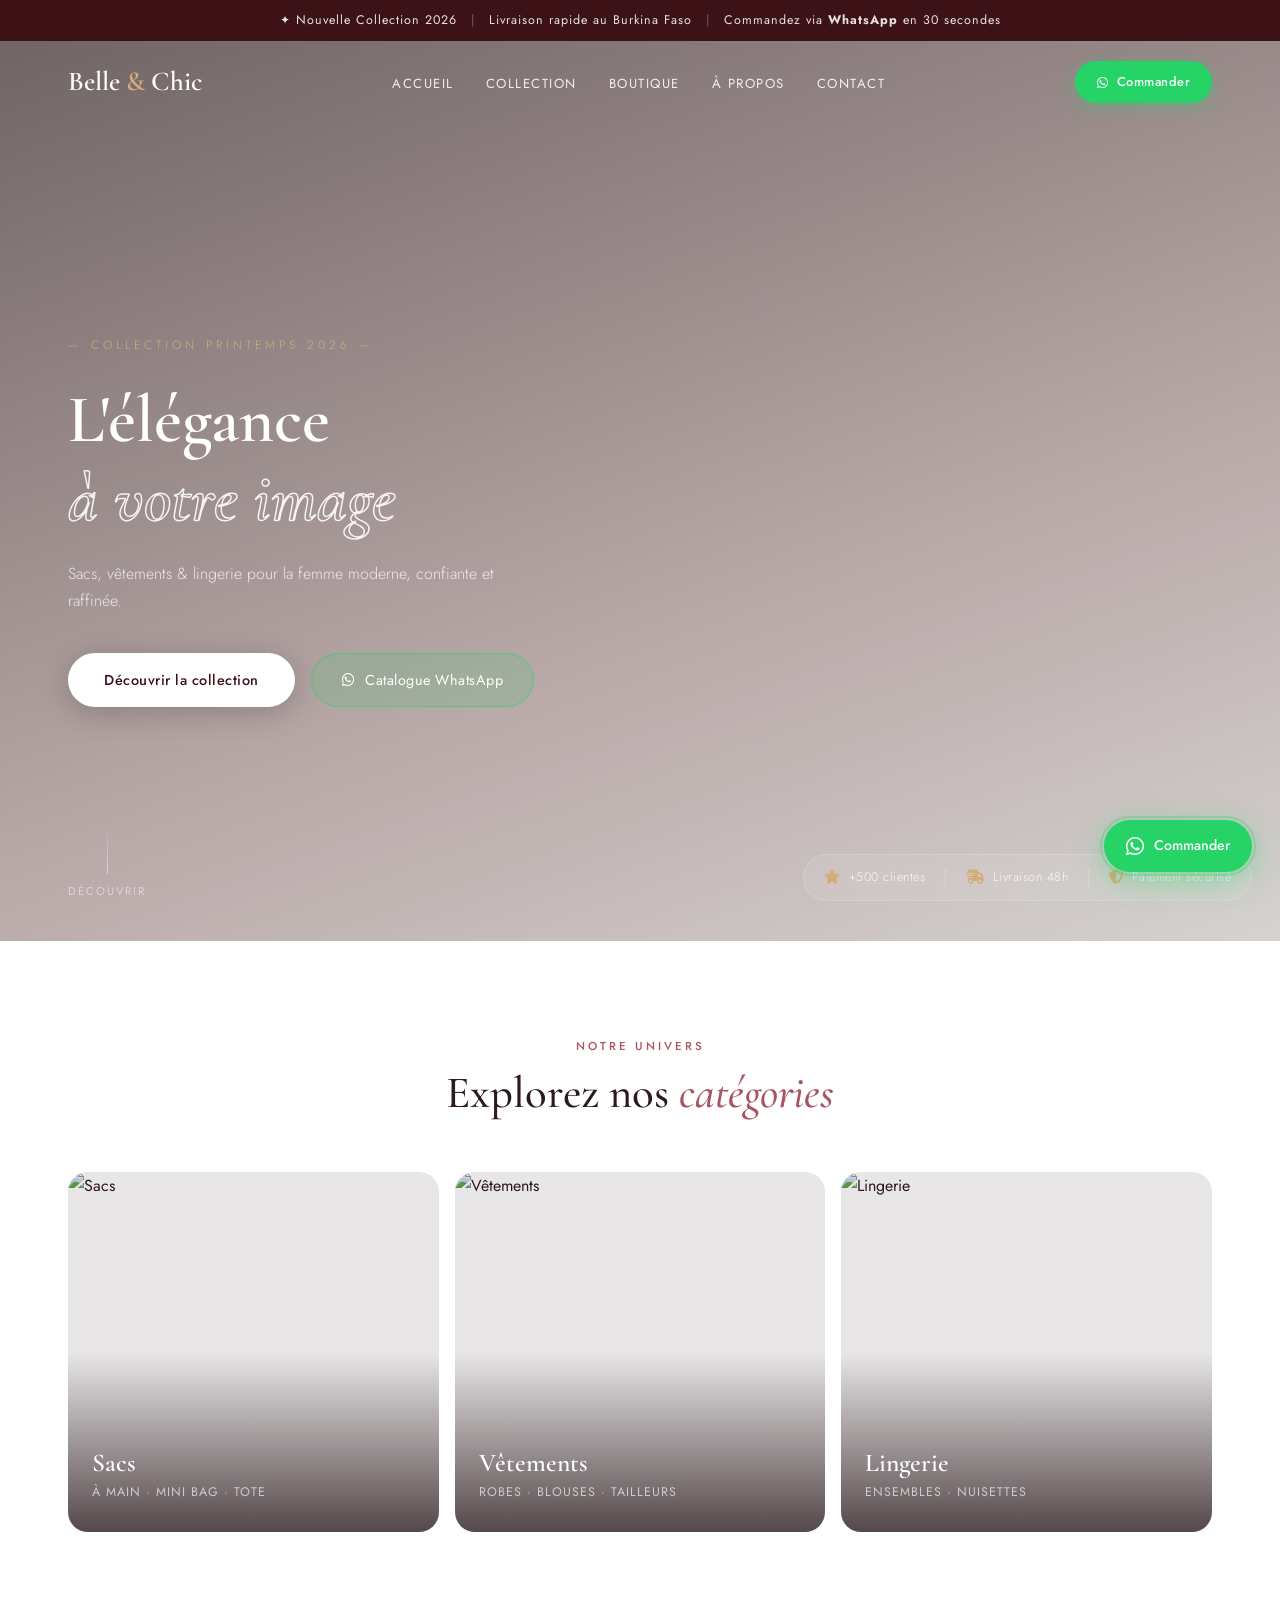
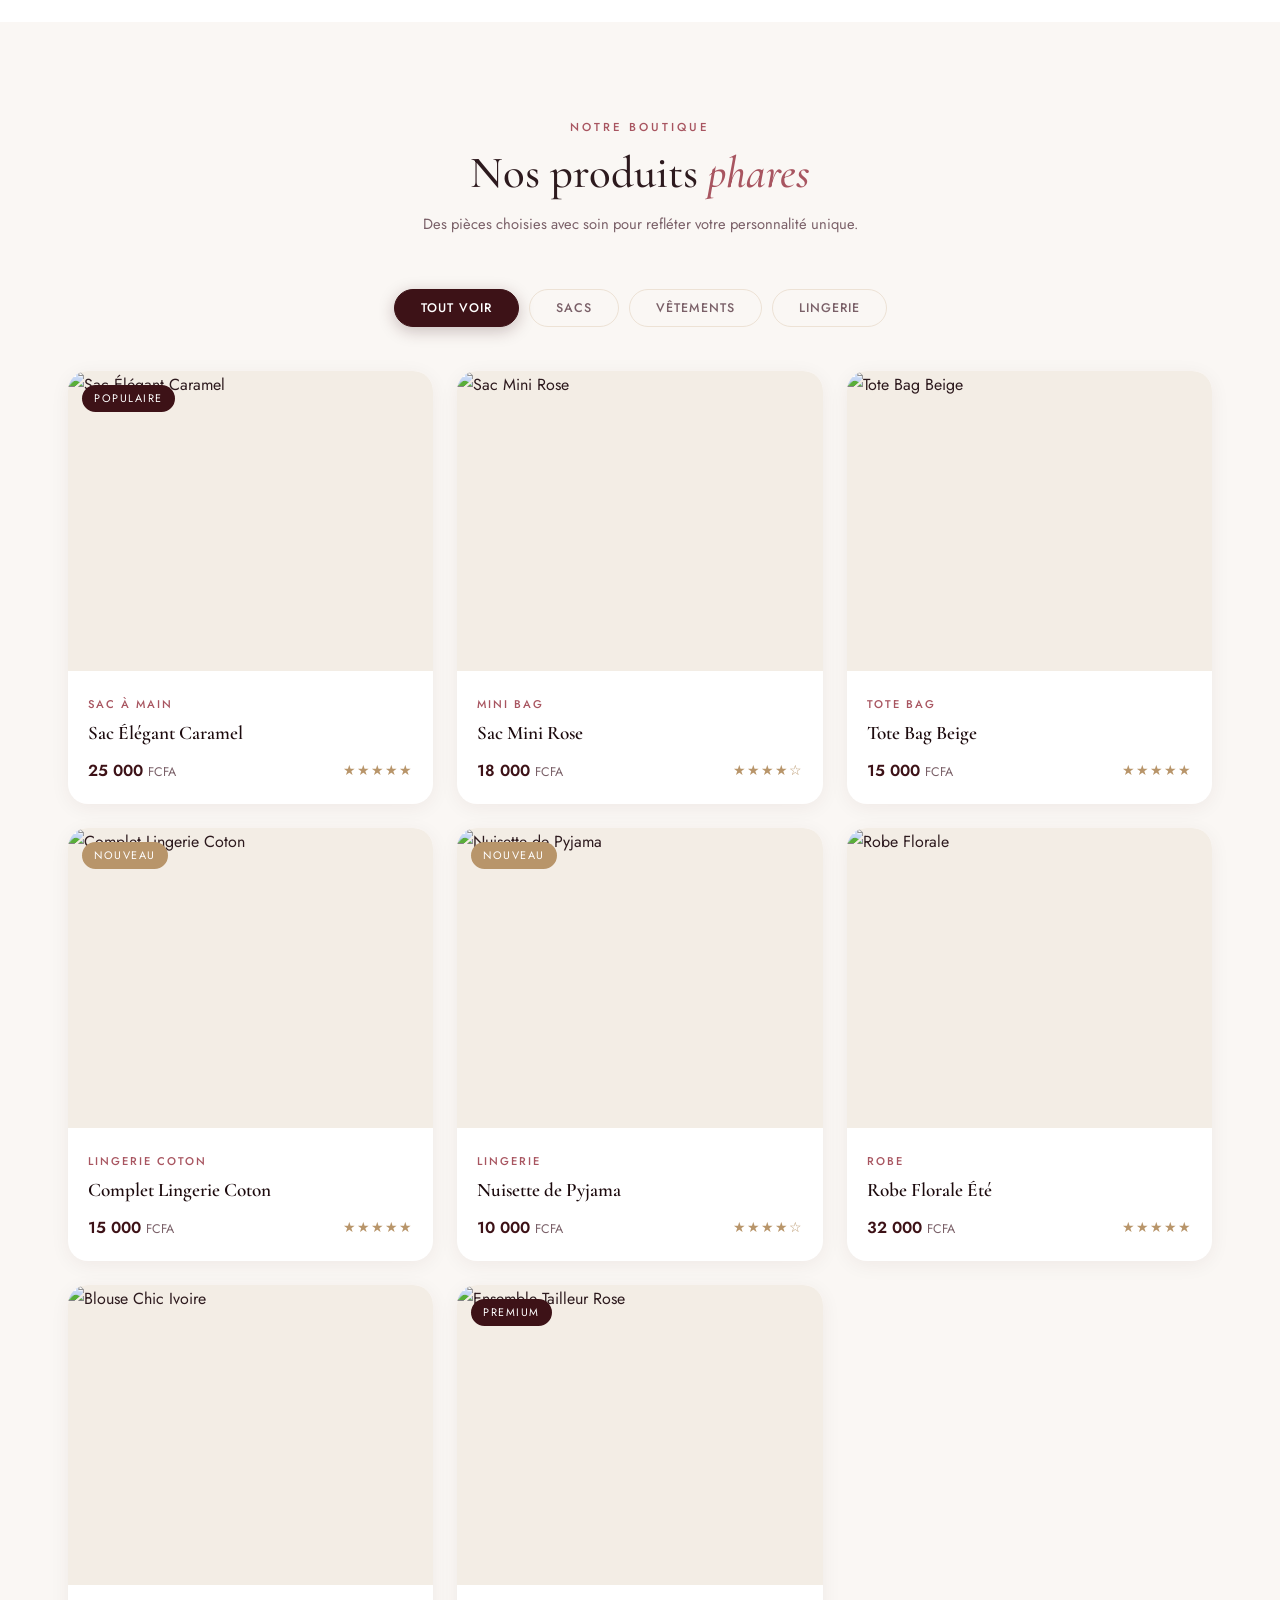
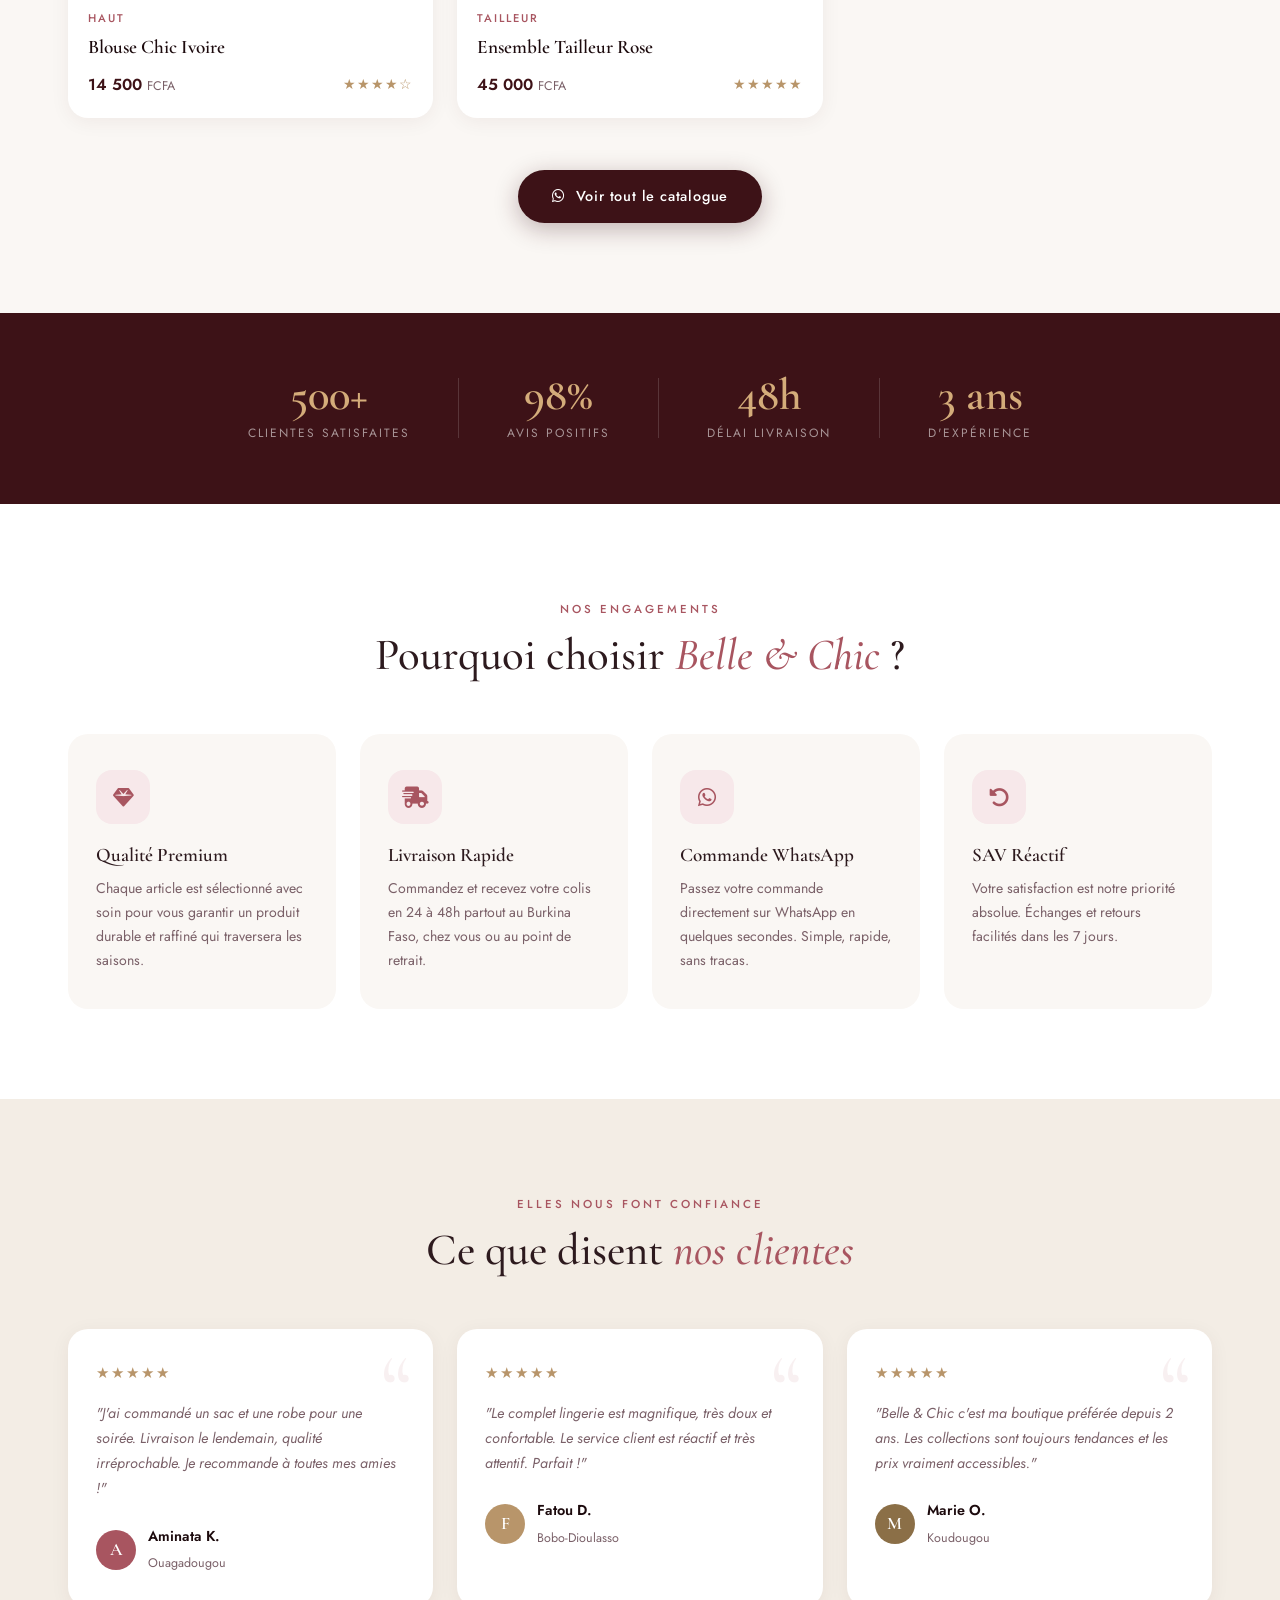
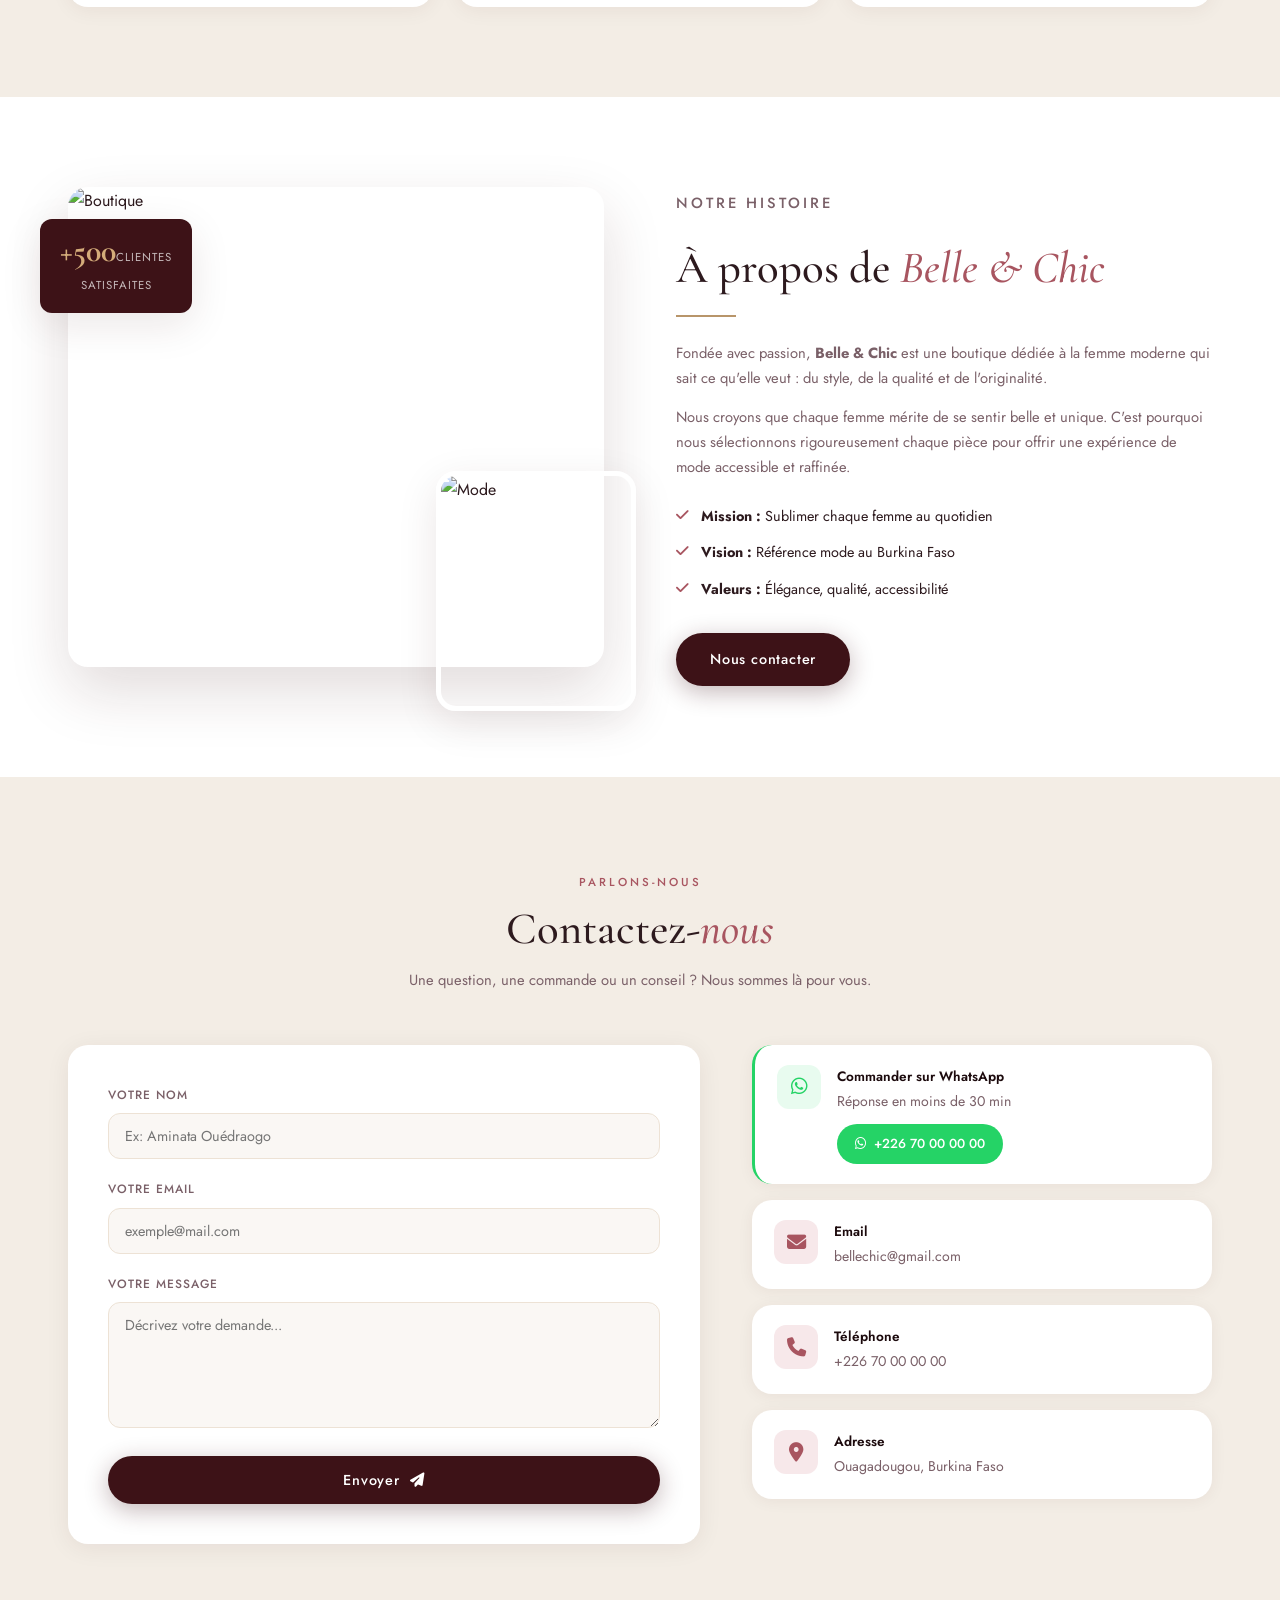
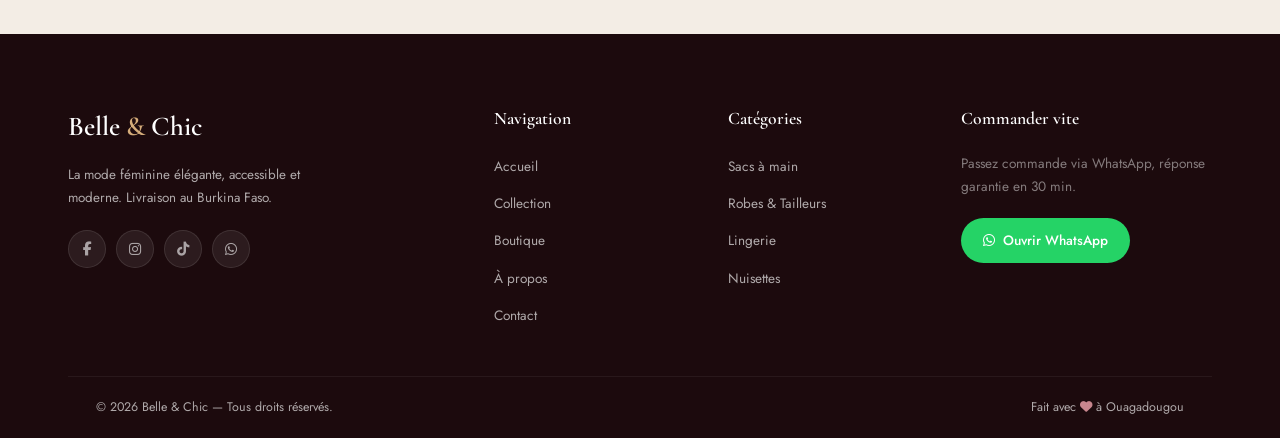
==== index.html @ ffc23706 "Add files via upload" ====
<!DOCTYPE html>
<html lang="fr">
<head>
  <meta charset="UTF-8"/>
  <meta name="viewport" content="width=device-width, initial-scale=1.0"/>
  <title>Belle & Chic – Mode Féminine Élégante</title>
  <meta name="description" content="Sacs, vêtements et lingerie de qualité premium. Livraison rapide au Burkina Faso."/>
  <link rel="preconnect" href="https://fonts.googleapis.com"/>
  <link rel="preconnect" href="https://fonts.gstatic.com" crossorigin/>
  <link href="https://fonts.googleapis.com/css2?family=Cormorant+Garamond:ital,wght@0,300;0,400;0,500;0,600;0,700;1,300;1,400;1,600&family=Jost:wght@200;300;400;500;600&display=swap" rel="stylesheet"/>
  <link rel="stylesheet" href="https://cdnjs.cloudflare.com/ajax/libs/font-awesome/6.5.0/css/all.min.css"/>
  <link rel="stylesheet" href="style.css"/>
</head>
<body>

  <!-- ANNOUNCEMENT BAR -->
  <div class="announce-bar">
    <div class="announce-inner">
      <span>✦ Nouvelle Collection 2026</span>
      <span class="sep">|</span>
      <span>Livraison rapide au Burkina Faso</span>
      <span class="sep">|</span>
      <span>Commandez via <strong>WhatsApp</strong> en 30 secondes</span>
    </div>
  </div>

  <!-- NAVBAR -->
  <nav class="navbar" id="navbar">
    <div class="nav-container">
      <button class="hamburger" id="hamburger" aria-label="Menu"><span></span><span></span><span></span></button>
      <a href="#accueil" class="logo">Belle <em>&amp;</em> Chic</a>
      <ul class="nav-links" id="navLinks">
        <li><a href="#accueil" class="nav-link">Accueil</a></li>
        <li><a href="#collection" class="nav-link">Collection</a></li>
        <li><a href="#produits" class="nav-link">Boutique</a></li>
        <li><a href="#apropos" class="nav-link">À propos</a></li>
        <li><a href="#contact" class="nav-link">Contact</a></li>
      </ul>
      <a href="https://wa.me/22670000000?text=Bonjour%20Belle%20%26%20Chic" target="_blank" class="nav-wa">
        <i class="fa-brands fa-whatsapp"></i><span>Commander</span>
      </a>
    </div>
  </nav>

  <!-- MOBILE OVERLAY + DRAWER -->
  <div class="mob-overlay" id="mobOverlay"></div>
  <aside class="mob-drawer" id="mobDrawer">
    <div class="drawer-top">
      <span class="logo" style="font-size:1.2rem;">Belle <em>&amp;</em> Chic</span>
      <button id="drawerClose"><i class="fa fa-xmark"></i></button>
    </div>
    <nav class="drawer-nav">
      <a href="#accueil"><i class="fa fa-house"></i> Accueil</a>
      <a href="#collection"><i class="fa fa-sparkles"></i> Collection</a>
      <a href="#produits"><i class="fa fa-bag-shopping"></i> Boutique</a>
      <a href="#apropos"><i class="fa fa-heart"></i> À propos</a>
      <a href="#contact"><i class="fa fa-envelope"></i> Contact</a>
    </nav>
    <a href="https://wa.me/22670000000" target="_blank" class="drawer-wa-btn">
      <i class="fa-brands fa-whatsapp"></i> Commander maintenant
    </a>
  </aside>

  <!-- HERO -->
  <section class="hero" id="accueil">
    <div class="hero-media">
      <img src="https://images.unsplash.com/photo-1483985988355-763728e1935b?w=1800&q=90" alt="Hero" class="hero-img"/>
      <div class="hero-veil"></div>
    </div>
    <div class="hero-body">
      <div class="hero-content">
        <p class="hero-eyebrow hero-anim">— Collection Printemps 2026 —</p>
        <h1 class="hero-title hero-anim d1">L'élégance<br><em>à votre image</em></h1>
        <p class="hero-sub hero-anim d2">Sacs, vêtements &amp; lingerie pour la femme moderne, confiante et raffinée.</p>
        <div class="hero-btns hero-anim d3">
          <a href="#produits" class="btn-hero">Découvrir la collection</a>
          <a href="https://wa.me/22670000000?text=Bonjour,%20je%20voudrais%20voir%20votre%20catalogue." target="_blank" class="btn-hero-wa">
            <i class="fa-brands fa-whatsapp"></i> Catalogue WhatsApp
          </a>
        </div>
      </div>
      <div class="hero-scroll"><div class="hs-line"></div><span>Découvrir</span></div>
    </div>
    <div class="hero-trust hero-anim d4">
      <div class="ht-item"><i class="fa-solid fa-star"></i><span>+500 clientes</span></div>
      <div class="ht-sep"></div>
      <div class="ht-item"><i class="fa-solid fa-truck-fast"></i><span>Livraison 48h</span></div>
      <div class="ht-sep"></div>
      <div class="ht-item"><i class="fa-solid fa-shield-halved"></i><span>Paiement sécurisé</span></div>
    </div>
  </section>

  <!-- CATEGORIES -->
  <section class="cat-section" id="collection">
    <div class="container">
      <div class="sec-head reveal">
        <p class="section-tag">Notre univers</p>
        <h2>Explorez nos <em>catégories</em></h2>
      </div>
      <div class="cat-grid">
        <div class="cat-card reveal" data-filter-target="sac">
          <div class="cat-img"><img src="https://images.unsplash.com/photo-1548036328-c9fa89d128fa?w=700&q=85" alt="Sacs"/><div class="cat-veil"></div></div>
          <div class="cat-label"><h3>Sacs</h3><p>À main · Mini bag · Tote</p></div>
        </div>
        <div class="cat-card cat-tall reveal d1" data-filter-target="vetement">
          <div class="cat-img"><img src="https://images.unsplash.com/photo-1585487000160-6ebcfceb0d03?w=700&q=85" alt="Vêtements"/><div class="cat-veil"></div></div>
          <div class="cat-label"><h3>Vêtements</h3><p>Robes · Blouses · Tailleurs</p></div>
        </div>
        <div class="cat-card reveal d2" data-filter-target="lingerie">
          <div class="cat-img"><img src="lingerie1.jpg" alt="Lingerie"/><div class="cat-veil"></div></div>
          <div class="cat-label"><h3>Lingerie</h3><p>Ensembles · Nuisettes</p></div>
        </div>
      </div>
    </div>
  </section>

  <!-- PRODUITS -->
  <section class="products-section" id="produits">
    <div class="container">
      <div class="sec-head reveal">
        <p class="section-tag">Notre boutique</p>
        <h2>Nos produits <em>phares</em></h2>
        <p class="sec-desc">Des pièces choisies avec soin pour refléter votre personnalité unique.</p>
      </div>
      <div class="filters reveal">
        <button class="filter-btn active" data-filter="all">Tout voir</button>
        <button class="filter-btn" data-filter="sac">Sacs</button>
        <button class="filter-btn" data-filter="vetement">Vêtements</button>
        <button class="filter-btn" data-filter="lingerie">Lingerie</button>
      </div>
      <div class="products-grid" id="productsGrid">

        <div class="product-card reveal" data-category="sac">
          <div class="pc-img">
            <img src="https://images.unsplash.com/photo-1548036328-c9fa89d128fa?w=600&q=85" alt="Sac Élégant Caramel" loading="lazy"/>
            <div class="pc-badge">Populaire</div>
            <div class="pc-overlay">
              <a href="https://wa.me/22670000000?text=Je%20commande%20le%20Sac%20Élégant%20Caramel%20-%2025%20000%20FCFA" target="_blank" class="pc-wa-btn">
                <i class="fa-brands fa-whatsapp"></i> Commander
              </a>
            </div>
          </div>
          <div class="pc-body">
            <span class="pc-cat">Sac à main</span>
            <h3>Sac Élégant Caramel</h3>
            <div class="pc-foot"><p class="pc-price">25 000 <span>FCFA</span></p><div class="pc-stars">★★★★★</div></div>
          </div>
        </div>

        <div class="product-card reveal d1" data-category="sac">
          <div class="pc-img">
            <img src="https://images.unsplash.com/photo-1584917865442-de89df76afd3?w=600&q=85" alt="Sac Mini Rose" loading="lazy"/>
            <div class="pc-overlay">
              <a href="https://wa.me/22670000000?text=Je%20commande%20le%20Sac%20Mini%20Rose%20-%2018%20000%20FCFA" target="_blank" class="pc-wa-btn"><i class="fa-brands fa-whatsapp"></i> Commander</a>
            </div>
          </div>
          <div class="pc-body">
            <span class="pc-cat">Mini bag</span>
            <h3>Sac Mini Rose</h3>
            <div class="pc-foot"><p class="pc-price">18 000 <span>FCFA</span></p><div class="pc-stars">★★★★☆</div></div>
          </div>
        </div>

        <div class="product-card reveal d2" data-category="sac">
          <div class="pc-img">
            <img src="https://images.unsplash.com/photo-1566150905458-1bf1fc113f0d?w=600&q=85" alt="Tote Bag Beige" loading="lazy"/>
            <div class="pc-overlay">
              <a href="https://wa.me/22670000000?text=Je%20commande%20le%20Tote%20Bag%20Beige%20-%2015%20000%20FCFA" target="_blank" class="pc-wa-btn"><i class="fa-brands fa-whatsapp"></i> Commander</a>
            </div>
          </div>
          <div class="pc-body">
            <span class="pc-cat">Tote bag</span>
            <h3>Tote Bag Beige</h3>
            <div class="pc-foot"><p class="pc-price">15 000 <span>FCFA</span></p><div class="pc-stars">★★★★★</div></div>
          </div>
        </div>

        <div class="product-card reveal" data-category="lingerie">
          <div class="pc-img">
            <img src="lingerie1.jpg" alt="Complet Lingerie Coton" loading="lazy"/>
            <div class="pc-badge pc-badge-new">Nouveau</div>
            <div class="pc-overlay">
              <a href="https://wa.me/22670000000?text=Je%20commande%20le%20Complet%20Lingerie%20Coton%20-%2015%20000%20FCFA" target="_blank" class="pc-wa-btn"><i class="fa-brands fa-whatsapp"></i> Commander</a>
            </div>
          </div>
          <div class="pc-body">
            <span class="pc-cat">Lingerie Coton</span>
            <h3>Complet Lingerie Coton</h3>
            <div class="pc-foot"><p class="pc-price">15 000 <span>FCFA</span></p><div class="pc-stars">★★★★★</div></div>
          </div>
        </div>

        <div class="product-card reveal d1" data-category="lingerie">
          <div class="pc-img">
            <img src="Nuisette_de_pyjama_avec_imprimé_nœud_et_bordure_en_laitue___Mode_en_ligne.jpg" alt="Nuisette de Pyjama" loading="lazy"/>
            <div class="pc-badge pc-badge-new">Nouveau</div>
            <div class="pc-overlay">
              <a href="https://wa.me/22670000000?text=Je%20commande%20la%20Nuisette%20Pyjama%20-%2010%20000%20FCFA" target="_blank" class="pc-wa-btn"><i class="fa-brands fa-whatsapp"></i> Commander</a>
            </div>
          </div>
          <div class="pc-body">
            <span class="pc-cat">Lingerie</span>
            <h3>Nuisette de Pyjama</h3>
            <div class="pc-foot"><p class="pc-price">10 000 <span>FCFA</span></p><div class="pc-stars">★★★★☆</div></div>
          </div>
        </div>

        <div class="product-card reveal d2" data-category="vetement">
          <div class="pc-img">
            <img src="https://images.unsplash.com/photo-1585487000160-6ebcfceb0d03?w=600&q=85" alt="Robe Florale" loading="lazy"/>
            <div class="pc-overlay">
              <a href="https://wa.me/22670000000?text=Je%20commande%20la%20Robe%20Florale%20Été%20-%2032%20000%20FCFA" target="_blank" class="pc-wa-btn"><i class="fa-brands fa-whatsapp"></i> Commander</a>
            </div>
          </div>
          <div class="pc-body">
            <span class="pc-cat">Robe</span>
            <h3>Robe Florale Été</h3>
            <div class="pc-foot"><p class="pc-price">32 000 <span>FCFA</span></p><div class="pc-stars">★★★★★</div></div>
          </div>
        </div>

        <div class="product-card reveal" data-category="vetement">
          <div class="pc-img">
            <img src="https://images.unsplash.com/photo-1596755094514-f87e34085b2c?w=600&q=85" alt="Blouse Chic Ivoire" loading="lazy"/>
            <div class="pc-overlay">
              <a href="https://wa.me/22670000000?text=Je%20commande%20la%20Blouse%20Chic%20Ivoire%20-%2014%20500%20FCFA" target="_blank" class="pc-wa-btn"><i class="fa-brands fa-whatsapp"></i> Commander</a>
            </div>
          </div>
          <div class="pc-body">
            <span class="pc-cat">Haut</span>
            <h3>Blouse Chic Ivoire</h3>
            <div class="pc-foot"><p class="pc-price">14 500 <span>FCFA</span></p><div class="pc-stars">★★★★☆</div></div>
          </div>
        </div>

        <div class="product-card reveal d1" data-category="vetement">
          <div class="pc-img">
            <img src="https://images.unsplash.com/photo-1609505848912-b7c3b8b4beda?w=600&q=85" alt="Ensemble Tailleur Rose" loading="lazy"/>
            <div class="pc-badge">Premium</div>
            <div class="pc-overlay">
              <a href="https://wa.me/22670000000?text=Je%20commande%20l'Ensemble%20Tailleur%20Rose%20-%2045%20000%20FCFA" target="_blank" class="pc-wa-btn"><i class="fa-brands fa-whatsapp"></i> Commander</a>
            </div>
          </div>
          <div class="pc-body">
            <span class="pc-cat">Tailleur</span>
            <h3>Ensemble Tailleur Rose</h3>
            <div class="pc-foot"><p class="pc-price">45 000 <span>FCFA</span></p><div class="pc-stars">★★★★★</div></div>
          </div>
        </div>

      </div>
      <div class="products-cta reveal">
        <a href="https://wa.me/22670000000?text=Bonjour,%20je%20voudrais%20voir%20tout%20votre%20catalogue." target="_blank" class="btn-primary">
          <i class="fa-brands fa-whatsapp"></i> Voir tout le catalogue
        </a>
      </div>
    </div>
  </section>

  <!-- CHIFFRES -->
  <div class="stats-banner">
    <div class="container stats-grid">
      <div class="stat-item reveal"><span class="stat-n">500+</span><span class="stat-l">Clientes satisfaites</span></div>
      <div class="stat-div"></div>
      <div class="stat-item reveal d1"><span class="stat-n">98%</span><span class="stat-l">Avis positifs</span></div>
      <div class="stat-div"></div>
      <div class="stat-item reveal d2"><span class="stat-n">48h</span><span class="stat-l">Délai livraison</span></div>
      <div class="stat-div"></div>
      <div class="stat-item reveal d3"><span class="stat-n">3 ans</span><span class="stat-l">D'expérience</span></div>
    </div>
  </div>

  <!-- AVANTAGES -->
  <section class="why-section">
    <div class="container">
      <div class="sec-head reveal">
        <p class="section-tag">Nos engagements</p>
        <h2>Pourquoi choisir <em>Belle & Chic</em> ?</h2>
      </div>
      <div class="why-grid">
        <div class="why-card reveal">
          <div class="wc-icon"><i class="fa-solid fa-gem"></i></div>
          <h3>Qualité Premium</h3>
          <p>Chaque article est sélectionné avec soin pour vous garantir un produit durable et raffiné qui traversera les saisons.</p>
        </div>
        <div class="why-card reveal d1">
          <div class="wc-icon"><i class="fa-solid fa-truck-fast"></i></div>
          <h3>Livraison Rapide</h3>
          <p>Commandez et recevez votre colis en 24 à 48h partout au Burkina Faso, chez vous ou au point de retrait.</p>
        </div>
        <div class="why-card reveal d2">
          <div class="wc-icon"><i class="fa-brands fa-whatsapp"></i></div>
          <h3>Commande WhatsApp</h3>
          <p>Passez votre commande directement sur WhatsApp en quelques secondes. Simple, rapide, sans tracas.</p>
        </div>
        <div class="why-card reveal d3">
          <div class="wc-icon"><i class="fa-solid fa-rotate-left"></i></div>
          <h3>SAV Réactif</h3>
          <p>Votre satisfaction est notre priorité absolue. Échanges et retours facilités dans les 7 jours.</p>
        </div>
      </div>
    </div>
  </section>

  <!-- TÉMOIGNAGES -->
  <section class="testi-section">
    <div class="container">
      <div class="sec-head reveal">
        <p class="section-tag">Elles nous font confiance</p>
        <h2>Ce que disent <em>nos clientes</em></h2>
      </div>
      <div class="testi-grid">
        <div class="testi-card reveal">
          <div class="tc-stars">★★★★★</div>
          <p>"J'ai commandé un sac et une robe pour une soirée. Livraison le lendemain, qualité irréprochable. Je recommande à toutes mes amies !"</p>
          <div class="tc-author">
            <div class="tc-av">A</div>
            <div><strong>Aminata K.</strong><span>Ouagadougou</span></div>
          </div>
        </div>
        <div class="testi-card reveal d1">
          <div class="tc-stars">★★★★★</div>
          <p>"Le complet lingerie est magnifique, très doux et confortable. Le service client est réactif et très attentif. Parfait !"</p>
          <div class="tc-author">
            <div class="tc-av" style="background:var(--gold);">F</div>
            <div><strong>Fatou D.</strong><span>Bobo-Dioulasso</span></div>
          </div>
        </div>
        <div class="testi-card reveal d2">
          <div class="tc-stars">★★★★★</div>
          <p>"Belle & Chic c'est ma boutique préférée depuis 2 ans. Les collections sont toujours tendances et les prix vraiment accessibles."</p>
          <div class="tc-author">
            <div class="tc-av" style="background:#8B6F47;">M</div>
            <div><strong>Marie O.</strong><span>Koudougou</span></div>
          </div>
        </div>
      </div>
    </div>
  </section>

  <!-- À PROPOS -->
  <section class="about-section" id="apropos">
    <div class="container about-layout">
      <div class="about-visual reveal">
        <div class="av-main"><img src="https://images.unsplash.com/photo-1441986300917-64674bd600d8?w=700&q=85" alt="Boutique"/></div>
        <div class="av-accent"><img src="https://images.unsplash.com/photo-1490481651871-ab68de25d43d?w=400&q=85" alt="Mode"/></div>
        <div class="av-badge"><span class="av-num">+500</span><span class="av-lbl">Clientes<br>satisfaites</span></div>
      </div>
      <div class="about-content reveal d2">
        <p class="section-tag">Notre histoire</p>
        <h2>À propos de <em>Belle & Chic</em></h2>
        <div class="about-line"></div>
        <p>Fondée avec passion, <strong>Belle & Chic</strong> est une boutique dédiée à la femme moderne qui sait ce qu'elle veut : du style, de la qualité et de l'originalité.</p>
        <p>Nous croyons que chaque femme mérite de se sentir belle et unique. C'est pourquoi nous sélectionnons rigoureusement chaque pièce pour offrir une expérience de mode accessible et raffinée.</p>
        <div class="about-vals">
          <div class="av-row"><i class="fa-solid fa-check"></i><span><strong>Mission :</strong> Sublimer chaque femme au quotidien</span></div>
          <div class="av-row"><i class="fa-solid fa-check"></i><span><strong>Vision :</strong> Référence mode au Burkina Faso</span></div>
          <div class="av-row"><i class="fa-solid fa-check"></i><span><strong>Valeurs :</strong> Élégance, qualité, accessibilité</span></div>
        </div>
        <a href="#contact" class="btn-primary">Nous contacter</a>
      </div>
    </div>
  </section>

  <!-- CONTACT -->
  <section class="contact-section" id="contact">
    <div class="container">
      <div class="sec-head reveal">
        <p class="section-tag">Parlons-nous</p>
        <h2>Contactez-<em>nous</em></h2>
        <p class="sec-desc">Une question, une commande ou un conseil ? Nous sommes là pour vous.</p>
      </div>
      <div class="contact-layout">
        <div class="contact-form reveal">
          <form id="contactForm" novalidate>
            <div class="fg"><label for="name">Votre nom</label><input type="text" id="name" placeholder="Ex: Aminata Ouédraogo" required/></div>
            <div class="fg"><label for="email">Votre email</label><input type="email" id="email" placeholder="exemple@mail.com" required/></div>
            <div class="fg"><label for="message">Votre message</label><textarea id="message" rows="5" placeholder="Décrivez votre demande..." required></textarea></div>
            <button type="submit" class="btn-primary btn-full">Envoyer <i class="fa-solid fa-paper-plane"></i></button>
            <p class="form-success" id="formSuccess">✅ Message envoyé ! Nous vous répondrons très vite.</p>
          </form>
        </div>
        <div class="contact-info reveal d2">
          <div class="ci-card ci-wa">
            <div class="ci-icon"><i class="fa-brands fa-whatsapp"></i></div>
            <div><h4>Commander sur WhatsApp</h4><p>Réponse en moins de 30 min</p>
              <a href="https://wa.me/22670000000" target="_blank" class="ci-wa-link"><i class="fa-brands fa-whatsapp"></i> +226 70 00 00 00</a>
            </div>
          </div>
          <div class="ci-card"><div class="ci-icon"><i class="fa-solid fa-envelope"></i></div><div><h4>Email</h4><p>bellechic@gmail.com</p></div></div>
          <div class="ci-card"><div class="ci-icon"><i class="fa-solid fa-phone"></i></div><div><h4>Téléphone</h4><p>+226 70 00 00 00</p></div></div>
          <div class="ci-card"><div class="ci-icon"><i class="fa-solid fa-location-dot"></i></div><div><h4>Adresse</h4><p>Ouagadougou, Burkina Faso</p></div></div>
        </div>
      </div>
    </div>
  </section>

  <!-- FOOTER -->
  <footer class="footer">
    <div class="container">
      <div class="footer-grid">
        <div class="footer-brand">
          <a href="#accueil" class="logo footer-logo">Belle <em>&amp;</em> Chic</a>
          <p>La mode féminine élégante, accessible et moderne. Livraison au Burkina Faso.</p>
          <div class="socials">
            <a href="#" aria-label="Facebook"><i class="fa-brands fa-facebook-f"></i></a>
            <a href="#"><i class="fa-brands fa-instagram"></i></a>
            <a href="#"><i class="fa-brands fa-tiktok"></i></a>
            <a href="https://wa.me/22670000000" target="_blank"><i class="fa-brands fa-whatsapp"></i></a>
          </div>
        </div>
        <div class="footer-col">
          <h4>Navigation</h4>
          <ul><li><a href="#accueil">Accueil</a></li><li><a href="#collection">Collection</a></li><li><a href="#produits">Boutique</a></li><li><a href="#apropos">À propos</a></li><li><a href="#contact">Contact</a></li></ul>
        </div>
        <div class="footer-col">
          <h4>Catégories</h4>
          <ul><li><a href="#produits">Sacs à main</a></li><li><a href="#produits">Robes & Tailleurs</a></li><li><a href="#produits">Lingerie</a></li><li><a href="#produits">Nuisettes</a></li></ul>
        </div>
        <div class="footer-col">
          <h4>Commander vite</h4>
          <p style="font-size:.85rem;margin-bottom:16px;opacity:.7;">Passez commande via WhatsApp, réponse garantie en 30 min.</p>
          <a href="https://wa.me/22670000000" target="_blank" class="footer-wa-cta"><i class="fa-brands fa-whatsapp"></i> Ouvrir WhatsApp</a>
        </div>
      </div>
      <div class="footer-bottom">
        <p>&copy; 2026 Belle &amp; Chic — Tous droits réservés.</p>
        <p>Fait avec <i class="fa fa-heart" style="color:var(--rose)"></i> à Ouagadougou</p>
      </div>
    </div>
  </footer>

  <!-- FLOATING WA BUTTON -->
  <a href="https://wa.me/22670000000?text=Bonjour%20Belle%20%26%20Chic,%20je%20voudrais%20commander." target="_blank" class="float-wa" id="floatWa">
    <i class="fa-brands fa-whatsapp"></i>
    <span>Commander</span>
  </a>

  <script src="script.js"></script>
</body>
</html>
---- style.css ----
/* ============================================================
   Belle & Chic – style.css  |  Premium Fashion Brand
   Palette : Crème · Rose Poudré · Bordeaux · Or
   Typo    : Cormorant Garamond + Jost
   ============================================================ */

/* ── TOKENS ── */
:root {
  --cream:     #FAF7F4;
  --cream2:    #F3EDE5;
  --cream3:    #EDE2D5;
  --rose:      #C8868E;
  --rose-dark: #A85560;
  --rose-soft: #F7E8EA;
  --bordeaux:  #3D1217;
  --dark:      #1C0A0D;
  --text:      #2D1A1E;
  --muted:     #7A6068;
  --gold:      #B8956A;
  --gold2:     #D4AC7A;
  --white:     #FFFFFF;
  --shadow:    0 12px 40px rgba(61,18,23,.1);
  --shadow-lg: 0 24px 60px rgba(61,18,23,.15);
  --r:         12px;
  --r2:        20px;
  --t:         .35s cubic-bezier(.4,0,.2,1);
}

/* ── RESET ── */
*, *::before, *::after { box-sizing: border-box; margin: 0; padding: 0; }
html { scroll-behavior: smooth; }
body { font-family: 'Jost', sans-serif; color: var(--text); background: var(--cream); line-height: 1.7; overflow-x: hidden; }
a { text-decoration: none; color: inherit; }
ul { list-style: none; }
img { width: 100%; display: block; object-fit: cover; }
.container { max-width: 1200px; margin: 0 auto; padding: 0 28px; }

/* ── TYPOGRAPHY ── */
h1,h2,h3 { font-family: 'Cormorant Garamond', serif; line-height: 1.18; }
h1 { font-size: clamp(2.4rem,5.5vw,4.2rem); font-weight: 600; }
h2 { font-size: clamp(1.8rem,3.5vw,2.8rem); font-weight: 500; }
h3 { font-size: 1.15rem; font-weight: 600; }
em { font-style: italic; color: var(--rose-dark); }

/* ── BUTTONS ── */
.btn-primary {
  display: inline-flex; align-items: center; gap: 10px;
  background: var(--bordeaux); color: var(--white);
  padding: 14px 34px; border-radius: 50px;
  font-family: 'Jost', sans-serif; font-size: .9rem; font-weight: 500;
  letter-spacing: .8px; border: none; cursor: pointer;
  transition: all var(--t);
  box-shadow: 0 6px 24px rgba(61,18,23,.3);
}
.btn-primary:hover { background: var(--rose-dark); transform: translateY(-2px); box-shadow: 0 10px 32px rgba(168,85,96,.4); }
.btn-full { width: 100%; justify-content: center; }

/* ── SECTION COMMONS ── */
.sec-head { text-align: center; margin-bottom: 52px; }
.section-tag {
  display: inline-block; font-size: .72rem; font-weight: 500;
  letter-spacing: 3px; text-transform: uppercase;
  color: var(--rose-dark); margin-bottom: 10px;
}
.sec-head h2 { margin-bottom: 12px; }
.sec-desc { color: var(--muted); max-width: 500px; margin: 0 auto; font-size: .92rem; }

/* ── SCROLL REVEAL ── */
.reveal { opacity: 0; transform: translateY(28px); transition: opacity .7s ease, transform .7s ease; }
.reveal.visible { opacity: 1; transform: translateY(0); }
.d1 { transition-delay: .12s; }
.d2 { transition-delay: .24s; }
.d3 { transition-delay: .36s; }

/* ══════════════════════════════════════════
   ANNOUNCE BAR
══════════════════════════════════════════ */
.announce-bar {
  background: var(--bordeaux); color: rgba(255,255,255,.88);
  text-align: center; padding: 10px 20px;
  font-size: .78rem; letter-spacing: 1px; z-index: 200; position: relative;
}
.announce-inner { display: flex; align-items: center; justify-content: center; gap: 14px; flex-wrap: wrap; }
.sep { opacity: .35; }

/* ══════════════════════════════════════════
   NAVBAR
══════════════════════════════════════════ */
.navbar {
  position: fixed; top: 36px; left: 0; right: 0; z-index: 100;
  padding: 18px 0;
  background: transparent;
  transition: all var(--t);
}
.navbar.scrolled {
  top: 0;
  background: rgba(250,247,244,.97);
  backdrop-filter: blur(16px);
  padding: 12px 0;
  box-shadow: 0 1px 0 var(--cream3), 0 4px 20px rgba(61,18,23,.06);
}
.nav-container {
  max-width: 1200px; margin: 0 auto; padding: 0 28px;
  display: flex; align-items: center; justify-content: space-between; gap: 24px;
}
.logo {
  font-family: 'Cormorant Garamond', serif;
  font-size: 1.7rem; font-weight: 600;
  color: var(--white); transition: color var(--t);
  white-space: nowrap;
}
.logo em { font-style: normal; color: var(--gold2); }
.navbar.scrolled .logo { color: var(--bordeaux); }
.footer-logo { color: var(--white); }
.footer-logo em { color: var(--gold2); }

.nav-links { display: flex; gap: 32px; }
.nav-link {
  font-size: .82rem; font-weight: 400; letter-spacing: 1.5px;
  text-transform: uppercase; color: rgba(255,255,255,.88);
  position: relative; transition: color var(--t);
}
.navbar.scrolled .nav-link { color: var(--muted); }
.nav-link::after {
  content: ''; position: absolute; bottom: -3px; left: 0;
  width: 0; height: 1px; background: var(--rose-dark);
  transition: width var(--t);
}
.nav-link:hover::after { width: 100%; }
.nav-link:hover { color: var(--rose-dark) !important; }

.nav-wa {
  display: inline-flex; align-items: center; gap: 8px;
  background: #25D366; color: white;
  padding: 10px 22px; border-radius: 50px;
  font-size: .8rem; font-weight: 500; letter-spacing: .5px;
  transition: all var(--t);
  box-shadow: 0 4px 16px rgba(37,211,102,.35);
}
.nav-wa:hover { background: #1ebe5d; transform: translateY(-1px); }

/* Hamburger */
.hamburger {
  display: none; flex-direction: column; gap: 5px;
  background: none; border: none; cursor: pointer; padding: 4px; z-index: 102;
}
.hamburger span { display: block; width: 22px; height: 1.5px; background: var(--white); transition: var(--t); }
.navbar.scrolled .hamburger span { background: var(--dark); }
.hamburger.open span:nth-child(1) { transform: translateY(6.5px) rotate(45deg); }
.hamburger.open span:nth-child(2) { opacity: 0; }
.hamburger.open span:nth-child(3) { transform: translateY(-6.5px) rotate(-45deg); }

/* ── MOBILE DRAWER ── */
.mob-overlay {
  position: fixed; inset: 0; background: rgba(28,10,13,.5);
  backdrop-filter: blur(4px); z-index: 149;
  opacity: 0; pointer-events: none; transition: opacity var(--t);
}
.mob-overlay.show { opacity: 1; pointer-events: auto; }
.mob-drawer {
  position: fixed; top: 0; right: -100%; height: 100%;
  width: min(320px, 85vw); background: var(--cream);
  z-index: 150; display: flex; flex-direction: column;
  transition: right var(--t); padding: 0; overflow-y: auto;
}
.mob-drawer.show { right: 0; }
.drawer-top {
  display: flex; align-items: center; justify-content: space-between;
  padding: 20px 24px; border-bottom: 1px solid var(--cream3);
}
.drawer-top button {
  background: none; border: none; font-size: 1.2rem;
  color: var(--muted); cursor: pointer; padding: 4px;
}
.drawer-nav { display: flex; flex-direction: column; padding: 12px 0; flex: 1; }
.drawer-nav a {
  display: flex; align-items: center; gap: 14px; padding: 15px 24px;
  font-size: .9rem; color: var(--text); border-left: 3px solid transparent;
  transition: all var(--t);
}
.drawer-nav a i { width: 18px; text-align: center; color: var(--rose); }
.drawer-nav a:hover { color: var(--rose-dark); border-left-color: var(--rose-dark); background: var(--rose-soft); }
.drawer-wa-btn {
  display: flex; align-items: center; justify-content: center; gap: 10px;
  background: #25D366; color: white; margin: 20px 24px 32px;
  padding: 14px; border-radius: 50px; font-weight: 500; font-size: .9rem;
  transition: all var(--t);
}
.drawer-wa-btn:hover { background: #1ebe5d; }

/* ══════════════════════════════════════════
   HERO
══════════════════════════════════════════ */
.hero {
  position: relative; min-height: 100vh;
  display: flex; flex-direction: column;
  align-items: center; justify-content: center;
  overflow: hidden;
}
.hero-media { position: absolute; inset: 0; }
.hero-img { width: 100%; height: 100%; object-fit: cover; transform: scale(1.05); animation: heroZoom 12s ease infinite alternate; }
@keyframes heroZoom { from { transform: scale(1.05); } to { transform: scale(1.12); } }
.hero-veil {
  position: absolute; inset: 0;
  background: linear-gradient(160deg, rgba(28,10,13,.62) 0%, rgba(61,18,23,.35) 60%, rgba(0,0,0,.15) 100%);
}
.hero-body {
  position: relative; z-index: 2; width: 100%;
  max-width: 1200px; padding: 160px 28px 100px;
  display: flex; flex-direction: column; min-height: 100vh;
  justify-content: center;
}
.hero-content { max-width: 660px; }
.hero-eyebrow {
  display: block; font-size: .75rem; letter-spacing: 4px;
  text-transform: uppercase; color: var(--gold2);
  margin-bottom: 24px; font-weight: 300;
}
.hero-title { color: white; margin-bottom: 22px; }
.hero-title em { -webkit-text-fill-color: transparent; -webkit-text-stroke: 1.5px rgba(255,255,255,.9); font-style: italic; color: transparent; }
.hero-sub { color: rgba(255,255,255,.8); font-size: 1rem; font-weight: 300; max-width: 480px; margin-bottom: 38px; }
.hero-btns { display: flex; gap: 16px; flex-wrap: wrap; }
.btn-hero {
  display: inline-flex; align-items: center; gap: 10px;
  background: var(--white); color: var(--bordeaux);
  padding: 15px 36px; border-radius: 50px;
  font-family: 'Jost', sans-serif; font-size: .9rem; font-weight: 500;
  letter-spacing: .5px; transition: all var(--t);
  box-shadow: 0 6px 30px rgba(0,0,0,.2);
}
.btn-hero:hover { background: var(--cream2); transform: translateY(-2px); box-shadow: 0 12px 40px rgba(0,0,0,.25); }
.btn-hero-wa {
  display: inline-flex; align-items: center; gap: 10px;
  background: rgba(37,211,102,.15); color: white;
  border: 1.5px solid rgba(37,211,102,.6);
  padding: 14px 30px; border-radius: 50px;
  font-family: 'Jost', sans-serif; font-size: .9rem; font-weight: 400;
  letter-spacing: .5px; transition: all var(--t);
}
.btn-hero-wa:hover { background: rgba(37,211,102,.28); border-color: #25D366; transform: translateY(-2px); }
.hero-scroll {
  position: absolute; bottom: 40px; left: 28px;
  display: flex; flex-direction: column; align-items: center; gap: 8px;
  color: rgba(255,255,255,.5); font-size: .7rem; letter-spacing: 2px; text-transform: uppercase;
}
.hs-line { width: 1px; height: 50px; background: linear-gradient(to bottom, transparent, rgba(255,255,255,.5)); animation: lineDown 1.8s ease infinite; }
@keyframes lineDown { 0%,100%{transform:scaleY(0);transform-origin:top} 50%{transform:scaleY(1);transform-origin:top} }
.hero-trust {
  position: absolute; bottom: 40px; right: 28px;
  display: flex; align-items: center; gap: 20px;
  background: rgba(255,255,255,.08); backdrop-filter: blur(10px);
  border: 1px solid rgba(255,255,255,.15);
  padding: 12px 20px; border-radius: 50px;
}
.ht-item { display: flex; align-items: center; gap: 8px; color: rgba(255,255,255,.9); font-size: .78rem; font-weight: 300; letter-spacing: .5px; }
.ht-item i { color: var(--gold2); font-size: .9rem; }
.ht-sep { width: 1px; height: 20px; background: rgba(255,255,255,.2); }

/* HERO ANIMATIONS */
.hero-anim { opacity: 0; transform: translateY(30px); animation: heroIn .9s ease forwards; }
.d1 { animation-delay: .15s; }
.d2 { animation-delay: .3s; }
.d3 { animation-delay: .45s; }
.d4 { animation-delay: .65s; }
@keyframes heroIn { to { opacity:1; transform:translateY(0); } }

/* ══════════════════════════════════════════
   CATEGORIES
══════════════════════════════════════════ */
.cat-section { padding: 90px 0; background: var(--white); }
.cat-grid {
  display: grid;
  grid-template-columns: repeat(3, 1fr);
  grid-template-rows: 360px;
  gap: 16px;
}
.cat-card { position: relative; border-radius: var(--r2); overflow: hidden; cursor: pointer; }
.cat-card:hover .cat-img img { transform: scale(1.06); }
.cat-card:hover .cat-veil { background: rgba(28,10,13,.5); }
.cat-img { width: 100%; height: 100%; position: relative; }
.cat-img img { width: 100%; height: 100%; transition: transform .7s ease; }
.cat-veil {
  position: absolute; inset: 0;
  background: linear-gradient(to top, rgba(28,10,13,.75) 0%, rgba(28,10,13,.1) 50%);
  transition: background var(--t);
}
.cat-label {
  position: absolute; bottom: 0; left: 0; right: 0;
  padding: 28px 24px;
}
.cat-label h3 { font-family: 'Cormorant Garamond', serif; font-size: 1.6rem; font-weight: 600; color: white; margin-bottom: 4px; }
.cat-label p { font-size: .78rem; color: rgba(255,255,255,.65); letter-spacing: 1px; text-transform: uppercase; }
.cat-tall { grid-row: span 1; }

/* ══════════════════════════════════════════
   PRODUCTS
══════════════════════════════════════════ */
.products-section { padding: 90px 0; background: var(--cream); }

.filters { display: flex; justify-content: center; gap: 10px; margin-bottom: 44px; flex-wrap: wrap; }
.filter-btn {
  padding: 9px 26px; border-radius: 50px;
  border: 1.5px solid var(--cream3); background: transparent;
  font-family: 'Jost', sans-serif; font-size: .78rem; font-weight: 500;
  letter-spacing: 1px; text-transform: uppercase; cursor: pointer;
  color: var(--muted); transition: all var(--t);
}
.filter-btn:hover, .filter-btn.active {
  background: var(--bordeaux); color: white; border-color: var(--bordeaux);
  box-shadow: 0 4px 16px rgba(61,18,23,.25);
}

.products-grid {
  display: grid;
  grid-template-columns: repeat(auto-fill, minmax(270px, 1fr));
  gap: 24px;
}
.product-card {
  background: var(--white); border-radius: var(--r2);
  overflow: hidden; transition: transform var(--t), box-shadow var(--t);
  box-shadow: 0 4px 20px rgba(61,18,23,.06);
}
.product-card:hover { transform: translateY(-6px); box-shadow: var(--shadow-lg); }
.product-card.hidden { display: none; }

.pc-img { position: relative; height: 300px; overflow: hidden; background: var(--cream2); }
.pc-img img { height: 100%; transition: transform .6s ease; }
.product-card:hover .pc-img img { transform: scale(1.06); }

.pc-badge {
  position: absolute; top: 14px; left: 14px; z-index: 2;
  background: var(--bordeaux); color: white;
  font-size: .68rem; letter-spacing: 1.5px; text-transform: uppercase;
  padding: 4px 12px; border-radius: 50px;
}
.pc-badge-new { background: var(--gold); }

.pc-overlay {
  position: absolute; inset: 0; background: rgba(28,10,13,.62);
  display: flex; align-items: flex-end; justify-content: center;
  padding-bottom: 28px; opacity: 0; transition: opacity var(--t);
}
.product-card:hover .pc-overlay { opacity: 1; }
.pc-wa-btn {
  display: inline-flex; align-items: center; gap: 8px;
  background: #25D366; color: white;
  padding: 12px 26px; border-radius: 50px;
  font-size: .85rem; font-weight: 500;
  transform: translateY(10px); transition: all var(--t);
  box-shadow: 0 6px 20px rgba(37,211,102,.4);
}
.product-card:hover .pc-wa-btn { transform: translateY(0); }
.pc-wa-btn:hover { background: #1ebe5d; }

.pc-body { padding: 18px 20px 20px; }
.pc-cat { font-size: .7rem; letter-spacing: 2px; text-transform: uppercase; color: var(--rose-dark); font-weight: 500; }
.pc-body h3 { font-family: 'Cormorant Garamond', serif; font-size: 1.2rem; font-weight: 600; margin: 6px 0 12px; color: var(--dark); }
.pc-foot { display: flex; align-items: center; justify-content: space-between; }
.pc-price { font-size: 1rem; font-weight: 600; color: var(--bordeaux); }
.pc-price span { font-size: .78rem; font-weight: 400; color: var(--muted); }
.pc-stars { color: var(--gold); font-size: .85rem; letter-spacing: 1px; }

.products-cta { text-align: center; margin-top: 52px; }

/* ══════════════════════════════════════════
   STATS BANNER
══════════════════════════════════════════ */
.stats-banner { background: var(--bordeaux); padding: 48px 0; }
.stats-grid { display: flex; align-items: center; justify-content: center; gap: 0; flex-wrap: wrap; }
.stat-item { display: flex; flex-direction: column; align-items: center; padding: 12px 48px; }
.stat-n { font-family: 'Cormorant Garamond', serif; font-size: 2.8rem; font-weight: 600; color: var(--gold2); line-height: 1; }
.stat-l { font-size: .75rem; letter-spacing: 2px; text-transform: uppercase; color: rgba(255,255,255,.55); margin-top: 6px; }
.stat-div { width: 1px; height: 60px; background: rgba(255,255,255,.15); }

/* ══════════════════════════════════════════
   WHY US
══════════════════════════════════════════ */
.why-section { padding: 90px 0; background: var(--white); }
.why-grid { display: grid; grid-template-columns: repeat(auto-fit, minmax(240px, 1fr)); gap: 24px; }
.why-card {
  background: var(--cream); border-radius: var(--r2);
  padding: 36px 28px; transition: transform var(--t), box-shadow var(--t);
}
.why-card:hover { transform: translateY(-4px); box-shadow: var(--shadow); }
.wc-icon {
  width: 54px; height: 54px; border-radius: 16px;
  background: var(--rose-soft); display: grid; place-items: center;
  margin-bottom: 20px;
}
.wc-icon i { font-size: 1.3rem; color: var(--rose-dark); }
.why-card h3 { font-family: 'Cormorant Garamond', serif; font-size: 1.2rem; margin-bottom: 10px; }
.why-card p { font-size: .88rem; color: var(--muted); line-height: 1.7; }

/* ══════════════════════════════════════════
   TESTIMONIALS
══════════════════════════════════════════ */
.testi-section { padding: 90px 0; background: var(--cream2); }
.testi-grid { display: grid; grid-template-columns: repeat(auto-fit, minmax(280px, 1fr)); gap: 24px; }
.testi-card {
  background: var(--white); border-radius: var(--r2);
  padding: 32px 28px; position: relative; overflow: hidden;
  box-shadow: 0 4px 20px rgba(61,18,23,.06);
  transition: transform var(--t);
}
.testi-card::before {
  content: '\201C'; position: absolute; top: 12px; right: 20px;
  font-family: 'Cormorant Garamond', serif; font-size: 6rem;
  color: rgba(200,134,142,.12); line-height: 1;
}
.testi-card:hover { transform: translateY(-4px); }
.tc-stars { color: var(--gold); font-size: .95rem; letter-spacing: 2px; margin-bottom: 14px; }
.testi-card p { font-size: .9rem; color: var(--muted); line-height: 1.75; margin-bottom: 22px; font-style: italic; }
.tc-author { display: flex; align-items: center; gap: 12px; }
.tc-av {
  width: 40px; height: 40px; border-radius: 50%;
  background: var(--rose-dark); display: grid; place-items: center;
  font-family: 'Cormorant Garamond', serif; font-size: 1.1rem; font-weight: 600; color: white; flex-shrink: 0;
}
.tc-author strong { display: block; font-size: .9rem; color: var(--dark); font-weight: 600; }
.tc-author span { font-size: .78rem; color: var(--muted); }

/* ══════════════════════════════════════════
   ABOUT
══════════════════════════════════════════ */
.about-section { padding: 90px 0; background: var(--white); }
.about-layout { display: flex; gap: 72px; align-items: center; }
.about-visual { flex: 1; position: relative; min-height: 500px; }
.av-main {
  border-radius: var(--r2); overflow: hidden;
  height: 480px; box-shadow: var(--shadow-lg);
}
.av-main img { height: 100%; }
.av-accent {
  position: absolute; bottom: -24px; right: -32px;
  width: 200px; height: 240px;
  border-radius: var(--r2); overflow: hidden;
  border: 5px solid var(--white);
  box-shadow: var(--shadow);
}
.av-badge {
  position: absolute; top: 32px; left: -28px;
  background: var(--bordeaux); color: white;
  padding: 16px 20px; border-radius: var(--r);
  text-align: center; box-shadow: var(--shadow);
}
.av-num { font-family: 'Cormorant Garamond', serif; font-size: 2rem; font-weight: 700; color: var(--gold2); line-height: 1; }
.av-lbl { font-size: .72rem; letter-spacing: 1px; text-transform: uppercase; opacity: .7; }
.about-content { flex: 1; }
.about-content h2 { margin: 12px 0 0; }
.about-line { width: 60px; height: 2px; background: var(--gold); margin: 20px 0 24px; }
.about-content p { color: var(--muted); font-size: .92rem; margin-bottom: 14px; }
.about-vals { margin: 24px 0 32px; display: flex; flex-direction: column; gap: 12px; }
.av-row { display: flex; align-items: flex-start; gap: 12px; font-size: .9rem; }
.av-row i { color: var(--rose-dark); margin-top: 4px; flex-shrink: 0; }

/* ══════════════════════════════════════════
   CONTACT
══════════════════════════════════════════ */
.contact-section { padding: 90px 0; background: var(--cream2); }
.contact-layout { display: flex; gap: 52px; align-items: flex-start; }
.contact-form { flex: 1.2; background: var(--white); border-radius: var(--r2); padding: 40px; box-shadow: 0 4px 24px rgba(61,18,23,.07); }
.fg { margin-bottom: 20px; }
.fg label { display: block; font-size: .75rem; font-weight: 500; letter-spacing: 1px; text-transform: uppercase; color: var(--muted); margin-bottom: 8px; }
.fg input, .fg textarea {
  width: 100%; padding: 12px 16px;
  border: 1.5px solid var(--cream3); border-radius: var(--r);
  font-family: 'Jost', sans-serif; font-size: .9rem;
  background: var(--cream); color: var(--text);
  outline: none; resize: vertical; transition: border-color var(--t), box-shadow var(--t);
}
.fg input:focus, .fg textarea:focus {
  border-color: var(--rose-dark);
  box-shadow: 0 0 0 4px rgba(168,85,96,.1);
  background: var(--white);
}
.form-success { display: none; margin-top: 14px; color: #2E7D32; font-size: .88rem; font-weight: 500; }

.contact-info { flex: 1; display: flex; flex-direction: column; gap: 16px; }
.ci-card {
  background: var(--white); border-radius: var(--r2);
  padding: 20px 22px; display: flex; align-items: flex-start; gap: 16px;
  box-shadow: 0 2px 16px rgba(61,18,23,.06); transition: transform var(--t);
}
.ci-card:hover { transform: translateX(6px); }
.ci-wa { border-left: 3px solid #25D366; }
.ci-icon {
  width: 44px; height: 44px; border-radius: 12px; flex-shrink: 0;
  background: var(--rose-soft); display: grid; place-items: center;
}
.ci-icon i { font-size: 1.2rem; color: var(--rose-dark); }
.ci-wa .ci-icon { background: rgba(37,211,102,.1); }
.ci-wa .ci-icon i { color: #25D366; }
.ci-card h4 { font-size: .85rem; font-weight: 600; margin-bottom: 2px; color: var(--dark); }
.ci-card p { font-size: .88rem; color: var(--muted); }
.ci-wa-link {
  display: inline-flex; align-items: center; gap: 8px;
  background: #25D366; color: white; margin-top: 10px;
  padding: 9px 18px; border-radius: 50px; font-size: .82rem; font-weight: 500;
  transition: all var(--t);
}
.ci-wa-link:hover { background: #1ebe5d; transform: scale(1.03); }

/* ══════════════════════════════════════════
   FOOTER
══════════════════════════════════════════ */
.footer { background: var(--dark); color: rgba(255,255,255,.65); padding: 70px 0 0; }
.footer-grid { display: grid; grid-template-columns: 2fr 1fr 1fr 1.3fr; gap: 40px; padding-bottom: 48px; }
.footer-brand p { font-size: .84rem; max-width: 240px; line-height: 1.7; margin-top: 14px; }
.socials { display: flex; gap: 10px; margin-top: 20px; }
.socials a {
  width: 38px; height: 38px; border-radius: 50%;
  background: rgba(255,255,255,.07); border: 1px solid rgba(255,255,255,.1);
  display: grid; place-items: center; font-size: .88rem;
  color: rgba(255,255,255,.6); transition: all var(--t);
}
.socials a:hover { background: var(--rose-dark); border-color: var(--rose-dark); color: white; transform: translateY(-2px); }
.footer-col h4 { font-family: 'Cormorant Garamond', serif; font-size: 1.1rem; font-weight: 600; color: white; margin-bottom: 18px; }
.footer-col ul { display: flex; flex-direction: column; gap: 10px; }
.footer-col a { font-size: .85rem; transition: color var(--t); }
.footer-col a:hover { color: var(--rose); }
.footer-wa-cta {
  display: inline-flex; align-items: center; gap: 8px;
  background: #25D366; color: white;
  padding: 11px 22px; border-radius: 50px; font-size: .82rem; font-weight: 500;
  transition: all var(--t); margin-top: 4px;
}
.footer-wa-cta:hover { background: #1ebe5d; transform: translateY(-2px); }
.footer-bottom {
  border-top: 1px solid rgba(255,255,255,.06);
  padding: 20px 28px; display: flex; justify-content: space-between; align-items: center;
  flex-wrap: wrap; gap: 10px; font-size: .78rem;
}

/* ══════════════════════════════════════════
   FLOATING WA
══════════════════════════════════════════ */
.float-wa {
  position: fixed; bottom: 28px; right: 28px; z-index: 300;
  display: inline-flex; align-items: center; gap: 10px;
  background: #25D366; color: white;
  padding: 14px 22px; border-radius: 50px;
  font-size: .88rem; font-weight: 500;
  box-shadow: 0 8px 32px rgba(37,211,102,.45);
  transition: all var(--t);
  animation: floatIn .8s .8s ease both;
}
.float-wa i { font-size: 1.3rem; }
.float-wa:hover { background: #1ebe5d; transform: scale(1.05); box-shadow: 0 12px 40px rgba(37,211,102,.55); }
.float-wa::before {
  content: ''; position: absolute; inset: -4px; border-radius: 50px;
  border: 2px solid rgba(37,211,102,.3);
  animation: waRipple 2s ease infinite;
}
@keyframes waRipple { 0%{transform:scale(1);opacity:1} 100%{transform:scale(1.1);opacity:0} }
@keyframes floatIn { from{opacity:0;transform:translateY(20px)} to{opacity:1;transform:translateY(0)} }

/* ══════════════════════════════════════════
   RESPONSIVE
══════════════════════════════════════════ */
@media (max-width: 1100px) {
  .about-layout { gap: 48px; }
  .av-accent { right: -16px; }
  .footer-grid { grid-template-columns: 1fr 1fr; }
}

@media (max-width: 900px) {
  .cat-grid { grid-template-columns: 1fr 1fr; grid-template-rows: 260px 260px; }
  .cat-tall { grid-row: span 1; }
  .about-layout { flex-direction: column; }
  .about-visual { width: 100%; min-height: 340px; }
  .av-main { height: 340px; }
  .av-accent { width: 140px; height: 170px; right: 0; }
  .contact-layout { flex-direction: column; }
  .hero-trust { display: none; }
  .stats-grid { gap: 0; }
  .stat-item { padding: 12px 24px; }
}

@media (max-width: 768px) {
  .nav-links { display: none; }
  .nav-wa span { display: none; }
  .hamburger { display: flex; }
  .navbar { top: 36px; }
  .navbar.scrolled { top: 0; }
  .hero-body { padding: 140px 24px 80px; }
  .hero-btns { flex-direction: column; }
  .btn-hero, .btn-hero-wa { justify-content: center; }
  .footer-grid { grid-template-columns: 1fr; gap: 28px; }
  .footer-bottom { flex-direction: column; text-align: center; }
  .cat-grid { grid-template-columns: 1fr; height: auto; }
  .cat-card { height: 220px; }
}

@media (max-width: 480px) {
  .products-grid { grid-template-columns: 1fr; }
  .hero-title { font-size: 2.2rem; }
  .announce-inner { flex-direction: column; gap: 4px; }
  .stat-div { display: none; }
  .stats-grid { flex-direction: column; }
  .float-wa span { display: none; }
  .float-wa { padding: 14px; border-radius: 50%; }
}
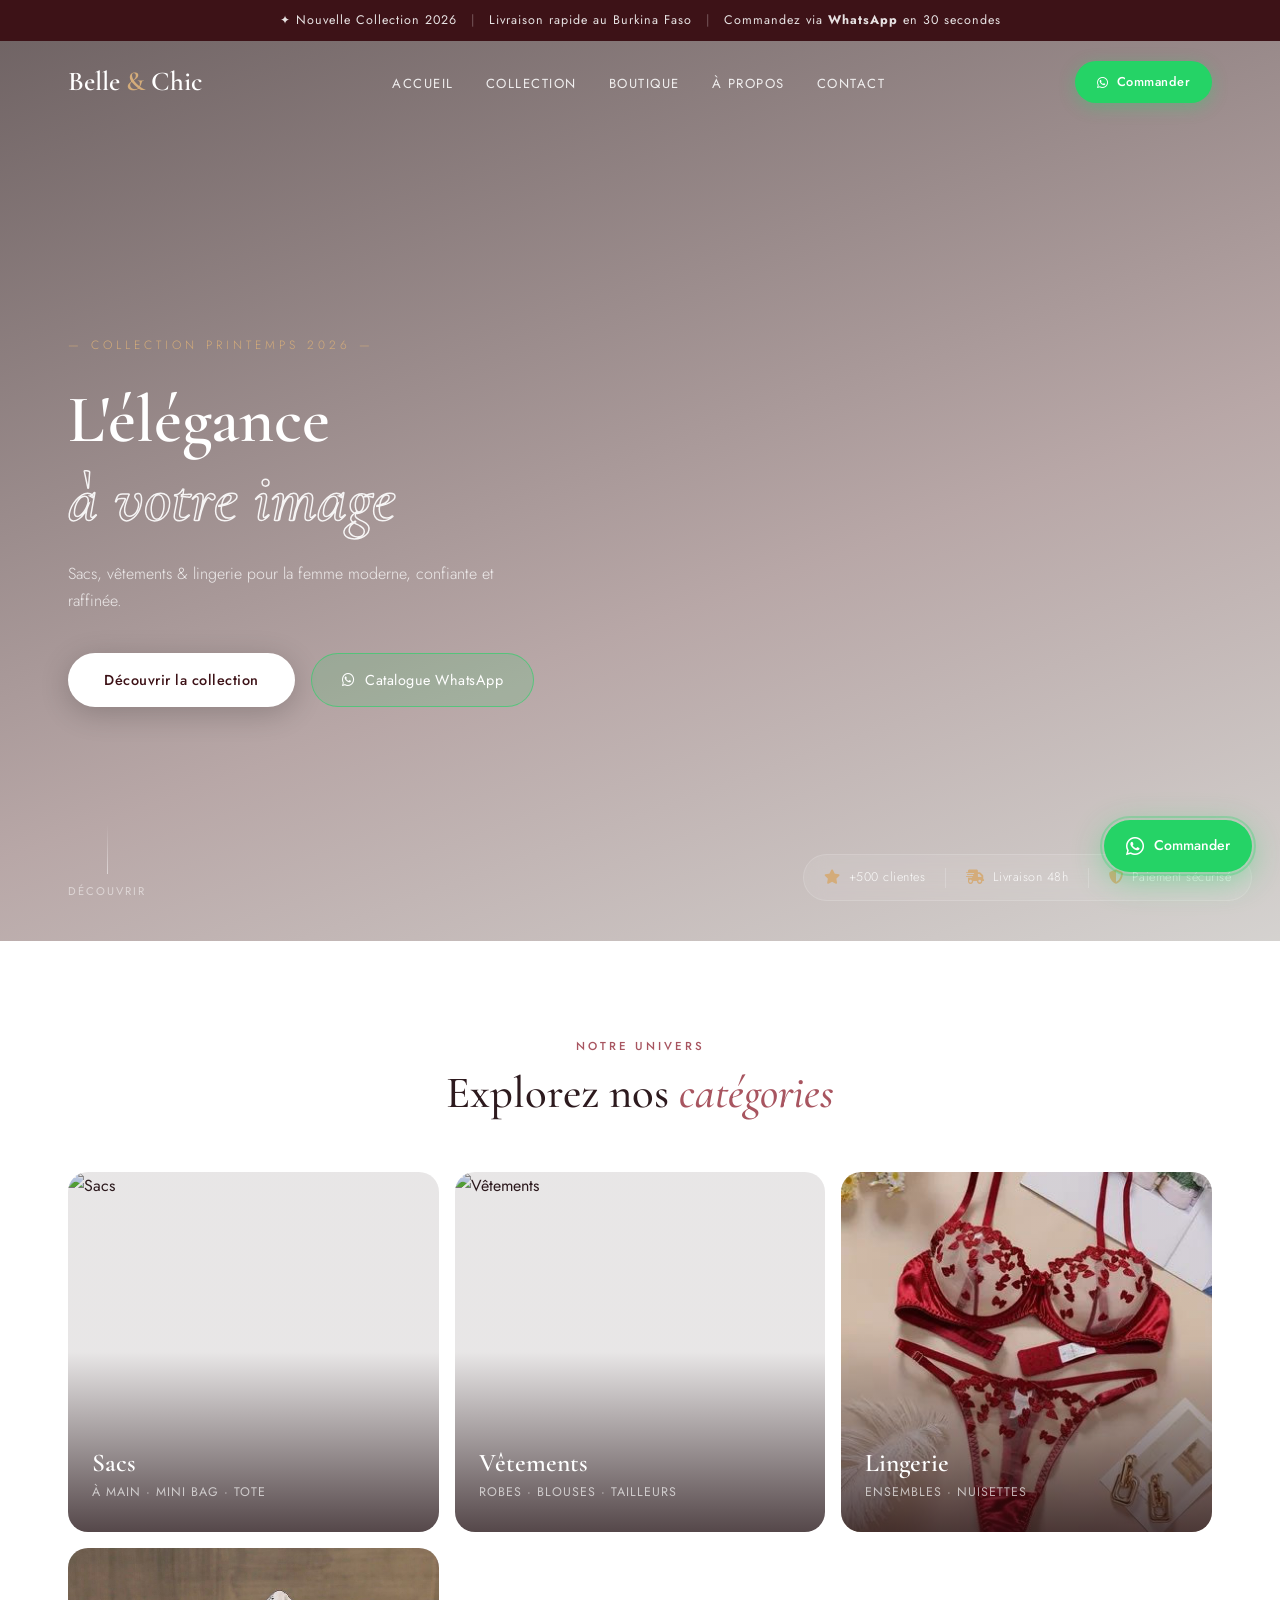
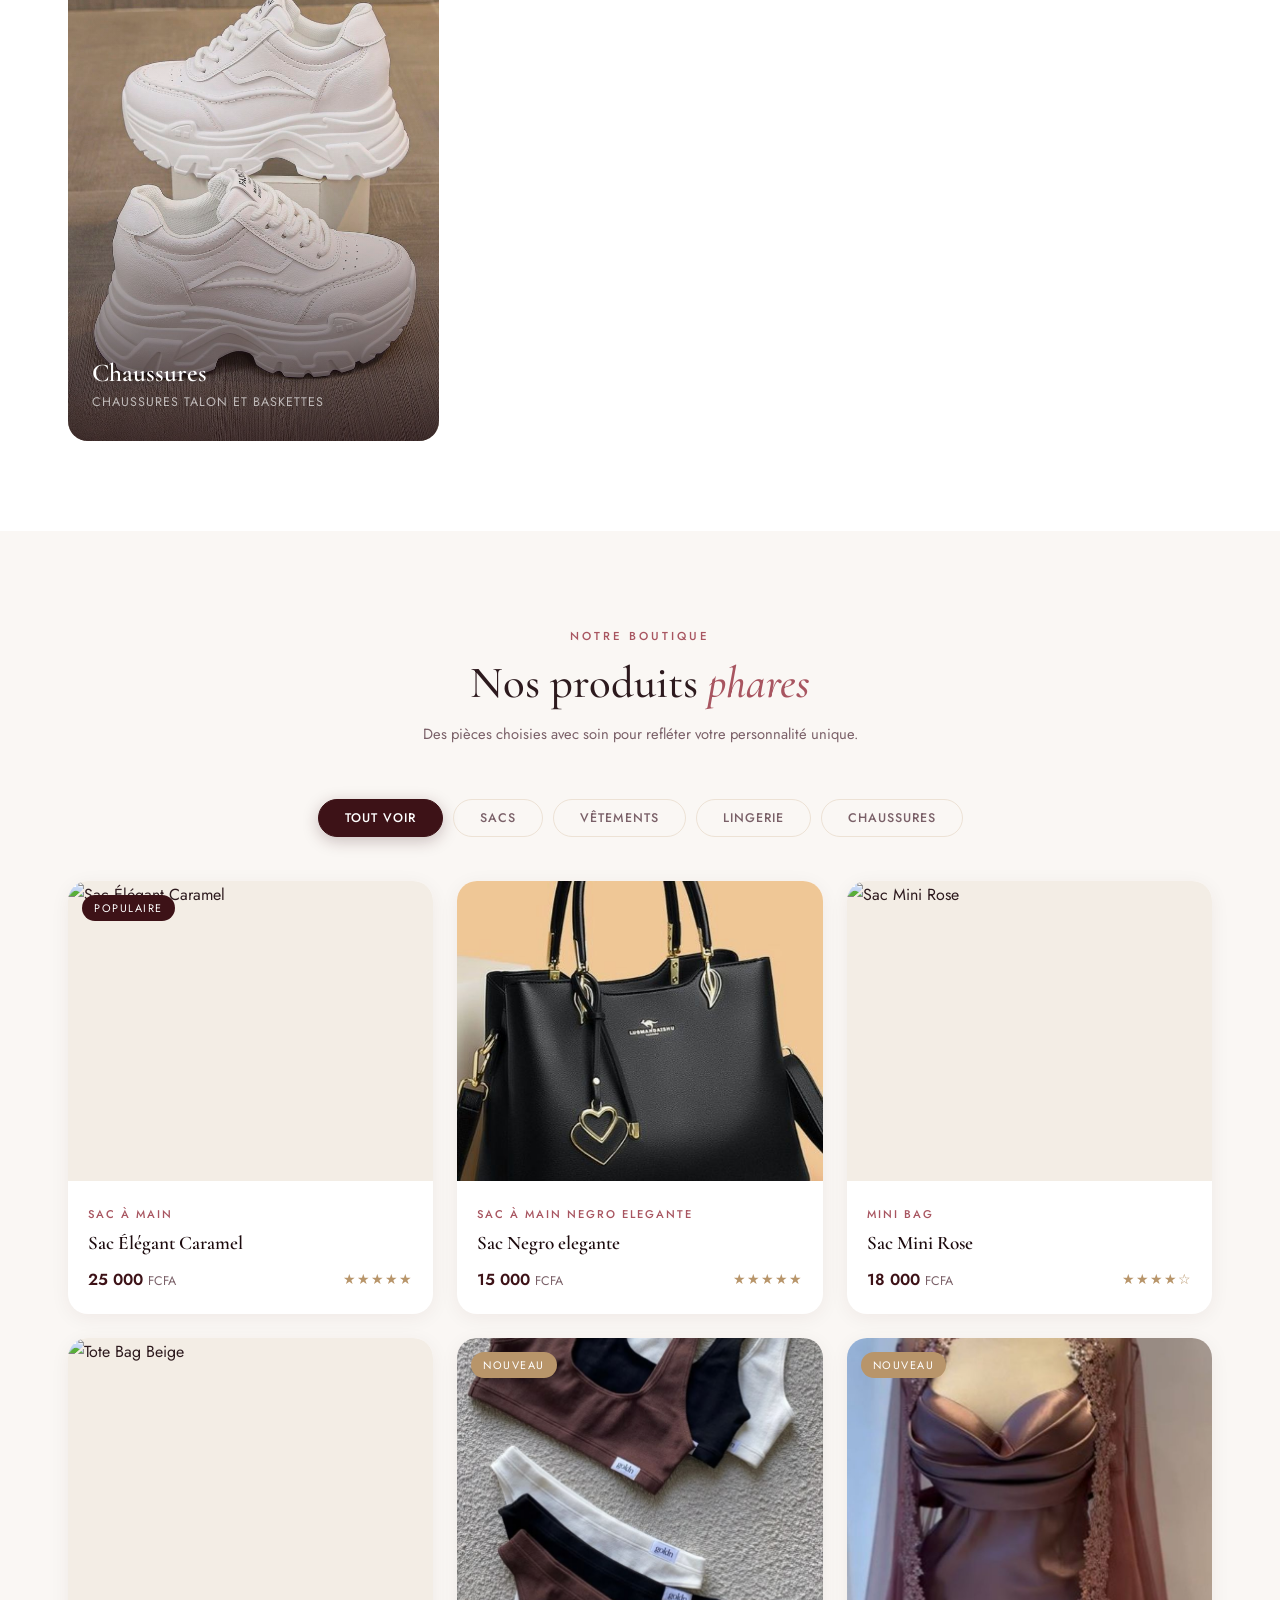
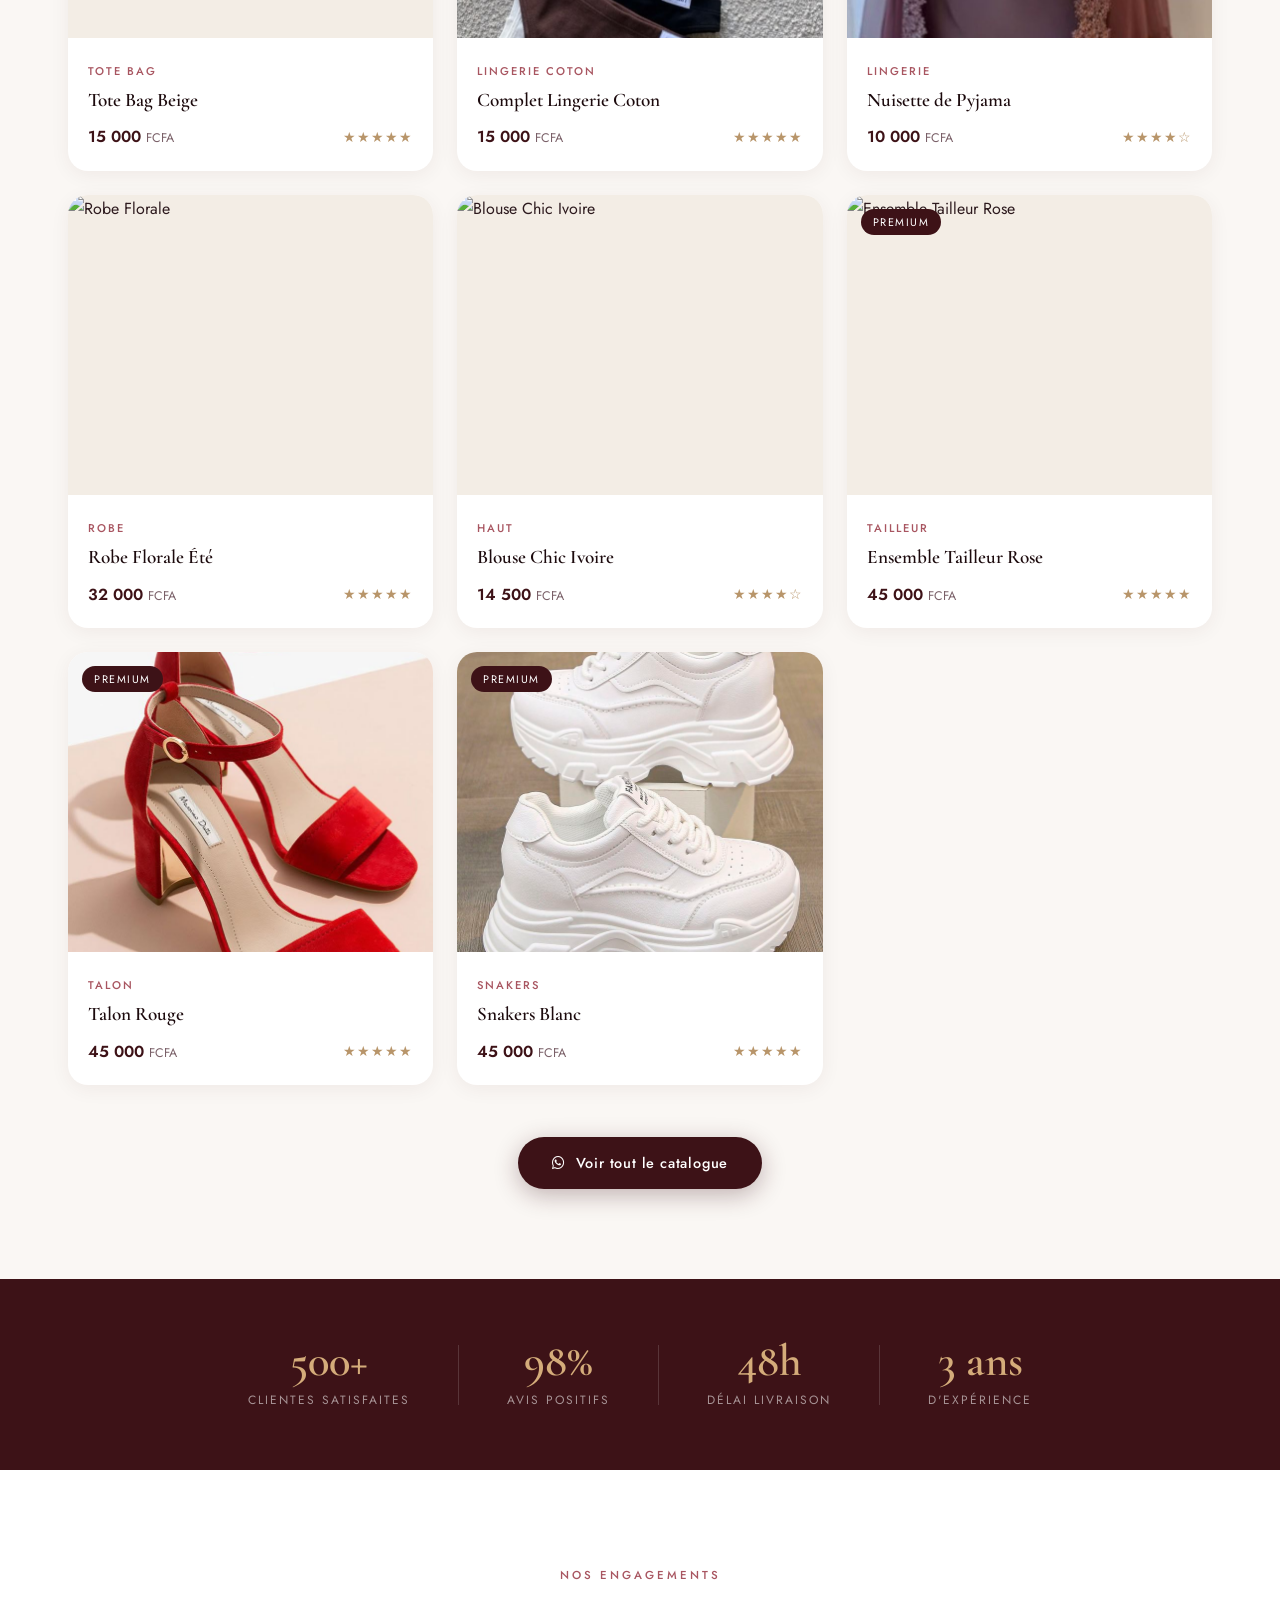
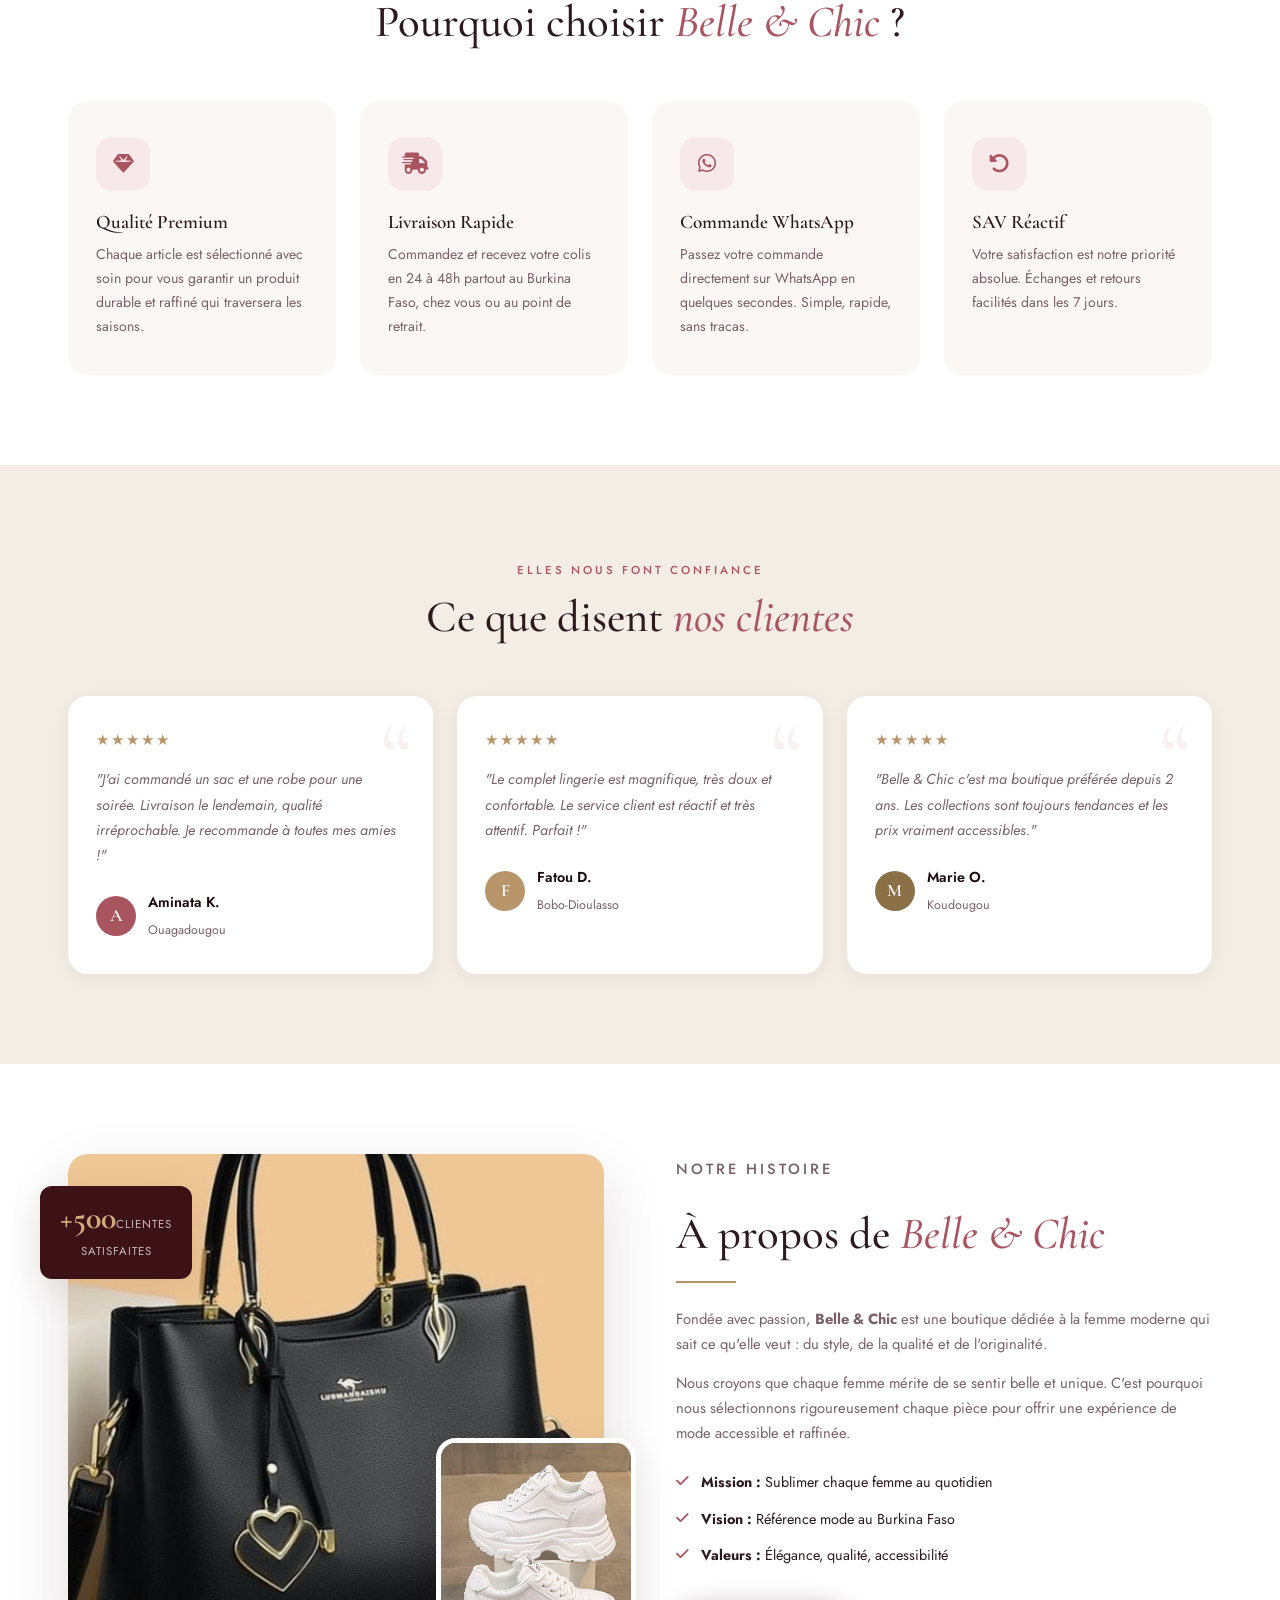
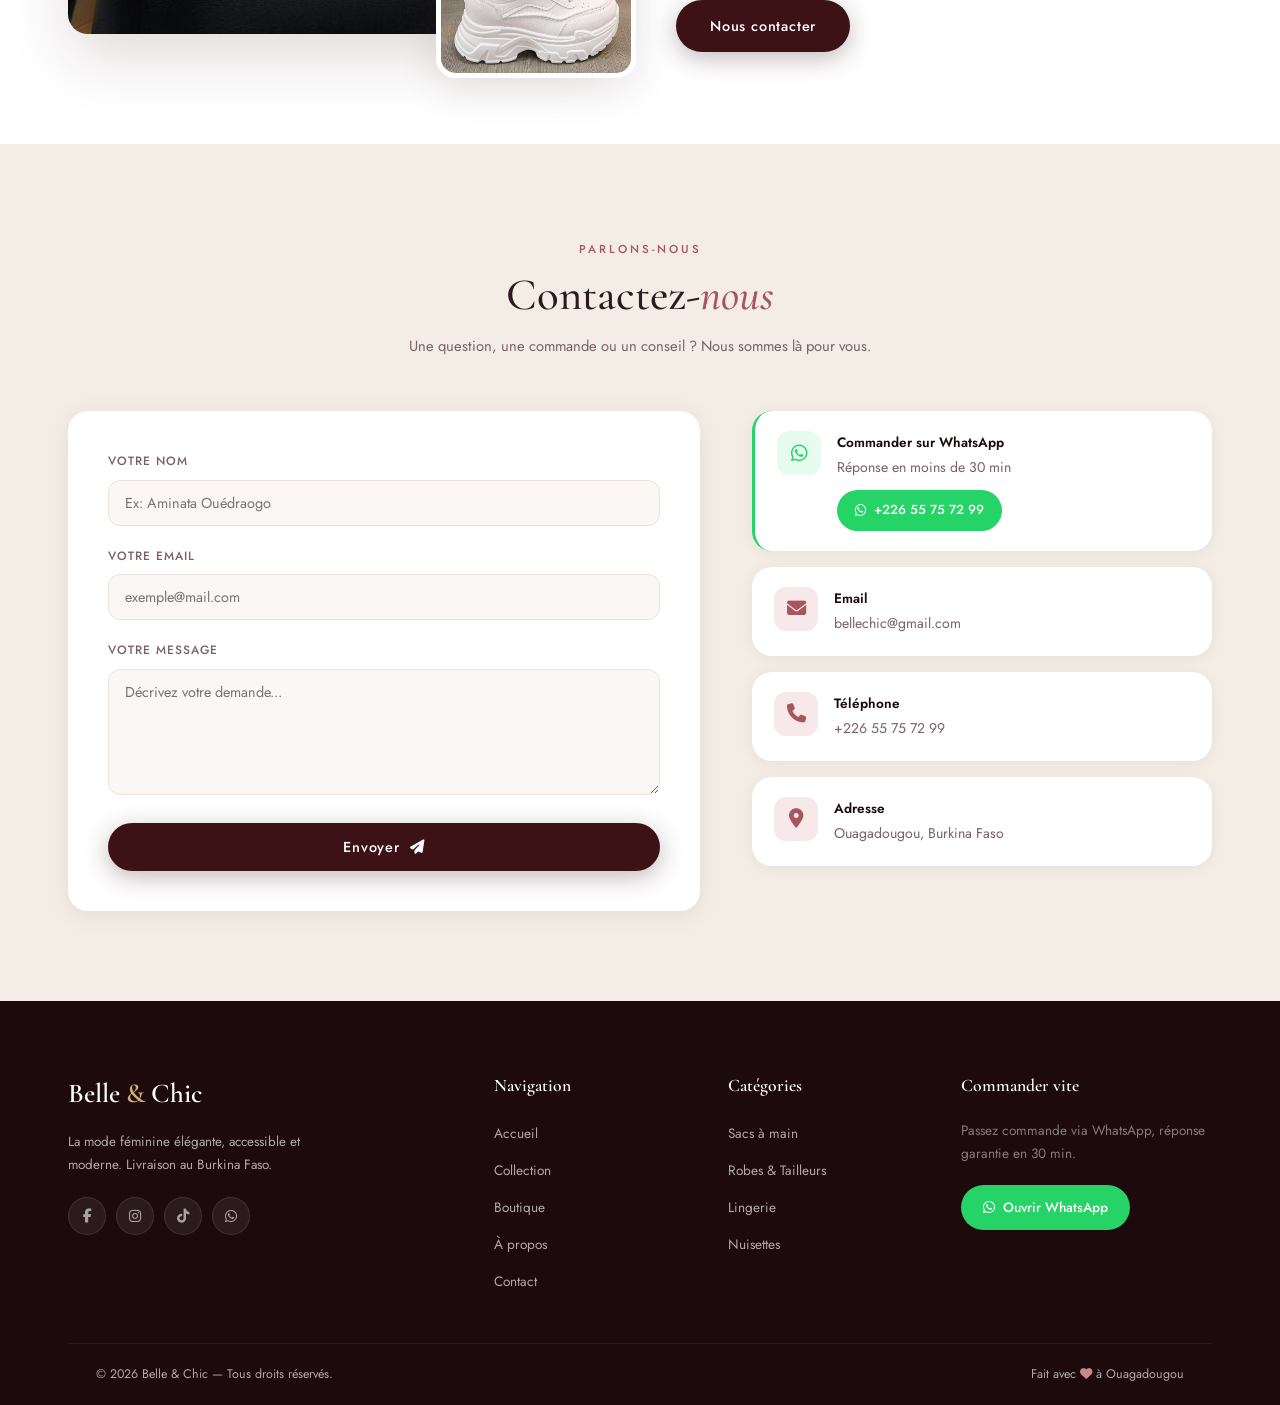
==== commit dcb11223: "Add files via upload" ====
--- a/index.html
+++ b/index.html
@@ -36,7 +36,7 @@
         <li><a href="#apropos" class="nav-link">À propos</a></li>
         <li><a href="#contact" class="nav-link">Contact</a></li>
       </ul>
-      <a href="https://wa.me/22670000000?text=Bonjour%20Belle%20%26%20Chic" target="_blank" class="nav-wa">
+      <a href="https://wa.me/22655757299?text=Bonjour%20Belle%20%26%20Chic" target="_blank" class="nav-wa">
         <i class="fa-brands fa-whatsapp"></i><span>Commander</span>
       </a>
     </div>
@@ -56,7 +56,7 @@
       <a href="#apropos"><i class="fa fa-heart"></i> À propos</a>
       <a href="#contact"><i class="fa fa-envelope"></i> Contact</a>
     </nav>
-    <a href="https://wa.me/22670000000" target="_blank" class="drawer-wa-btn">
+    <a href="https://wa.me/22655757299" target="_blank" class="drawer-wa-btn">
       <i class="fa-brands fa-whatsapp"></i> Commander maintenant
     </a>
   </aside>
@@ -74,7 +74,7 @@
         <p class="hero-sub hero-anim d2">Sacs, vêtements &amp; lingerie pour la femme moderne, confiante et raffinée.</p>
         <div class="hero-btns hero-anim d3">
           <a href="#produits" class="btn-hero">Découvrir la collection</a>
-          <a href="https://wa.me/22670000000?text=Bonjour,%20je%20voudrais%20voir%20votre%20catalogue." target="_blank" class="btn-hero-wa">
+          <a href="https://wa.me/22655757299?text=Bonjour,%20je%20voudrais%20voir%20votre%20catalogue." target="_blank" class="btn-hero-wa">
             <i class="fa-brands fa-whatsapp"></i> Catalogue WhatsApp
           </a>
         </div>
@@ -107,8 +107,12 @@
           <div class="cat-label"><h3>Vêtements</h3><p>Robes · Blouses · Tailleurs</p></div>
         </div>
         <div class="cat-card reveal d2" data-filter-target="lingerie">
-          <div class="cat-img"><img src="lingerie1.jpg" alt="Lingerie"/><div class="cat-veil"></div></div>
+          <div class="cat-img"><img src="./images/lingerie.jpg" alt="Lingerie"/><div class="cat-veil"></div></div>
           <div class="cat-label"><h3>Lingerie</h3><p>Ensembles · Nuisettes</p></div>
+        </div>
+        <div class="cat-card reveal d3" data-filter-target="Chaussures">
+          <div class="cat-img"><img src="./images/Snakers.jpg" alt="Chaussures"/><div class="cat-veil"></div></div>
+          <div class="cat-label"><h3>Chaussures</h3><p>Chaussures talon et baskettes</p></div>
         </div>
       </div>
     </div>
@@ -127,6 +131,7 @@
         <button class="filter-btn" data-filter="sac">Sacs</button>
         <button class="filter-btn" data-filter="vetement">Vêtements</button>
         <button class="filter-btn" data-filter="lingerie">Lingerie</button>
+        <button class="filter-btn" data-filter="Chaussures">Chaussures</button>
       </div>
       <div class="products-grid" id="productsGrid">
 
@@ -135,7 +140,7 @@
             <img src="https://images.unsplash.com/photo-1548036328-c9fa89d128fa?w=600&q=85" alt="Sac Élégant Caramel" loading="lazy"/>
             <div class="pc-badge">Populaire</div>
             <div class="pc-overlay">
-              <a href="https://wa.me/22670000000?text=Je%20commande%20le%20Sac%20Élégant%20Caramel%20-%2025%20000%20FCFA" target="_blank" class="pc-wa-btn">
+              <a href="https://wa.me/22655757299?text=Je%20commande%20le%20Sac%20Élégant%20Caramel%20-%2025%20000%20FCFA" target="_blank" class="pc-wa-btn">
                 <i class="fa-brands fa-whatsapp"></i> Commander
               </a>
             </div>
@@ -147,11 +152,25 @@
           </div>
         </div>
 
+        <div class="product-card reveal d3" data-category="sac">
+          <div class="pc-img">
+            <img src="./images/Negro elegante.jpg" alt="Sac Mini Rose" loading="lazy"/>
+            <div class="pc-overlay">
+              <a href="https://wa.me/22655757299?text=Je%20commande%20le%20Sac%20Negro%20elegante%20-%2018%20000%20FCFA" target="_blank" class="pc-wa-btn"><i class="fa-brands fa-whatsapp"></i> Commander</a>
+            </div>
+          </div>
+                    <div class="pc-body">
+            <span class="pc-cat">Sac à main Negro elegante</span>
+            <h3>Sac Negro elegante</h3>
+            <div class="pc-foot"><p class="pc-price">15 000 <span>FCFA</span></p><div class="pc-stars">★★★★★</div></div>
+          </div>
+        </div>
+
         <div class="product-card reveal d1" data-category="sac">
           <div class="pc-img">
             <img src="https://images.unsplash.com/photo-1584917865442-de89df76afd3?w=600&q=85" alt="Sac Mini Rose" loading="lazy"/>
             <div class="pc-overlay">
-              <a href="https://wa.me/22670000000?text=Je%20commande%20le%20Sac%20Mini%20Rose%20-%2018%20000%20FCFA" target="_blank" class="pc-wa-btn"><i class="fa-brands fa-whatsapp"></i> Commander</a>
+              <a href="https://wa.me/22655757299?text=Je%20commande%20le%20Sac%20Mini%20Rose%20-%2018%20000%20FCFA" target="_blank" class="pc-wa-btn"><i class="fa-brands fa-whatsapp"></i> Commander</a>
             </div>
           </div>
           <div class="pc-body">
@@ -165,7 +184,7 @@
           <div class="pc-img">
             <img src="https://images.unsplash.com/photo-1566150905458-1bf1fc113f0d?w=600&q=85" alt="Tote Bag Beige" loading="lazy"/>
             <div class="pc-overlay">
-              <a href="https://wa.me/22670000000?text=Je%20commande%20le%20Tote%20Bag%20Beige%20-%2015%20000%20FCFA" target="_blank" class="pc-wa-btn"><i class="fa-brands fa-whatsapp"></i> Commander</a>
+              <a href="https://wa.me/22655757299?text=Je%20commande%20le%20Tote%20Bag%20Beige%20-%2015%20000%20FCFA" target="_blank" class="pc-wa-btn"><i class="fa-brands fa-whatsapp"></i> Commander</a>
             </div>
           </div>
           <div class="pc-body">
@@ -177,10 +196,10 @@
 
         <div class="product-card reveal" data-category="lingerie">
           <div class="pc-img">
-            <img src="lingerie1.jpg" alt="Complet Lingerie Coton" loading="lazy"/>
+            <img src="./images/lingerie-coton.jpg" alt="Complet Lingerie Coton" loading="lazy"/>
             <div class="pc-badge pc-badge-new">Nouveau</div>
             <div class="pc-overlay">
-              <a href="https://wa.me/22670000000?text=Je%20commande%20le%20Complet%20Lingerie%20Coton%20-%2015%20000%20FCFA" target="_blank" class="pc-wa-btn"><i class="fa-brands fa-whatsapp"></i> Commander</a>
+              <a href="https://wa.me/22655757299?text=Je%20commande%20le%20Complet%20Lingerie%20Coton%20-%2015%20000%20FCFA" target="_blank" class="pc-wa-btn"><i class="fa-brands fa-whatsapp"></i> Commander</a>
             </div>
           </div>
           <div class="pc-body">
@@ -192,10 +211,10 @@
 
         <div class="product-card reveal d1" data-category="lingerie">
           <div class="pc-img">
-            <img src="Nuisette_de_pyjama_avec_imprimé_nœud_et_bordure_en_laitue___Mode_en_ligne.jpg" alt="Nuisette de Pyjama" loading="lazy"/>
+            <img src="./images/nuisette.jpg" alt="Nuisette de Pyjama" loading="lazy"/>
             <div class="pc-badge pc-badge-new">Nouveau</div>
             <div class="pc-overlay">
-              <a href="https://wa.me/22670000000?text=Je%20commande%20la%20Nuisette%20Pyjama%20-%2010%20000%20FCFA" target="_blank" class="pc-wa-btn"><i class="fa-brands fa-whatsapp"></i> Commander</a>
+              <a href="https://wa.me/22655757299?text=Je%20commande%20la%20Nuisette%20Pyjama%20-%2010%20000%20FCFA" target="_blank" class="pc-wa-btn"><i class="fa-brands fa-whatsapp"></i> Commander</a>
             </div>
           </div>
           <div class="pc-body">
@@ -209,7 +228,7 @@
           <div class="pc-img">
             <img src="https://images.unsplash.com/photo-1585487000160-6ebcfceb0d03?w=600&q=85" alt="Robe Florale" loading="lazy"/>
             <div class="pc-overlay">
-              <a href="https://wa.me/22670000000?text=Je%20commande%20la%20Robe%20Florale%20Été%20-%2032%20000%20FCFA" target="_blank" class="pc-wa-btn"><i class="fa-brands fa-whatsapp"></i> Commander</a>
+              <a href="https://wa.me/22655757299?text=Je%20commande%20la%20Robe%20Florale%20Été%20-%2032%20000%20FCFA" target="_blank" class="pc-wa-btn"><i class="fa-brands fa-whatsapp"></i> Commander</a>
             </div>
           </div>
           <div class="pc-body">
@@ -223,7 +242,7 @@
           <div class="pc-img">
             <img src="https://images.unsplash.com/photo-1596755094514-f87e34085b2c?w=600&q=85" alt="Blouse Chic Ivoire" loading="lazy"/>
             <div class="pc-overlay">
-              <a href="https://wa.me/22670000000?text=Je%20commande%20la%20Blouse%20Chic%20Ivoire%20-%2014%20500%20FCFA" target="_blank" class="pc-wa-btn"><i class="fa-brands fa-whatsapp"></i> Commander</a>
+              <a href="https://wa.me/22655757299?text=Je%20commande%20la%20Blouse%20Chic%20Ivoire%20-%2014%20500%20FCFA" target="_blank" class="pc-wa-btn"><i class="fa-brands fa-whatsapp"></i> Commander</a>
             </div>
           </div>
           <div class="pc-body">
@@ -238,7 +257,7 @@
             <img src="https://images.unsplash.com/photo-1609505848912-b7c3b8b4beda?w=600&q=85" alt="Ensemble Tailleur Rose" loading="lazy"/>
             <div class="pc-badge">Premium</div>
             <div class="pc-overlay">
-              <a href="https://wa.me/22670000000?text=Je%20commande%20l'Ensemble%20Tailleur%20Rose%20-%2045%20000%20FCFA" target="_blank" class="pc-wa-btn"><i class="fa-brands fa-whatsapp"></i> Commander</a>
+              <a href="https://wa.me/22655757299?text=Je%20commande%20l'Ensemble%20Tailleur%20Rose%20-%2045%20000%20FCFA" target="_blank" class="pc-wa-btn"><i class="fa-brands fa-whatsapp"></i> Commander</a>
             </div>
           </div>
           <div class="pc-body">
@@ -247,10 +266,38 @@
             <div class="pc-foot"><p class="pc-price">45 000 <span>FCFA</span></p><div class="pc-stars">★★★★★</div></div>
           </div>
         </div>
+        <div class="product-card reveal d1" data-category="Chaussures">
+          <div class="pc-img">
+            <img src="./images/talon01.jpg" alt="Talon rouge" loading="lazy"/>
+            <div class="pc-badge">Premium</div>
+            <div class="pc-overlay">
+              <a href="https://wa.me/22655757299?text=Je%20commande%20Les%20Talon%20Rouge%20-%2045%20000%20FCFA" target="_blank" class="pc-wa-btn"><i class="fa-brands fa-whatsapp"></i> Commander</a>
+            </div>
+          </div>
+          <div class="pc-body">
+            <span class="pc-cat">Talon</span>
+            <h3>Talon Rouge</h3>
+            <div class="pc-foot"><p class="pc-price">45 000 <span>FCFA</span></p><div class="pc-stars">★★★★★</div></div>
+          </div>
+        </div>
+         <div class="product-card reveal d1" data-category="Chaussures">
+          <div class="pc-img">
+            <img src="./images/Snakers.jpg" alt="Snakers" loading="lazy"/>
+            <div class="pc-badge">Premium</div>
+            <div class="pc-overlay">
+              <a href="https://wa.me/22655757299?text=Je%20commande%20Les%20Snakers%20Blanc%20-%2045%20000%20FCFA" target="_blank" class="pc-wa-btn"><i class="fa-brands fa-whatsapp"></i> Commander</a>
+            </div>
+          </div>
+          <div class="pc-body">
+            <span class="pc-cat">Snakers</span>
+            <h3>Snakers Blanc</h3>
+            <div class="pc-foot"><p class="pc-price">45 000 <span>FCFA</span></p><div class="pc-stars">★★★★★</div></div>
+          </div>
+        </div>
 
       </div>
       <div class="products-cta reveal">
-        <a href="https://wa.me/22670000000?text=Bonjour,%20je%20voudrais%20voir%20tout%20votre%20catalogue." target="_blank" class="btn-primary">
+        <a href="https://wa.me/22655757299?text=Bonjour,%20je%20voudrais%20voir%20tout%20votre%20catalogue." target="_blank" class="btn-primary">
           <i class="fa-brands fa-whatsapp"></i> Voir tout le catalogue
         </a>
       </div>
@@ -342,8 +389,8 @@
   <section class="about-section" id="apropos">
     <div class="container about-layout">
       <div class="about-visual reveal">
-        <div class="av-main"><img src="https://images.unsplash.com/photo-1441986300917-64674bd600d8?w=700&q=85" alt="Boutique"/></div>
-        <div class="av-accent"><img src="https://images.unsplash.com/photo-1490481651871-ab68de25d43d?w=400&q=85" alt="Mode"/></div>
+        <div class="av-main"><img src="./images/Negro elegante.jpg" alt="Boutique"/></div>
+        <div class="av-accent"><img src="./images/Snakers.jpg" alt="Mode"/></div>
         <div class="av-badge"><span class="av-num">+500</span><span class="av-lbl">Clientes<br>satisfaites</span></div>
       </div>
       <div class="about-content reveal d2">
@@ -384,11 +431,11 @@
           <div class="ci-card ci-wa">
             <div class="ci-icon"><i class="fa-brands fa-whatsapp"></i></div>
             <div><h4>Commander sur WhatsApp</h4><p>Réponse en moins de 30 min</p>
-              <a href="https://wa.me/22670000000" target="_blank" class="ci-wa-link"><i class="fa-brands fa-whatsapp"></i> +226 70 00 00 00</a>
+              <a href="https://wa.me/22670000000" target="_blank" class="ci-wa-link"><i class="fa-brands fa-whatsapp"></i> +226 55 75 72 99</a>
             </div>
           </div>
           <div class="ci-card"><div class="ci-icon"><i class="fa-solid fa-envelope"></i></div><div><h4>Email</h4><p>bellechic@gmail.com</p></div></div>
-          <div class="ci-card"><div class="ci-icon"><i class="fa-solid fa-phone"></i></div><div><h4>Téléphone</h4><p>+226 70 00 00 00</p></div></div>
+          <div class="ci-card"><div class="ci-icon"><i class="fa-solid fa-phone"></i></div><div><h4>Téléphone</h4><p>+226 55 75 72 99</p></div></div>
           <div class="ci-card"><div class="ci-icon"><i class="fa-solid fa-location-dot"></i></div><div><h4>Adresse</h4><p>Ouagadougou, Burkina Faso</p></div></div>
         </div>
       </div>
@@ -420,7 +467,7 @@
         <div class="footer-col">
           <h4>Commander vite</h4>
           <p style="font-size:.85rem;margin-bottom:16px;opacity:.7;">Passez commande via WhatsApp, réponse garantie en 30 min.</p>
-          <a href="https://wa.me/22670000000" target="_blank" class="footer-wa-cta"><i class="fa-brands fa-whatsapp"></i> Ouvrir WhatsApp</a>
+          <a href="https://wa.me/22655757299" target="_blank" class="footer-wa-cta"><i class="fa-brands fa-whatsapp"></i> Ouvrir WhatsApp</a>
         </div>
       </div>
       <div class="footer-bottom">
@@ -431,7 +478,7 @@
   </footer>
 
   <!-- FLOATING WA BUTTON -->
-  <a href="https://wa.me/22670000000?text=Bonjour%20Belle%20%26%20Chic,%20je%20voudrais%20commander." target="_blank" class="float-wa" id="floatWa">
+  <a href="https://wa.me/22655757299?text=Bonjour%20Belle%20%26%20Chic,%20je%20voudrais%20commander." target="_blank" class="float-wa" id="floatWa">
     <i class="fa-brands fa-whatsapp"></i>
     <span>Commander</span>
   </a>
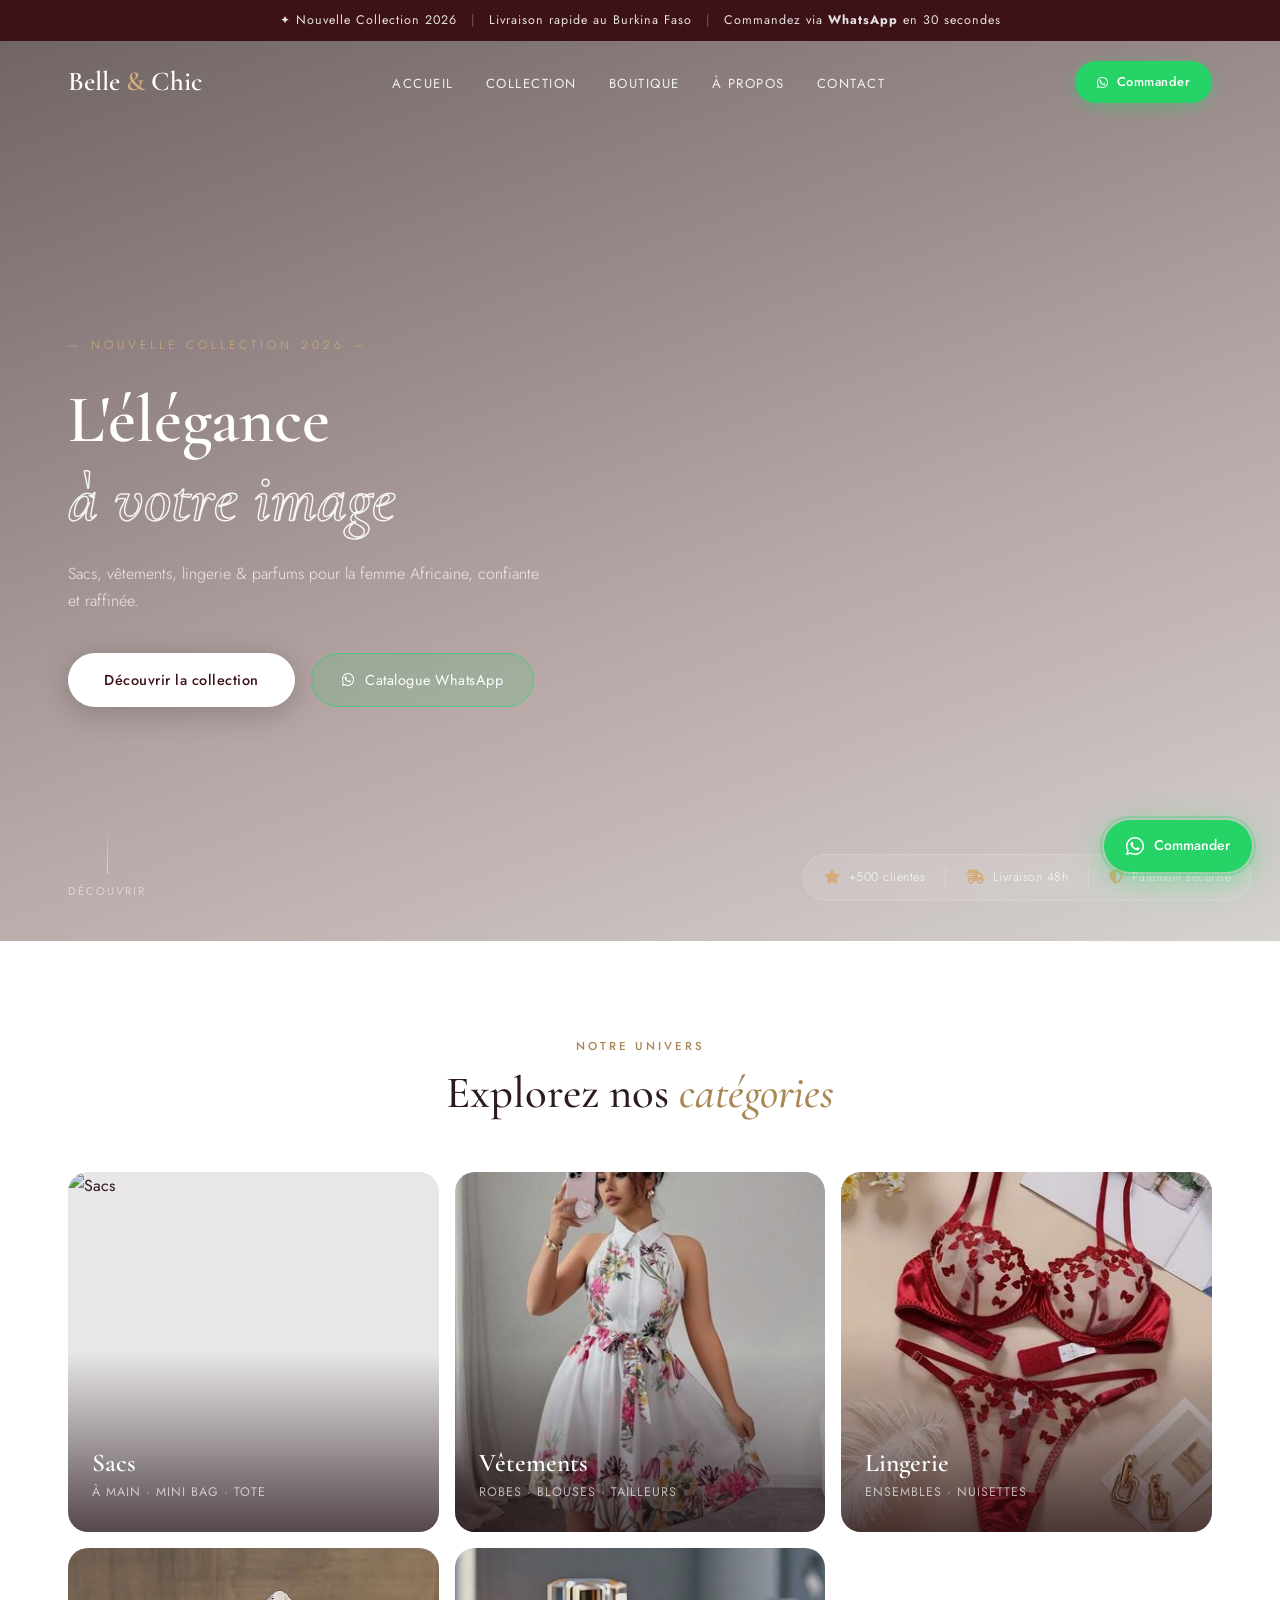
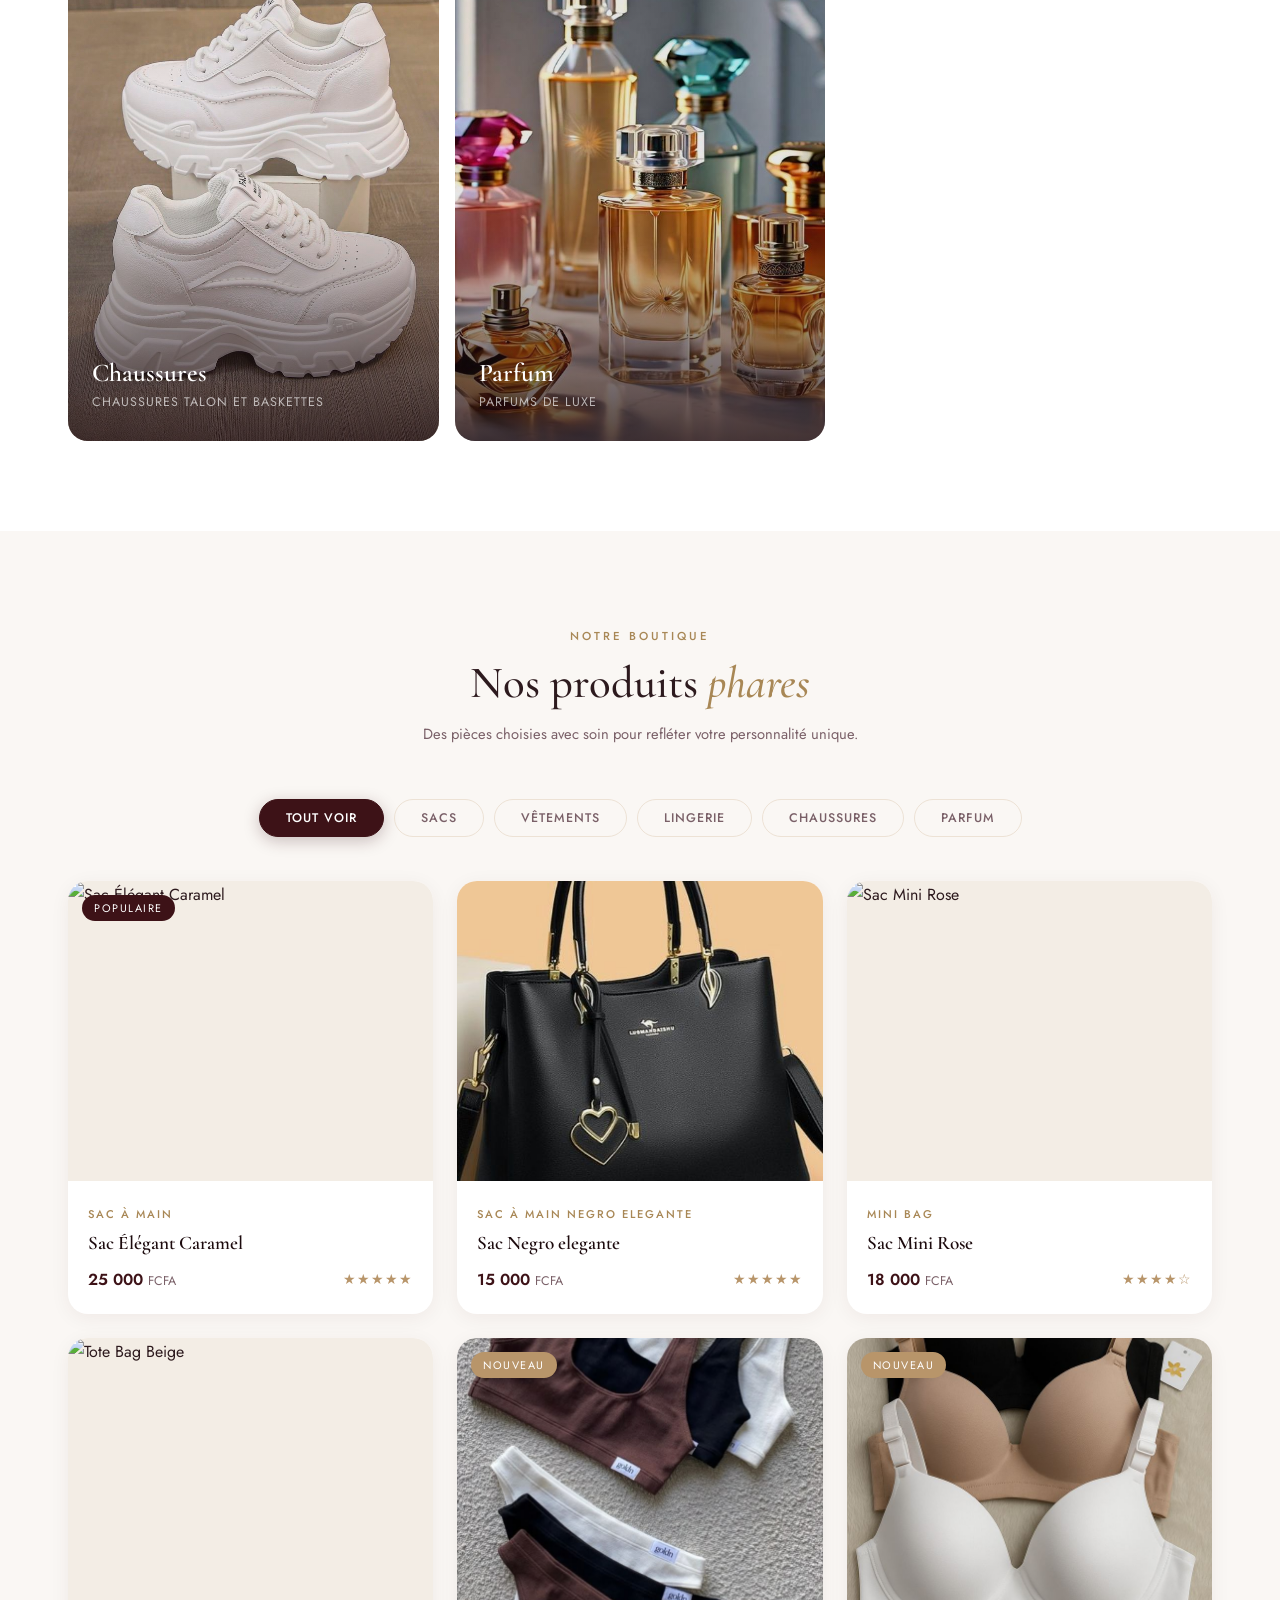
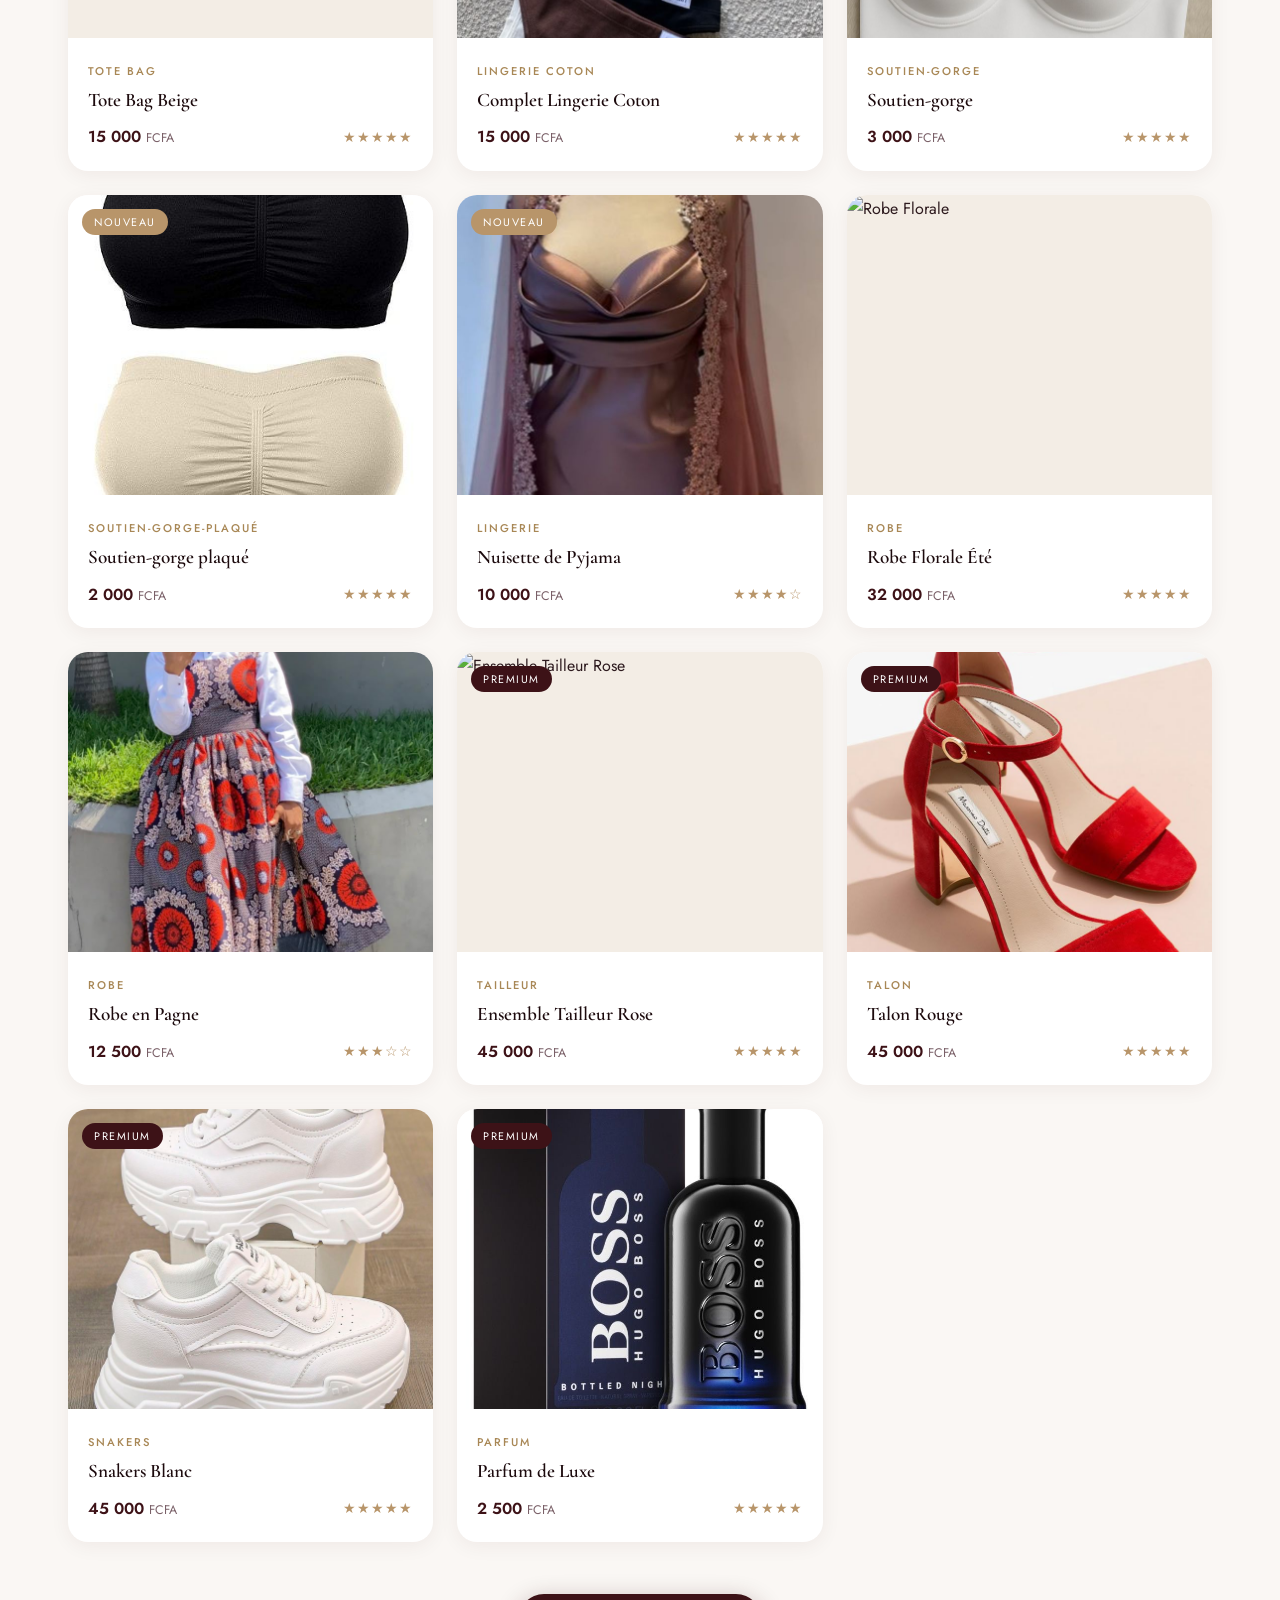
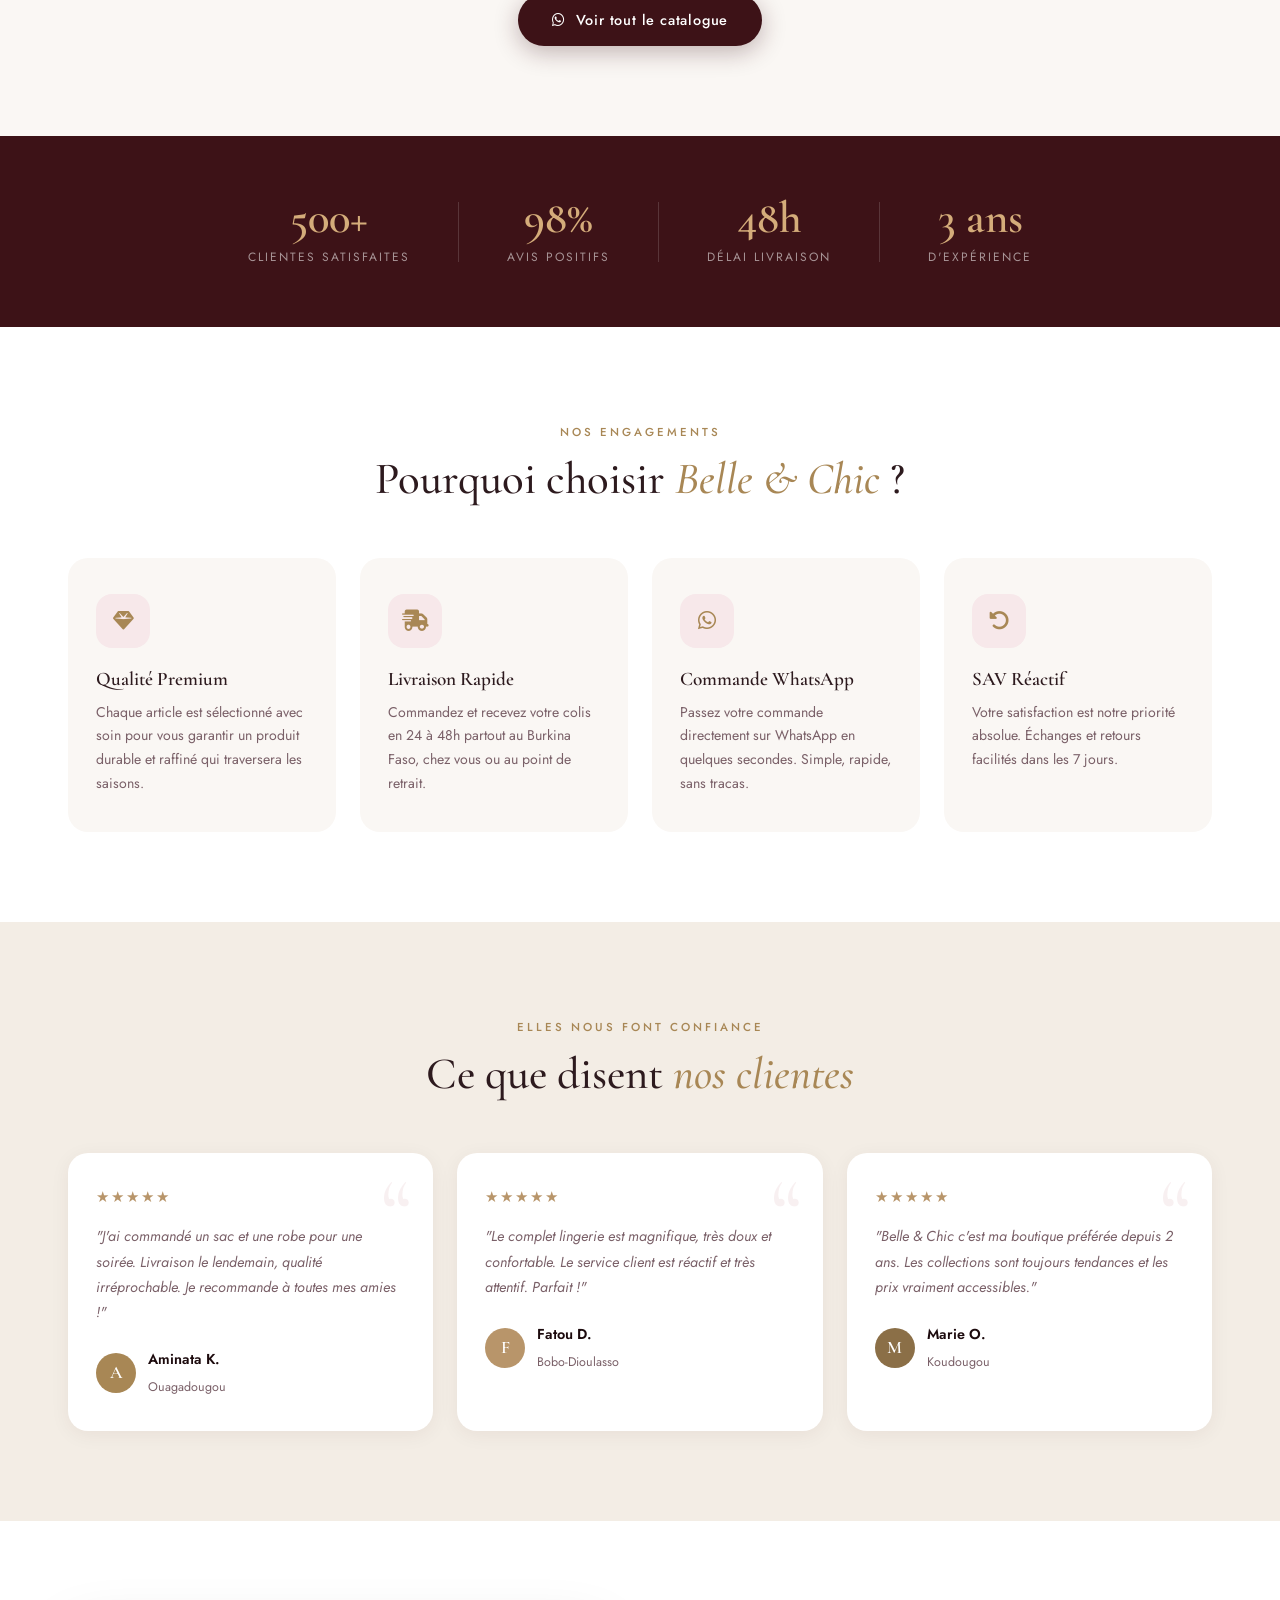
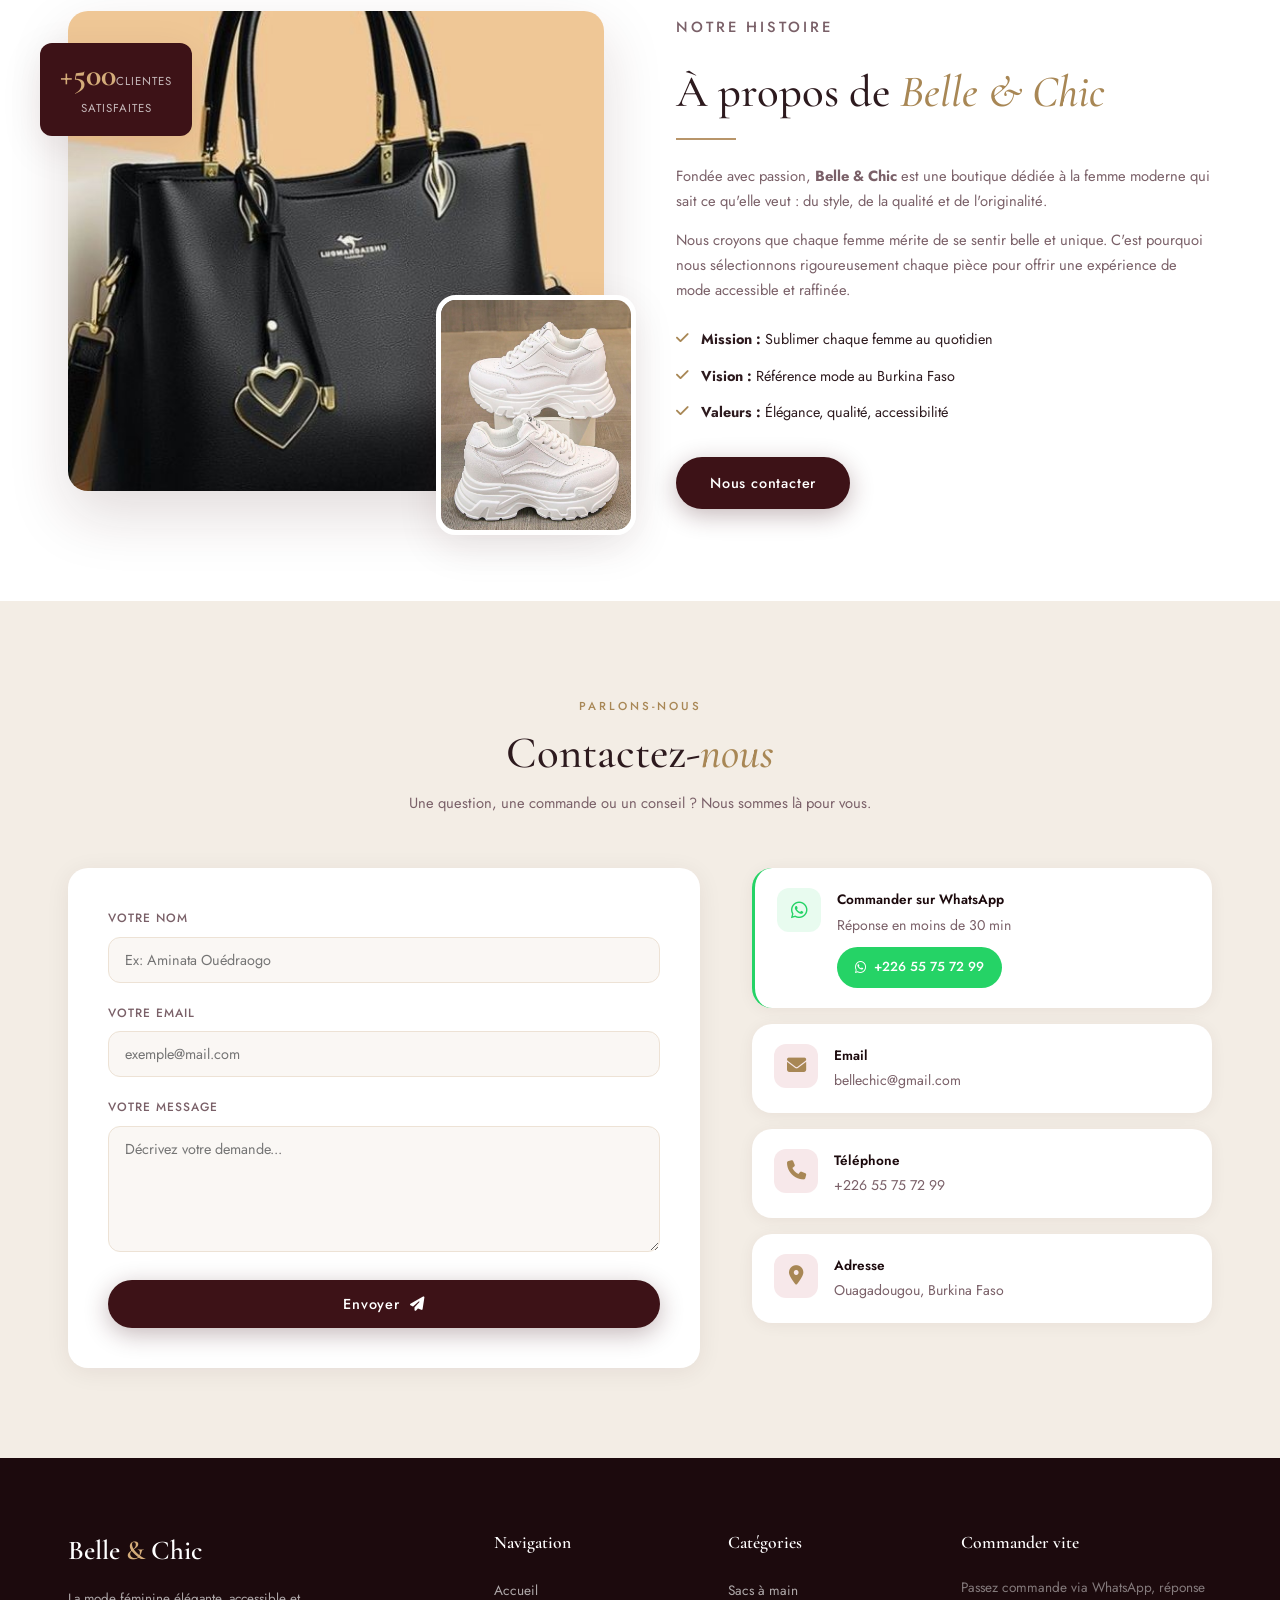
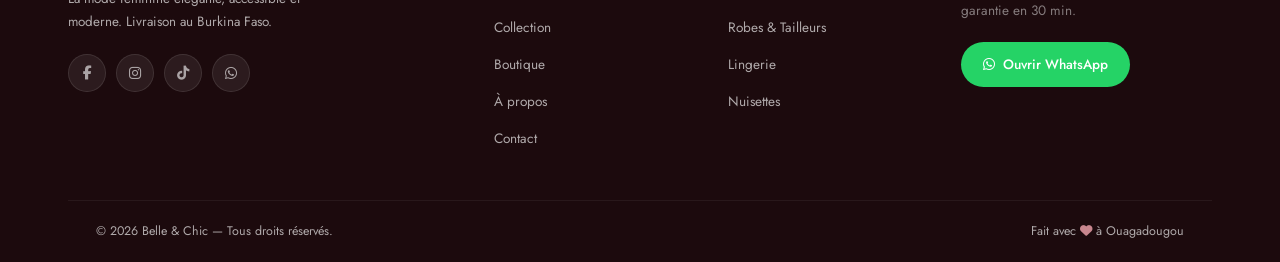
==== commit fa775dc4: "Add files via upload" ====
--- a/index.html
+++ b/index.html
@@ -69,9 +69,9 @@
     </div>
     <div class="hero-body">
       <div class="hero-content">
-        <p class="hero-eyebrow hero-anim">— Collection Printemps 2026 —</p>
+        <p class="hero-eyebrow hero-anim">— Nouvelle Collection 2026 —</p>
         <h1 class="hero-title hero-anim d1">L'élégance<br><em>à votre image</em></h1>
-        <p class="hero-sub hero-anim d2">Sacs, vêtements &amp; lingerie pour la femme moderne, confiante et raffinée.</p>
+        <p class="hero-sub hero-anim d2">Sacs, vêtements, lingerie &amp; parfums pour la femme Africaine, confiante et raffinée.</p>
         <div class="hero-btns hero-anim d3">
           <a href="#produits" class="btn-hero">Découvrir la collection</a>
           <a href="https://wa.me/22655757299?text=Bonjour,%20je%20voudrais%20voir%20votre%20catalogue." target="_blank" class="btn-hero-wa">
@@ -103,7 +103,7 @@
           <div class="cat-label"><h3>Sacs</h3><p>À main · Mini bag · Tote</p></div>
         </div>
         <div class="cat-card cat-tall reveal d1" data-filter-target="vetement">
-          <div class="cat-img"><img src="https://images.unsplash.com/photo-1585487000160-6ebcfceb0d03?w=700&q=85" alt="Vêtements"/><div class="cat-veil"></div></div>
+          <div class="cat-img"><img src="./images/vetements.jpg" alt="Vêtements"/><div class="cat-veil"></div></div>
           <div class="cat-label"><h3>Vêtements</h3><p>Robes · Blouses · Tailleurs</p></div>
         </div>
         <div class="cat-card reveal d2" data-filter-target="lingerie">
@@ -113,6 +113,10 @@
         <div class="cat-card reveal d3" data-filter-target="Chaussures">
           <div class="cat-img"><img src="./images/Snakers.jpg" alt="Chaussures"/><div class="cat-veil"></div></div>
           <div class="cat-label"><h3>Chaussures</h3><p>Chaussures talon et baskettes</p></div>
+        </div>
+        <div class="cat-card reveal d3" data-filter-target="Parfun">
+          <div class="cat-img"><img src="./images/parfun.jpg" alt="Parfum"/><div class="cat-veil"></div></div>
+          <div class="cat-label"><h3>Parfum</h3><p>Parfums de luxe</p></div>
         </div>
       </div>
     </div>
@@ -132,6 +136,7 @@
         <button class="filter-btn" data-filter="vetement">Vêtements</button>
         <button class="filter-btn" data-filter="lingerie">Lingerie</button>
         <button class="filter-btn" data-filter="Chaussures">Chaussures</button>
+        <button class="filter-btn" data-filter="Parfun">Parfum</button>
       </div>
       <div class="products-grid" id="productsGrid">
 
@@ -209,6 +214,36 @@
           </div>
         </div>
 
+        <div class="product-card reveal" data-category="lingerie">
+          <div class="pc-img">
+            <img src="./images/soutient-gorge.jpg" alt="Soutien-gorge" loading="lazy"/>
+            <div class="pc-badge pc-badge-new">Nouveau</div>
+            <div class="pc-overlay">
+              <a href="https://wa.me/22655757299?text=Je%20commande%20le%20Soutien-gorge%20-%2010%20000%20FCFA" target="_blank" class="pc-wa-btn"><i class="fa-brands fa-whatsapp"></i> Commander</a>
+            </div>
+          </div>
+          <div class="pc-body">
+            <span class="pc-cat">Soutien-gorge</span>
+            <h3>Soutien-gorge</h3>
+            <div class="pc-foot"><p class="pc-price">3 000 <span>FCFA</span></p><div class="pc-stars">★★★★★</div></div>
+          </div>
+        </div>
+
+        <div class="product-card reveal" data-category="lingerie">
+          <div class="pc-img">
+            <img src="./images/Soutient_plaqué.jpg" alt="Soutien-gorge plaqué" loading="lazy"/>
+            <div class="pc-badge pc-badge-new">Nouveau</div>
+            <div class="pc-overlay">
+              <a href="https://wa.me/22655757299?text=Je%20commande%20le%20Soutien-gorge%20-%2010%20000%20FCFA" target="_blank" class="pc-wa-btn"><i class="fa-brands fa-whatsapp"></i> Commander</a>
+            </div>
+          </div>
+          <div class="pc-body">
+            <span class="pc-cat">Soutien-gorge-plaqué</span>
+            <h3>Soutien-gorge plaqué</h3>
+            <div class="pc-foot"><p class="pc-price">2 000 <span>FCFA</span></p><div class="pc-stars">★★★★★</div></div>
+          </div>
+        </div>
+
         <div class="product-card reveal d1" data-category="lingerie">
           <div class="pc-img">
             <img src="./images/nuisette.jpg" alt="Nuisette de Pyjama" loading="lazy"/>
@@ -240,15 +275,15 @@
 
         <div class="product-card reveal" data-category="vetement">
           <div class="pc-img">
-            <img src="https://images.unsplash.com/photo-1596755094514-f87e34085b2c?w=600&q=85" alt="Blouse Chic Ivoire" loading="lazy"/>
+            <img src="./images/robe-sotie.jpg" alt="Blouse Chic Ivoire" loading="lazy"/>
             <div class="pc-overlay">
               <a href="https://wa.me/22655757299?text=Je%20commande%20la%20Blouse%20Chic%20Ivoire%20-%2014%20500%20FCFA" target="_blank" class="pc-wa-btn"><i class="fa-brands fa-whatsapp"></i> Commander</a>
             </div>
           </div>
           <div class="pc-body">
-            <span class="pc-cat">Haut</span>
-            <h3>Blouse Chic Ivoire</h3>
-            <div class="pc-foot"><p class="pc-price">14 500 <span>FCFA</span></p><div class="pc-stars">★★★★☆</div></div>
+            <span class="pc-cat">Robe</span>
+            <h3>Robe en Pagne</h3>
+            <div class="pc-foot"><p class="pc-price">12 500 <span>FCFA</span></p><div class="pc-stars">★★★☆☆</div></div>
           </div>
         </div>
 
@@ -292,6 +327,20 @@
             <span class="pc-cat">Snakers</span>
             <h3>Snakers Blanc</h3>
             <div class="pc-foot"><p class="pc-price">45 000 <span>FCFA</span></p><div class="pc-stars">★★★★★</div></div>
+          </div>
+        </div>
+        <div class="product-card reveal d1" data-category="Parfun">
+          <div class="pc-img">
+            <img src="./images/parfun-boss.jpg" alt="Parfum" loading="lazy"/>
+            <div class="pc-badge">Premium</div>
+            <div class="pc-overlay">
+              <a href="https://wa.me/22655757299?text=Je%20commande%20Le%20Parfum%20boss20%-%2045%20000%20FCFA" target="_blank" class="pc-wa-btn"><i class="fa-brands fa-whatsapp"></i> Commander</a>
+            </div>
+          </div>
+          <div class="pc-body">
+            <span class="pc-cat">Parfum</span>
+            <h3>Parfum de Luxe</h3>
+            <div class="pc-foot"><p class="pc-price">2 500 <span>FCFA</span></p><div class="pc-stars">★★★★★</div></div>
           </div>
         </div>
 
@@ -483,6 +532,37 @@
     <span>Commander</span>
   </a>
 
+  <div class="product-modal" id="productModal" aria-hidden="true">
+    <div class="modal-backdrop" id="modalBackdrop"></div>
+    <div class="modal-content" role="dialog" aria-modal="true" aria-labelledby="modalProductTitle">
+      <button type="button" class="modal-close" id="modalClose" aria-label="Fermer l'aperçu"><i class="fa-solid fa-xmark"></i></button>
+      <div class="modal-grid">
+        <div class="modal-image">
+          <img src="" alt="Aperçu produit" id="modalProductImage" />
+        </div>
+        <div class="modal-details">
+          <p class="modal-cat" id="modalProductCategory"></p>
+          <h3 id="modalProductTitle"></h3>
+          <p class="modal-price" id="modalProductPrice"></p>
+          <p class="modal-desc" id="modalProductDesc"></p>
+          <div class="product-options">
+            <div class="option-group">
+              <label>Taille</label>
+              <div class="option-list" id="sizeOptions"></div>
+            </div>
+            <div class="option-group">
+              <label>Couleur</label>
+              <div class="option-list" id="colorOptions"></div>
+            </div>
+          </div>
+          <a href="#" target="_blank" class="btn-primary modal-order-btn" id="modalOrderBtn">
+            <i class="fa-brands fa-whatsapp"></i> Commander via WhatsApp
+          </a>
+        </div>
+      </div>
+    </div>
+  </div>
+
   <script src="script.js"></script>
 </body>
 </html>
--- a/style.css
+++ b/style.css
@@ -10,7 +10,7 @@
   --cream2:    #F3EDE5;
   --cream3:    #EDE2D5;
   --rose:      #C8868E;
-  --rose-dark: #A85560;
+  --rose-dark: #a88755;
   --rose-soft: #F7E8EA;
   --bordeaux:  #3D1217;
   --dark:      #1C0A0D;
@@ -117,7 +117,7 @@
 .nav-links { display: flex; gap: 32px; }
 .nav-link {
   font-size: .82rem; font-weight: 400; letter-spacing: 1.5px;
-  text-transform: uppercase; color: rgba(255,255,255,.88);
+  text-transform: uppercase; color: rgba(255, 255, 255, 0.88);
   position: relative; transition: color var(--t);
 }
 .navbar.scrolled .nav-link { color: var(--muted); }
@@ -350,7 +350,69 @@
   box-shadow: 0 6px 20px rgba(37,211,102,.4);
 }
 .product-card:hover .pc-wa-btn { transform: translateY(0); }
-.pc-wa-btn:hover { background: #1ebe5d; }
+.pc-wa-btn:hover, .pc-preview-btn:hover { background: #1ebe5d; }
+
+.product-modal {
+  position: fixed; inset: 0; display: none; align-items: center; justify-content: center;
+  z-index: 300; padding: 14px; overflow-y: auto;
+}
+.product-modal.active { display: flex; }
+.modal-backdrop {
+  position: fixed; inset: 0; background: rgba(12, 8, 10, .72);
+  backdrop-filter: blur(4px);
+}
+.modal-content {
+  position:sticky; width: min(1000px, 90%); max-width: 980px; 
+  background: white; border-radius: 28px; box-shadow: 0 40px 120px rgba(28,10,13,.28);
+  overflow: hidden; z-index: 1; display: grid; grid-template-columns: 4fr 1fr;
+}
+.modal-close {
+  position: absolute; top: 18px; right: 18px; border: none; background: rgba(255,255,255,.98);
+  width: 44px; height: 44px; border-radius: 50%; cursor: pointer;
+  color: var(--bordeaux); font-size: 1.1rem;
+  display: grid; place-items: center; box-shadow: 0 16px 34px rgba(61,18,23,.16);
+  z-index: 2;
+  transition: transform .2s ease, background .2s ease, filter .2s ease;
+}
+.modal-close:hover {
+  transform: scale(1.05);
+  background: white;
+  filter: drop-shadow(0 1px 5px rgba(0,0,0,.14));
+}
+.modal-close i { font-size: 1.05rem; }
+.modal-grid { display: grid; grid-template-columns: 1.45fr 1fr; max-height: 620px; }
+.modal-image { position: relative; max-height: 420px; overflow: hidden; background: var(--cream2); }
+.modal-image img { width: 100%; height: 90%; object-fit: contain; display: block; }
+.modal-details { padding: 42px 36px; display: flex; flex-direction: column; gap: 5px; }
+.modal-cat { font-size: .78rem; letter-spacing: 2px; text-transform: uppercase; color: var(--rose-dark); font-weight: 600; }
+.modal-price { font-size: 1.4rem; font-weight: 700; color: var(--bordeaux); }
+.modal-desc { color: var(--muted); line-height: 1.8; margin-bottom: 12px; }
+.product-options { display: grid; gap: 22px; margin-top: 16px; }
+.option-group label { display: block; font-size: .82rem; font-weight: 600; text-transform: uppercase; letter-spacing: 1px; margin-bottom: 12px; color: var(--dark); }
+.option-list { display: flex; flex-wrap: wrap; gap: 10px; }
+.option-btn,
+.pc-preview-btn {
+  appearance: none; border: none; cursor: pointer;
+  background: var(--cream2); color: var(--dark); border-radius: 999px;
+  padding: 10px 18px; font-size: .9rem; font-weight: 600; transition: all var(--t);
+}
+.option-btn.active { background: var(--bordeaux); color: white; }
+.modal-order-btn { margin-top: 20px; width: fit-content; }
+
+.pc-overlay {
+  position: absolute; inset: 0; background: rgba(28,10,13,.62);
+  display: flex; align-items: flex-end; justify-content: center;
+  padding-bottom: 28px; opacity: 0; transition: opacity var(--t);
+}
+.pc-preview-btn {
+  display: inline-flex; align-items: center; gap: 8px;
+  background: #25D366; color: white;
+  padding: 12px 26px; border-radius: 50px;
+  font-size: .85rem; font-weight: 500;
+  transform: translateY(10px); transition: all var(--t);
+  box-shadow: 0 6px 20px rgba(37,211,102,.4);
+}
+.product-card:hover .pc-preview-btn { transform: translateY(0); }
 
 .pc-body { padding: 18px 20px 20px; }
 .pc-cat { font-size: .7rem; letter-spacing: 2px; text-transform: uppercase; color: var(--rose-dark); font-weight: 500; }
@@ -475,6 +537,11 @@
 }
 .form-success { display: none; margin-top: 14px; color: #2E7D32; font-size: .88rem; font-weight: 500; }
 
+.review-section { padding: 90px 0; background: #fff; }
+.review-grid { display: flex; justify-content: center; }
+.review-card { width: 100%; max-width: 720px; background: var(--white); border-radius: var(--r2); padding: 40px; box-shadow: 0 6px 30px rgba(61,18,23,.08); }
+.review-card .btn-primary { width: 100%; }
+
 .contact-info { flex: 1; display: flex; flex-direction: column; gap: 16px; }
 .ci-card {
   background: var(--white); border-radius: var(--r2);
@@ -574,6 +641,13 @@
   .hero-trust { display: none; }
   .stats-grid { gap: 0; }
   .stat-item { padding: 12px 24px; }
+}
+
+@media (max-width: 900px) {
+  .product-modal { padding: 16px; }
+  .modal-content { width: 100%; max-width: 900px; grid-template-columns: 1.2fr .6fr; }
+  .modal-grid { grid-template-columns: 1.2fr .8fr; min-height: 480px; }
+  .modal-details { padding: 22px 18px; }
 }
 
 @media (max-width: 768px) {
@@ -589,6 +663,12 @@
   .footer-bottom { flex-direction: column; text-align: center; }
   .cat-grid { grid-template-columns: 1fr; height: auto; }
   .cat-card { height: 220px; }
+
+  .product-modal { align-items: flex-start; padding: 2px; }
+  .modal-content { border-radius: 24px; grid-template-columns: 1fr; min-height: auto;font-size: .70rem; }
+  .modal-grid { grid-template-columns: 1fr; min-height: auto; }
+  .modal-image { max-height: 320px; }
+  .modal-details { padding: 18px 14px 22px;font-size: .70rem; }
 }
 
 @media (max-width: 480px) {
@@ -599,4 +679,19 @@
   .stats-grid { flex-direction: column; }
   .float-wa span { display: none; }
   .float-wa { padding: 14px; border-radius: 50%; }
-}
+
+  .modal-image { min-height: 260px; }
+  .modal-details { padding: 22px 18px 24px; }
+  .modal-price { font-size: 1.2rem; }
+  .option-btn { padding: 9px 14px; font-size: .85rem; }
+}
+
+@media (max-width: 480px) {
+  .products-grid { grid-template-columns: 1fr; }
+  .hero-title { font-size: 2.2rem; }
+  .announce-inner { flex-direction: column; gap: 4px; }
+  .stat-div { display: none; }
+  .stats-grid { flex-direction: column; }
+  .float-wa span { display: none; }
+  .float-wa { padding: 14px; border-radius: 50%; }
+}
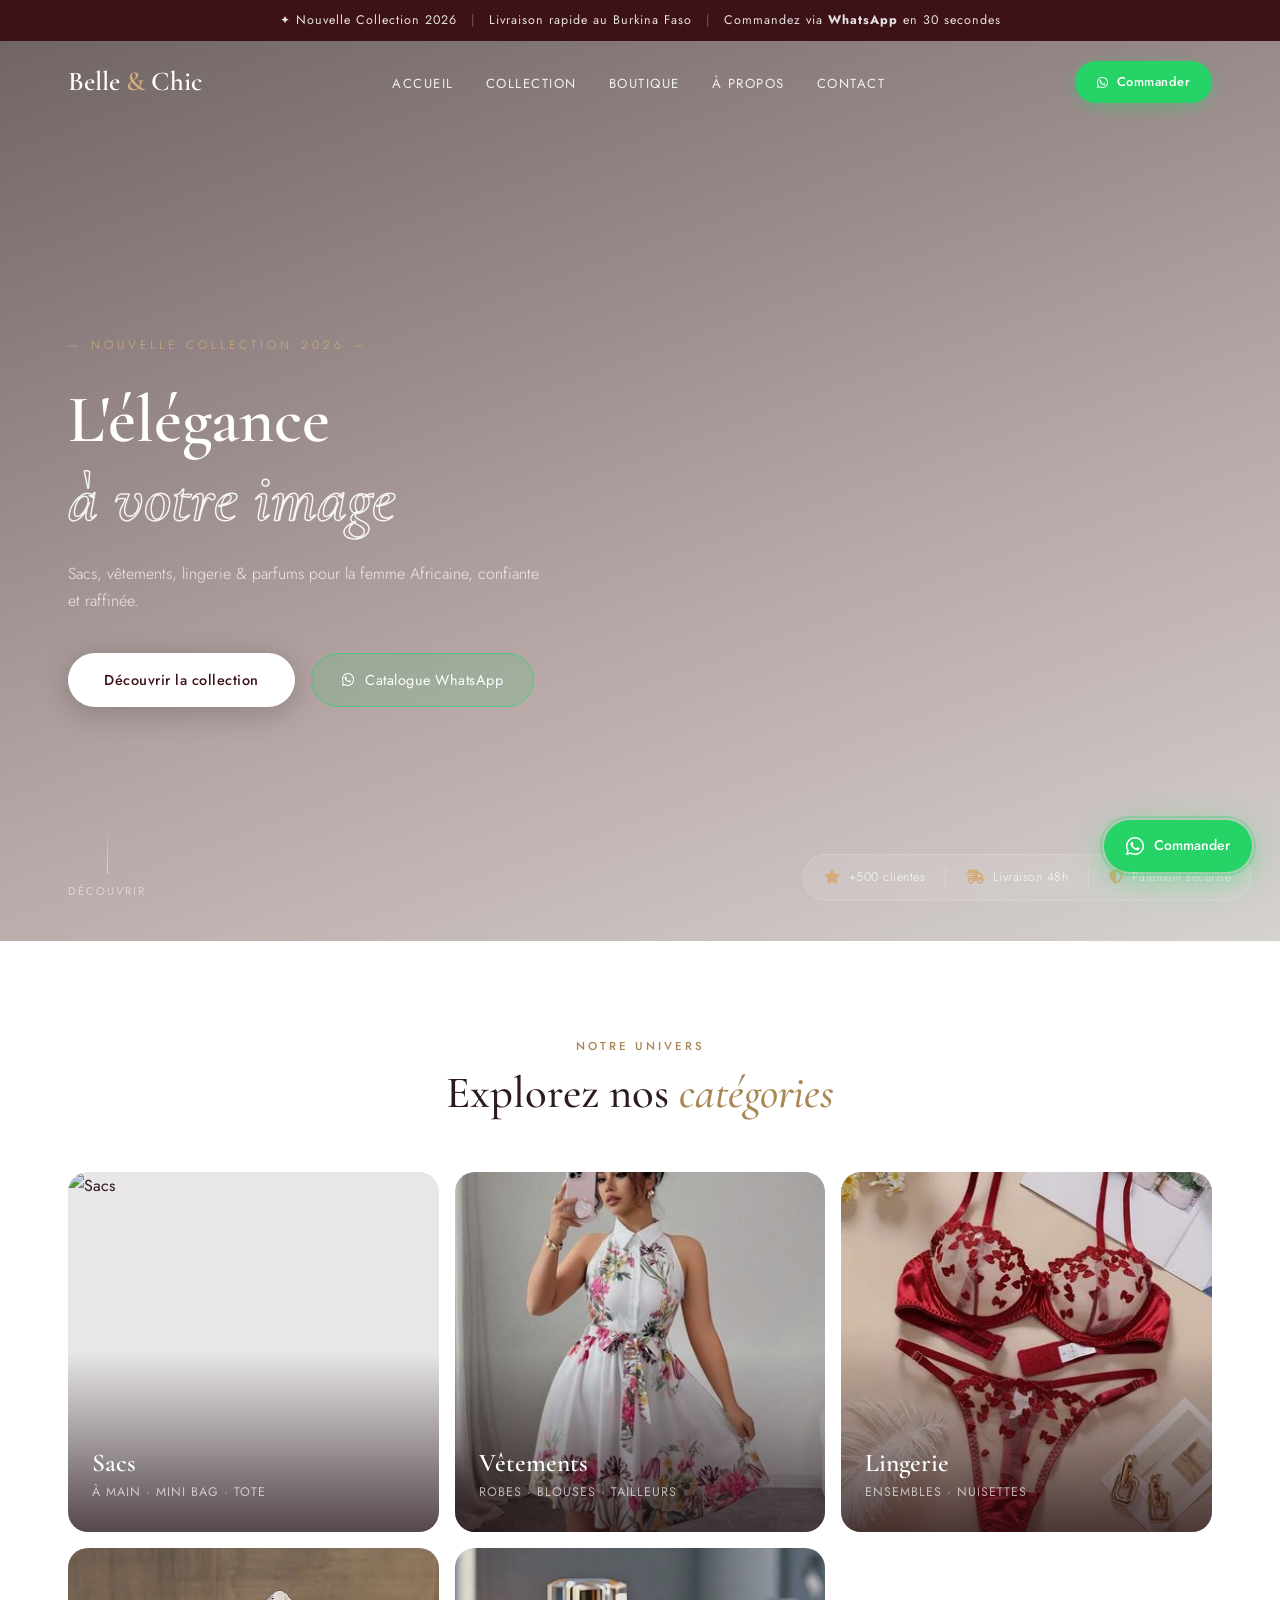
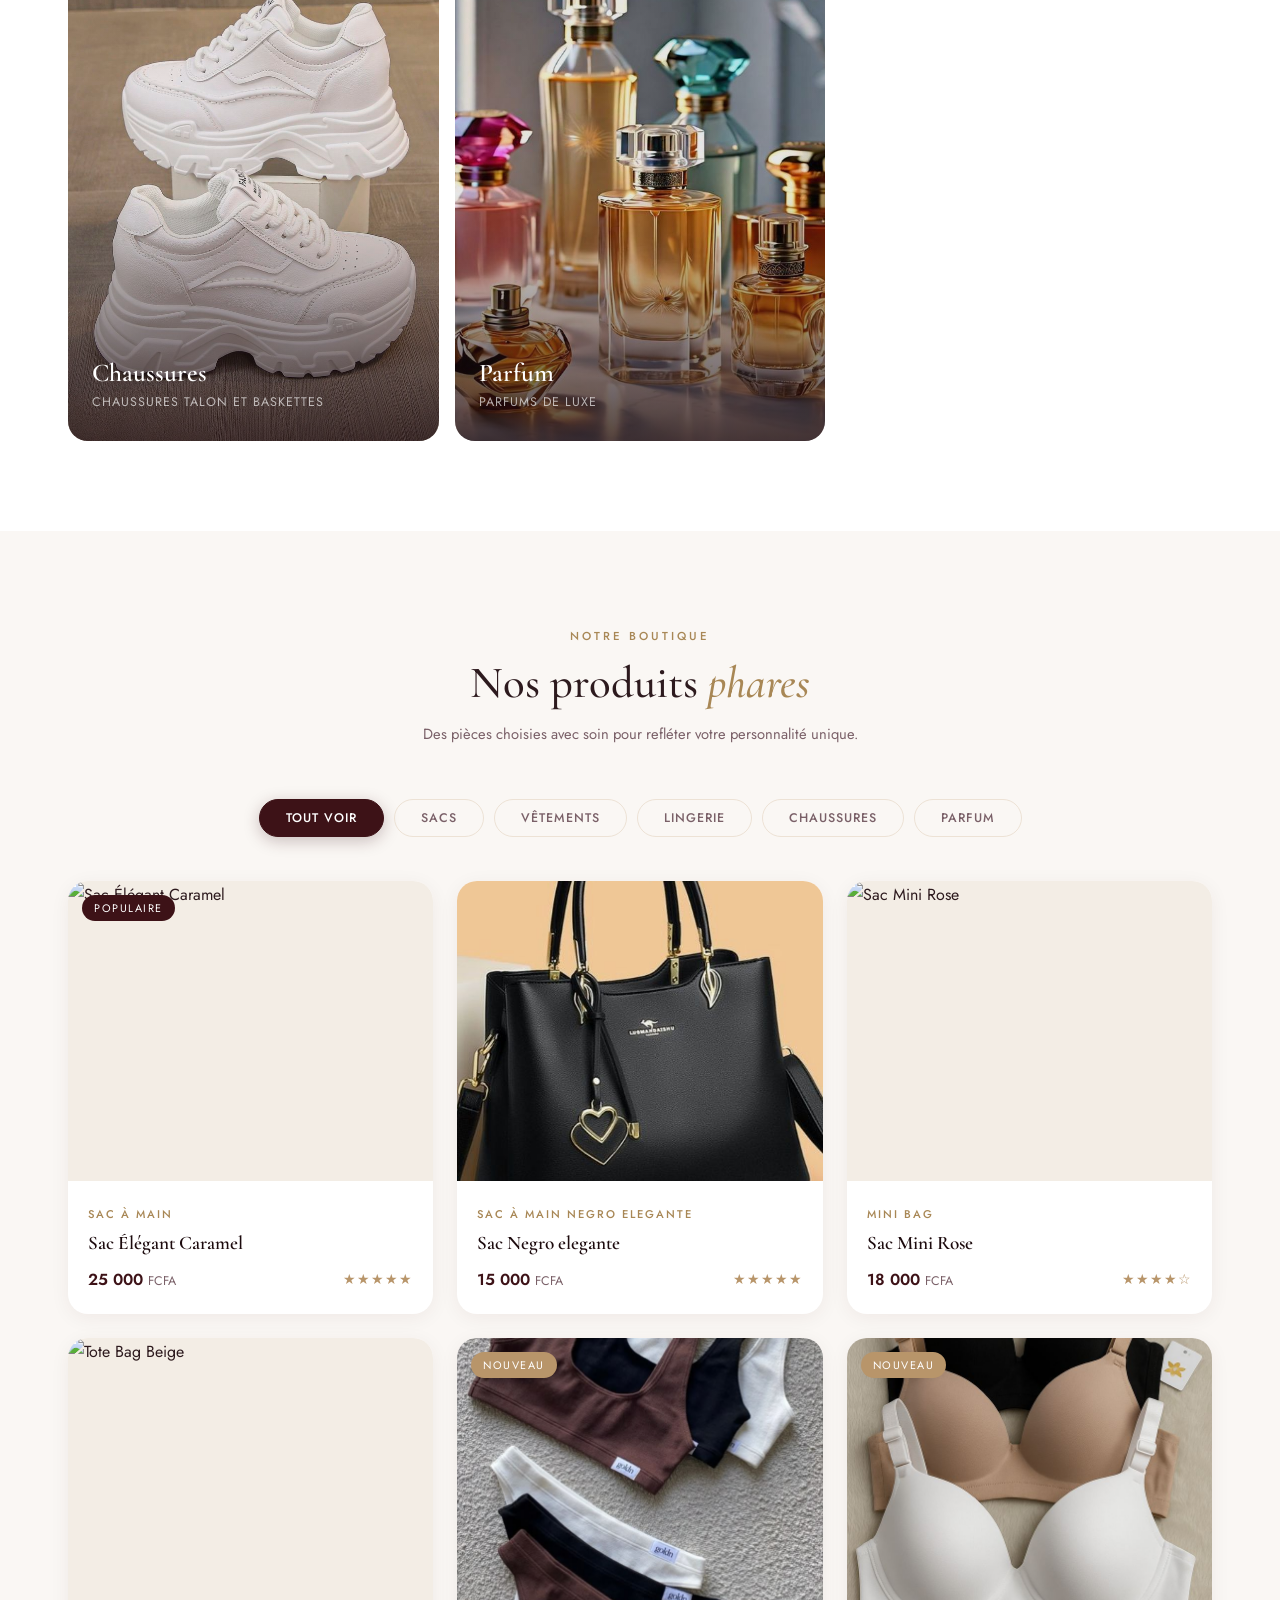
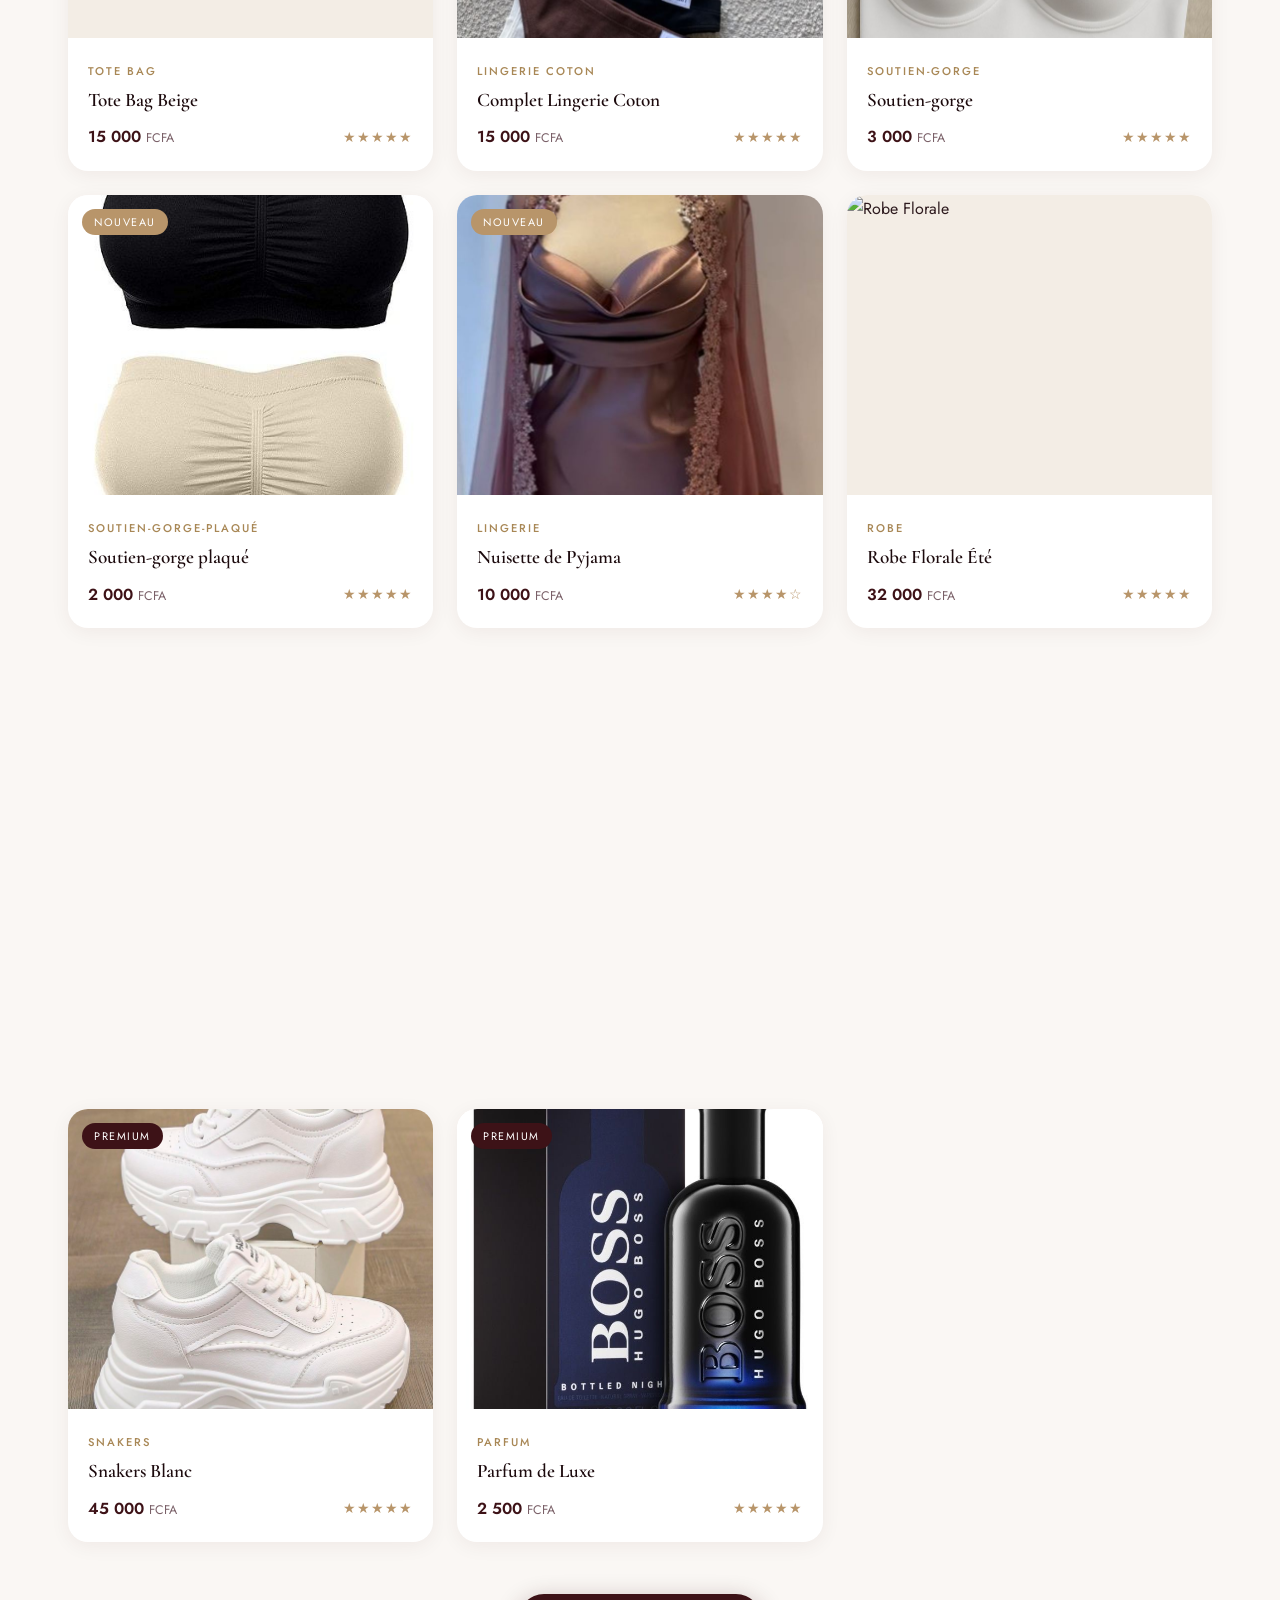
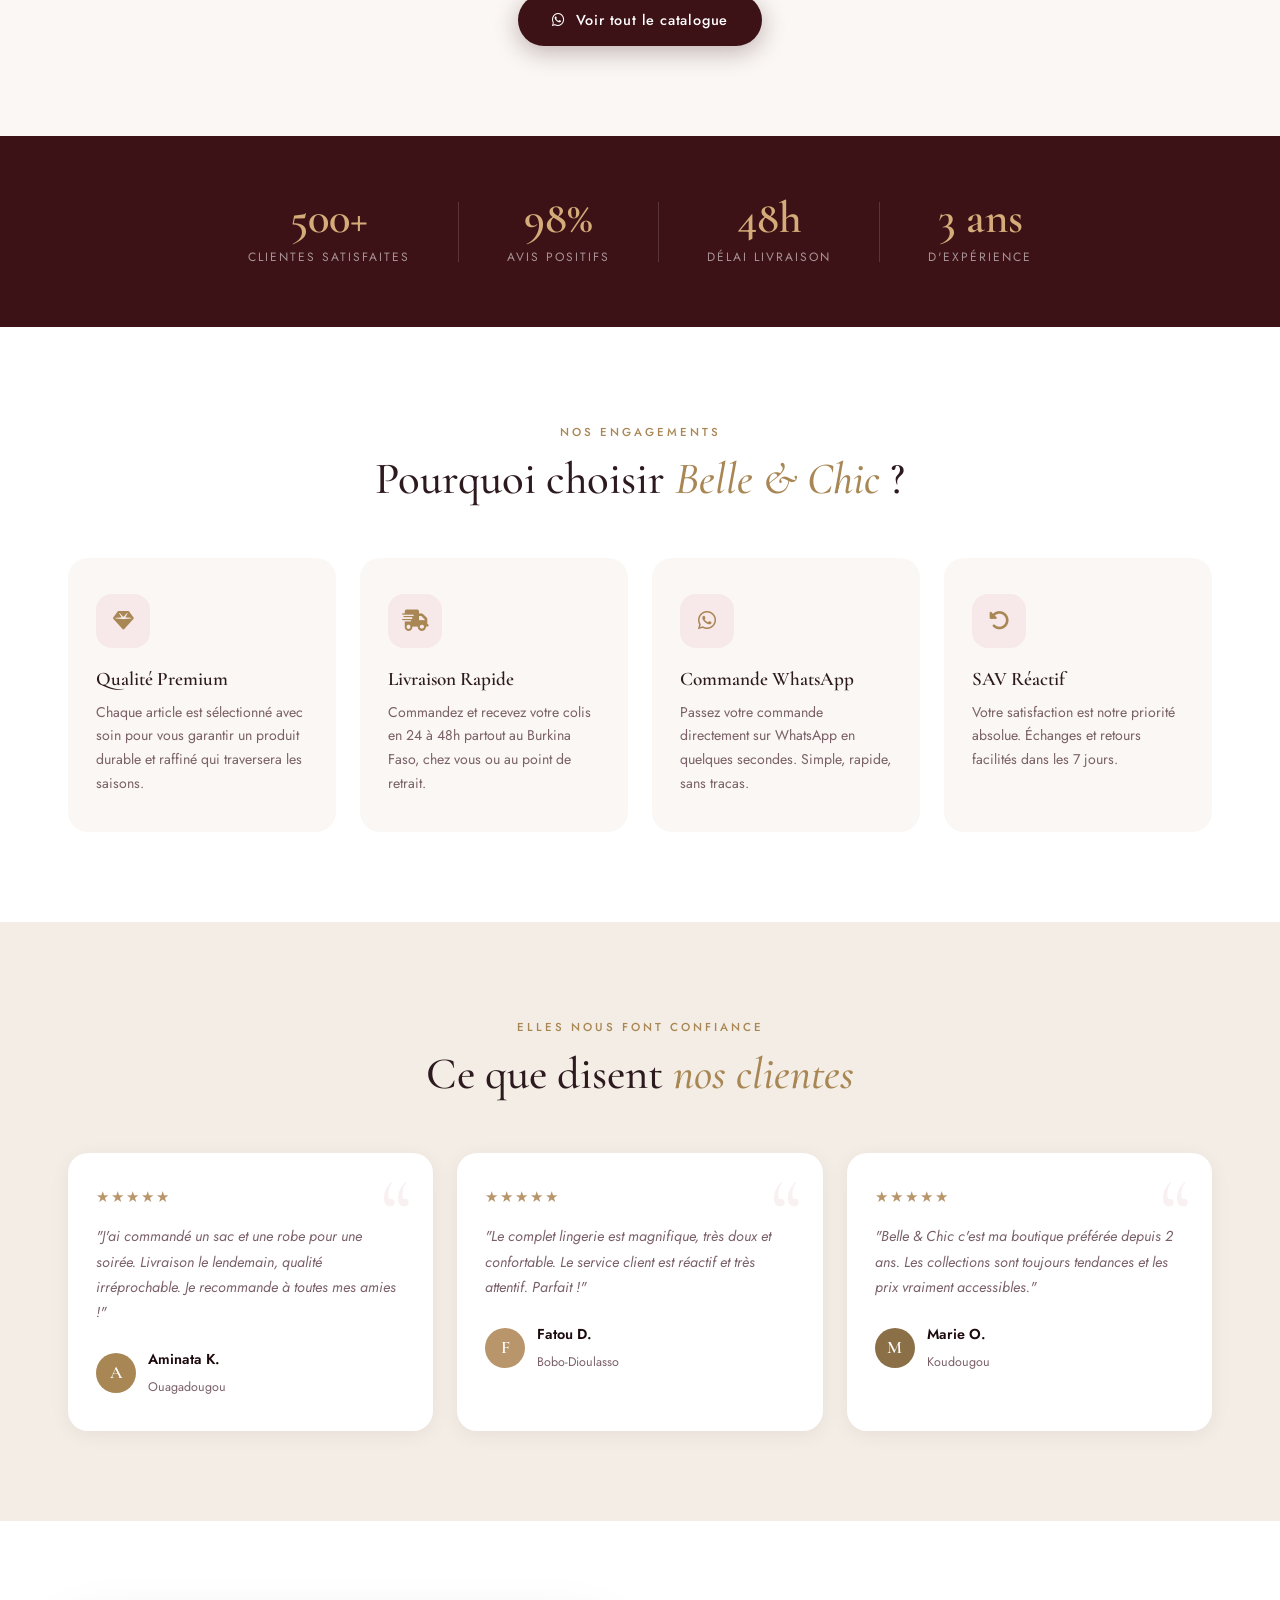
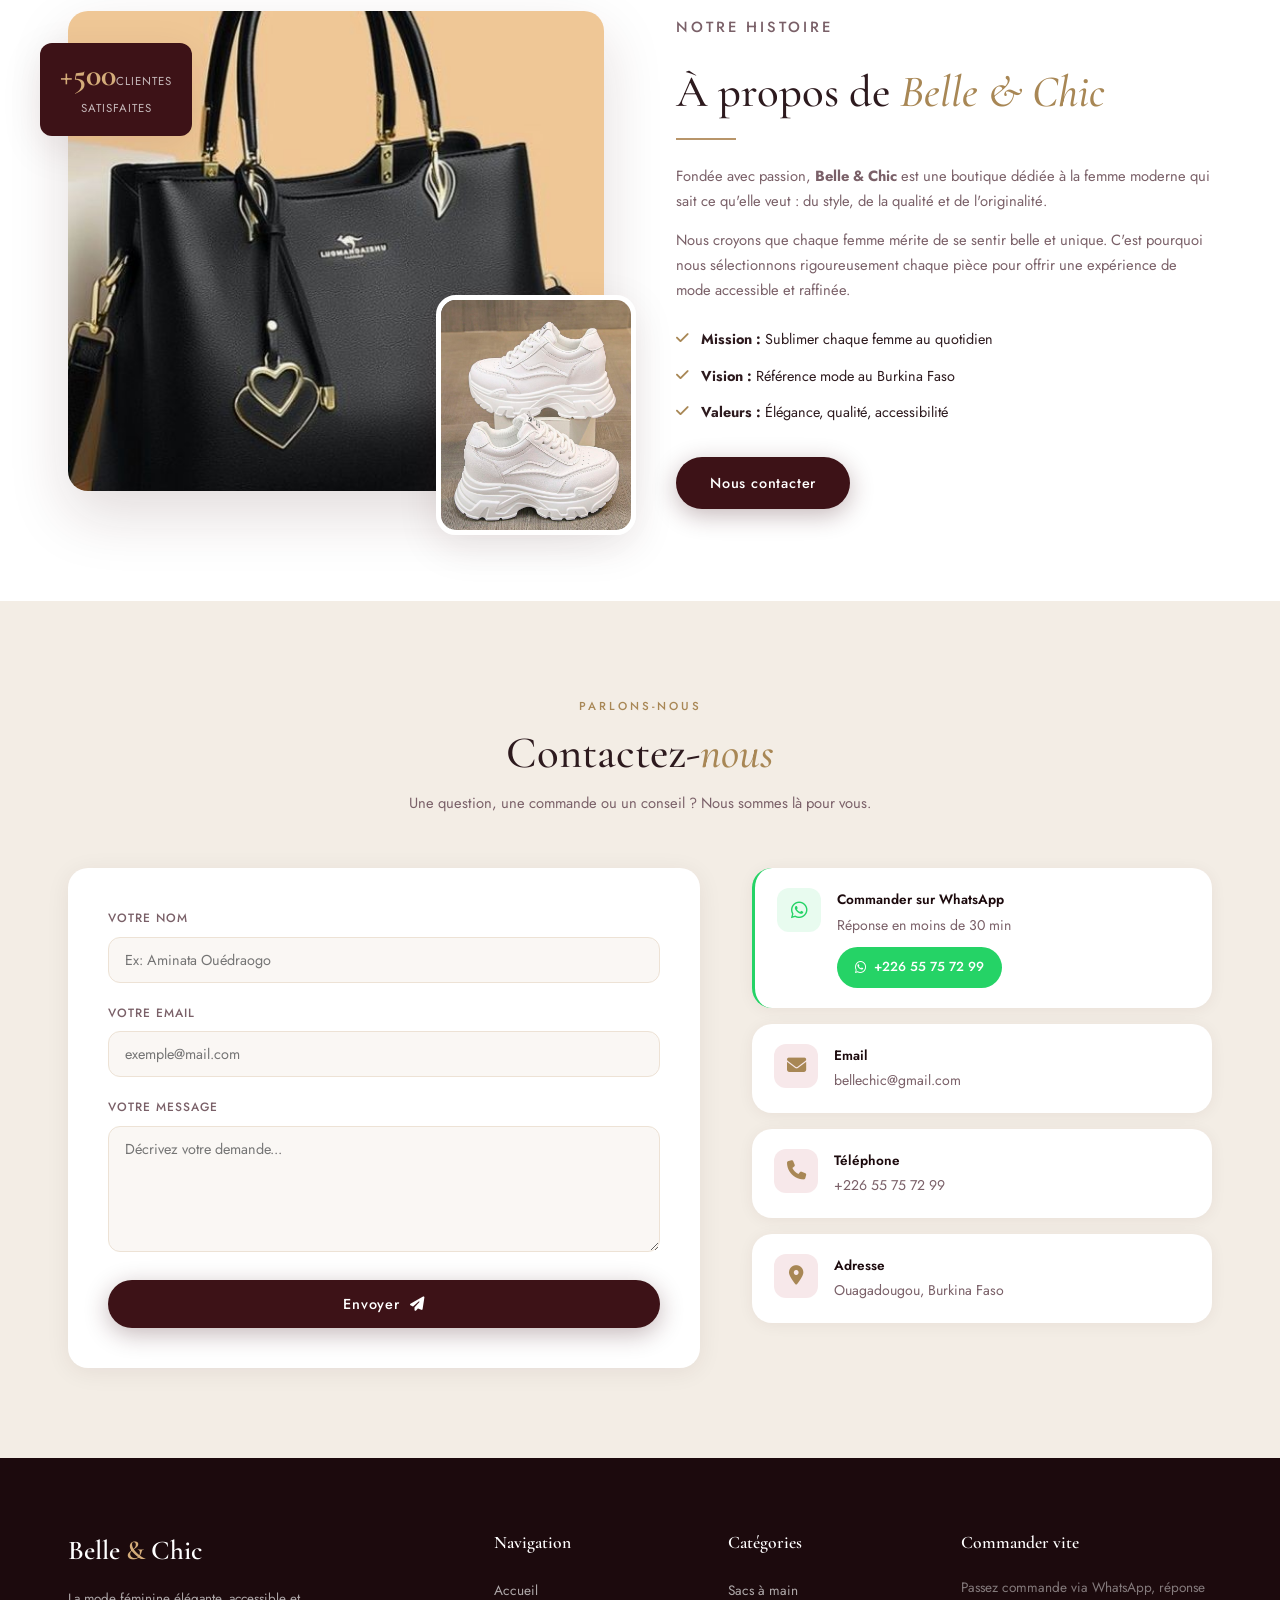
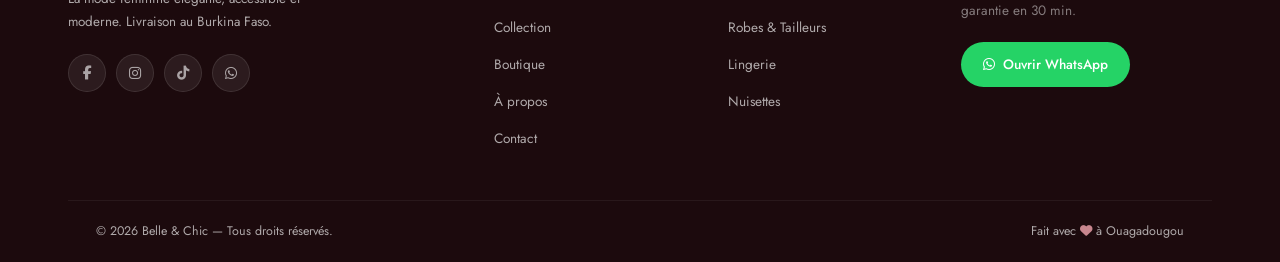
==== commit fb2893fc: "Add Open Graph meta tags to index.html Added Open Graph meta tags for improved sharing on social med" ====
--- a/index.html
+++ b/index.html
@@ -5,6 +5,11 @@
   <meta name="viewport" content="width=device-width, initial-scale=1.0"/>
   <title>Belle & Chic – Mode Féminine Élégante</title>
   <meta name="description" content="Sacs, vêtements et lingerie de qualité premium. Livraison rapide au Burkina Faso."/>
+  <meta property="og:title" content="Belle & Chic – Mode Féminine Élégante" />
+  <meta property="og:description" content="Sacs, vêtements et lingerie de qualité premium. Profitez d'une livraison rapide partout au Burkina Faso !" />
+  <meta property="og:type" content="website" />
+  <meta property="og:url" content="https://donald179.github.io/Belle-Chic/" />
+  <meta property="og:image" content="https://donald179.github.io/Belle-Chic/images/aprfun.jpg" />
   <link rel="preconnect" href="https://fonts.googleapis.com"/>
   <link rel="preconnect" href="https://fonts.gstatic.com" crossorigin/>
   <link href="https://fonts.googleapis.com/css2?family=Cormorant+Garamond:ital,wght@0,300;0,400;0,500;0,600;0,700;1,300;1,400;1,600&family=Jost:wght@200;300;400;500;600&display=swap" rel="stylesheet"/>
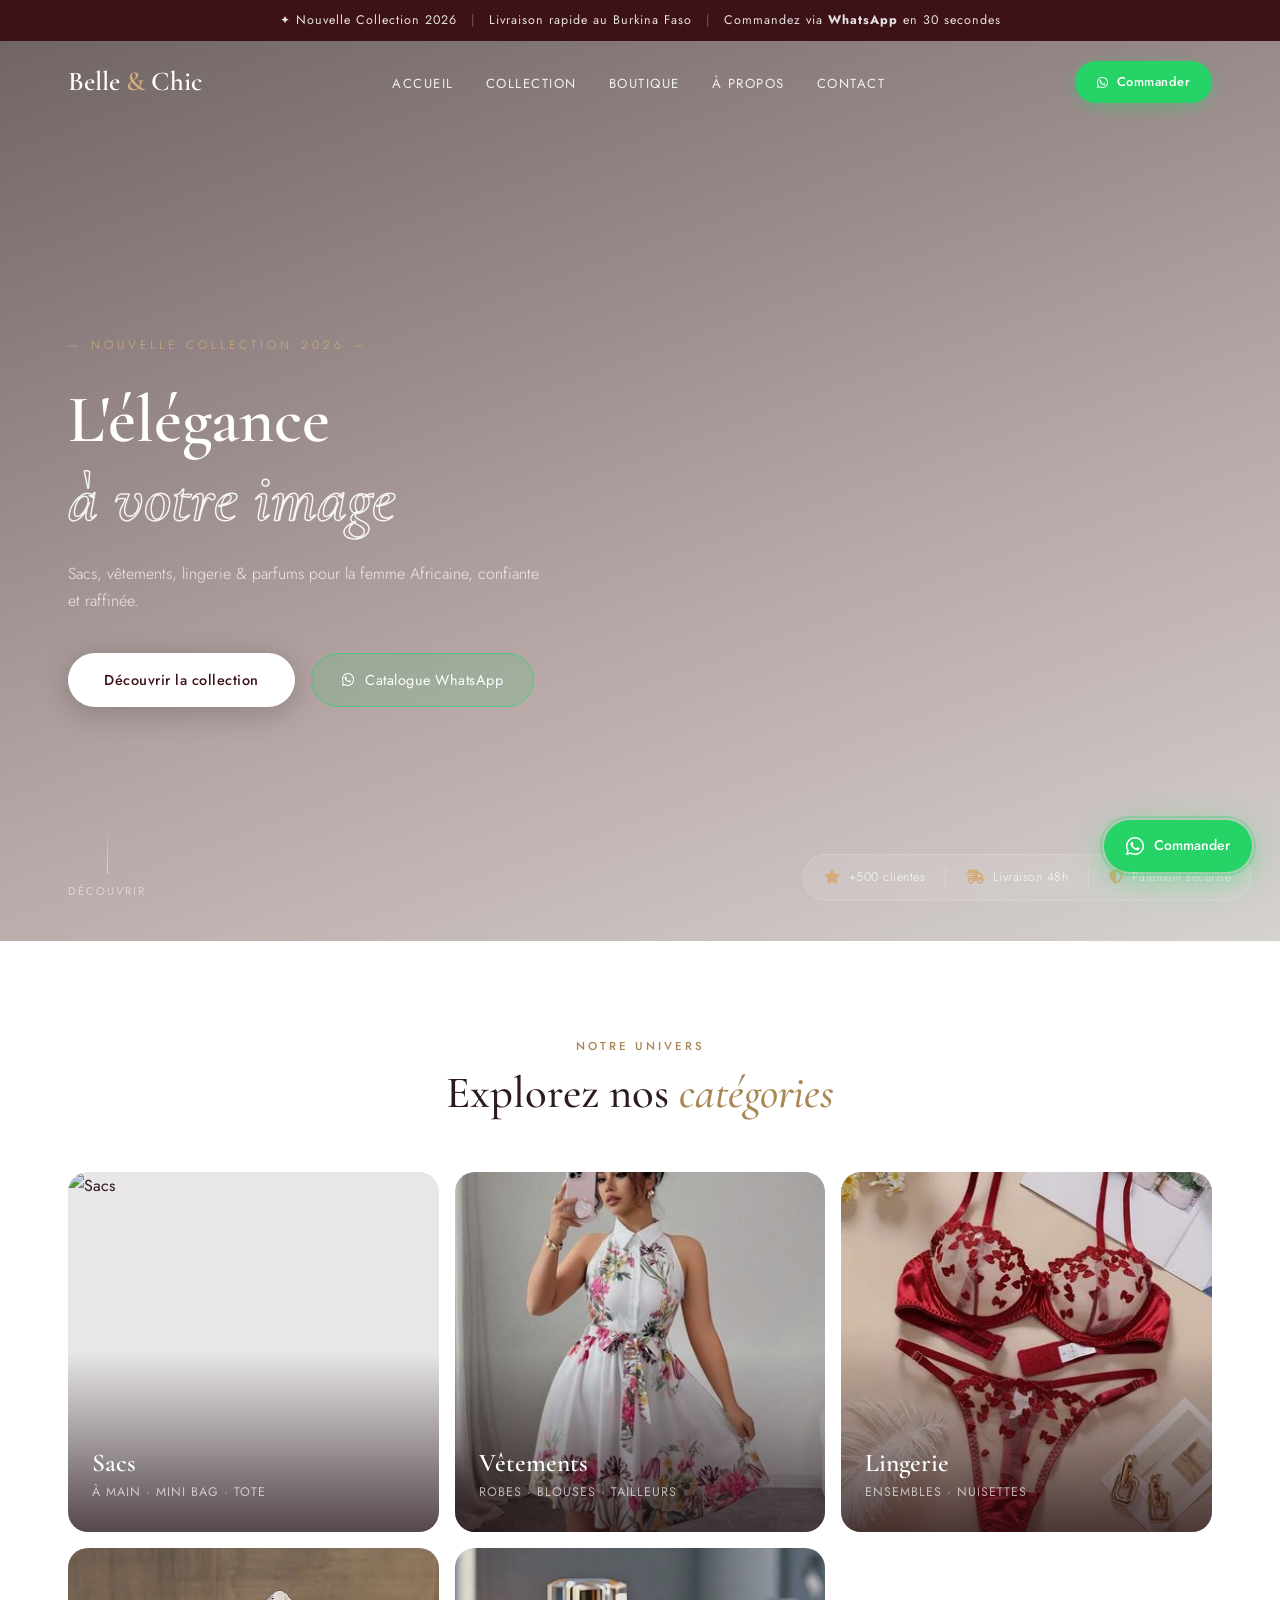
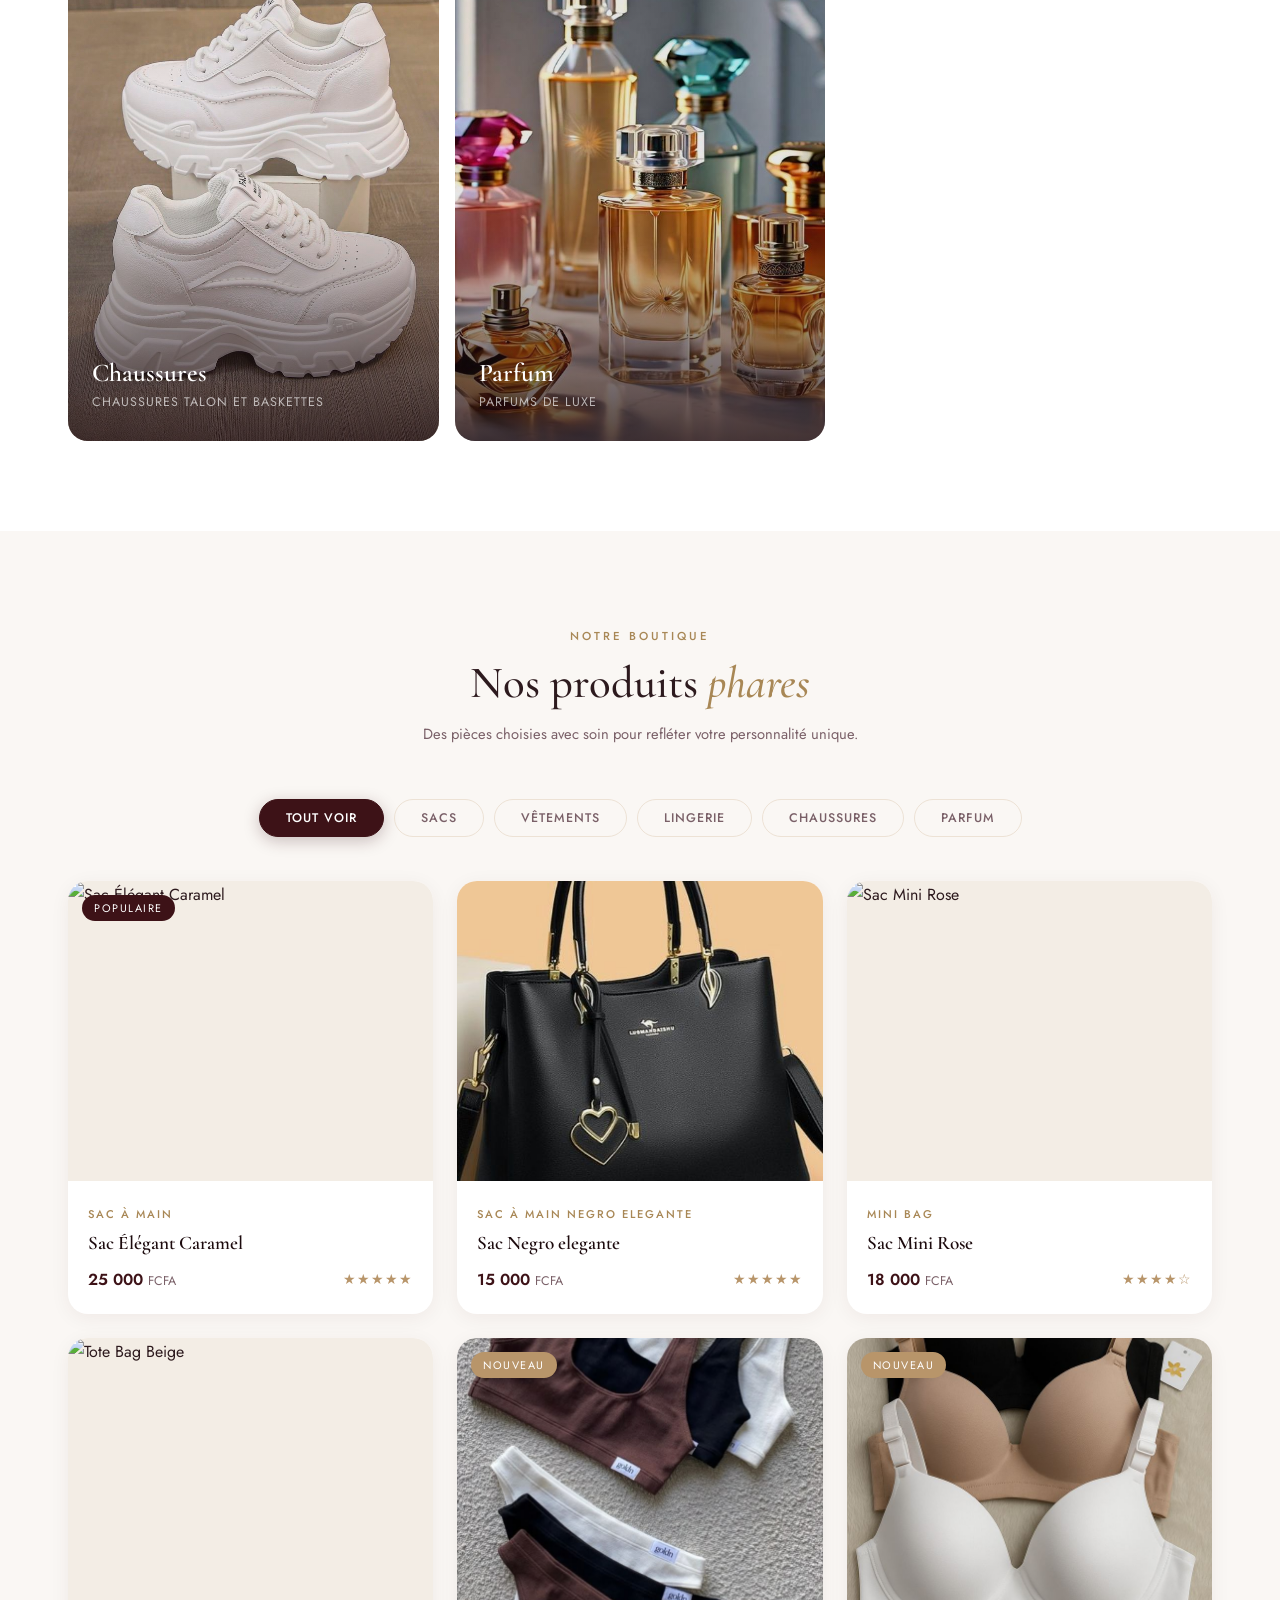
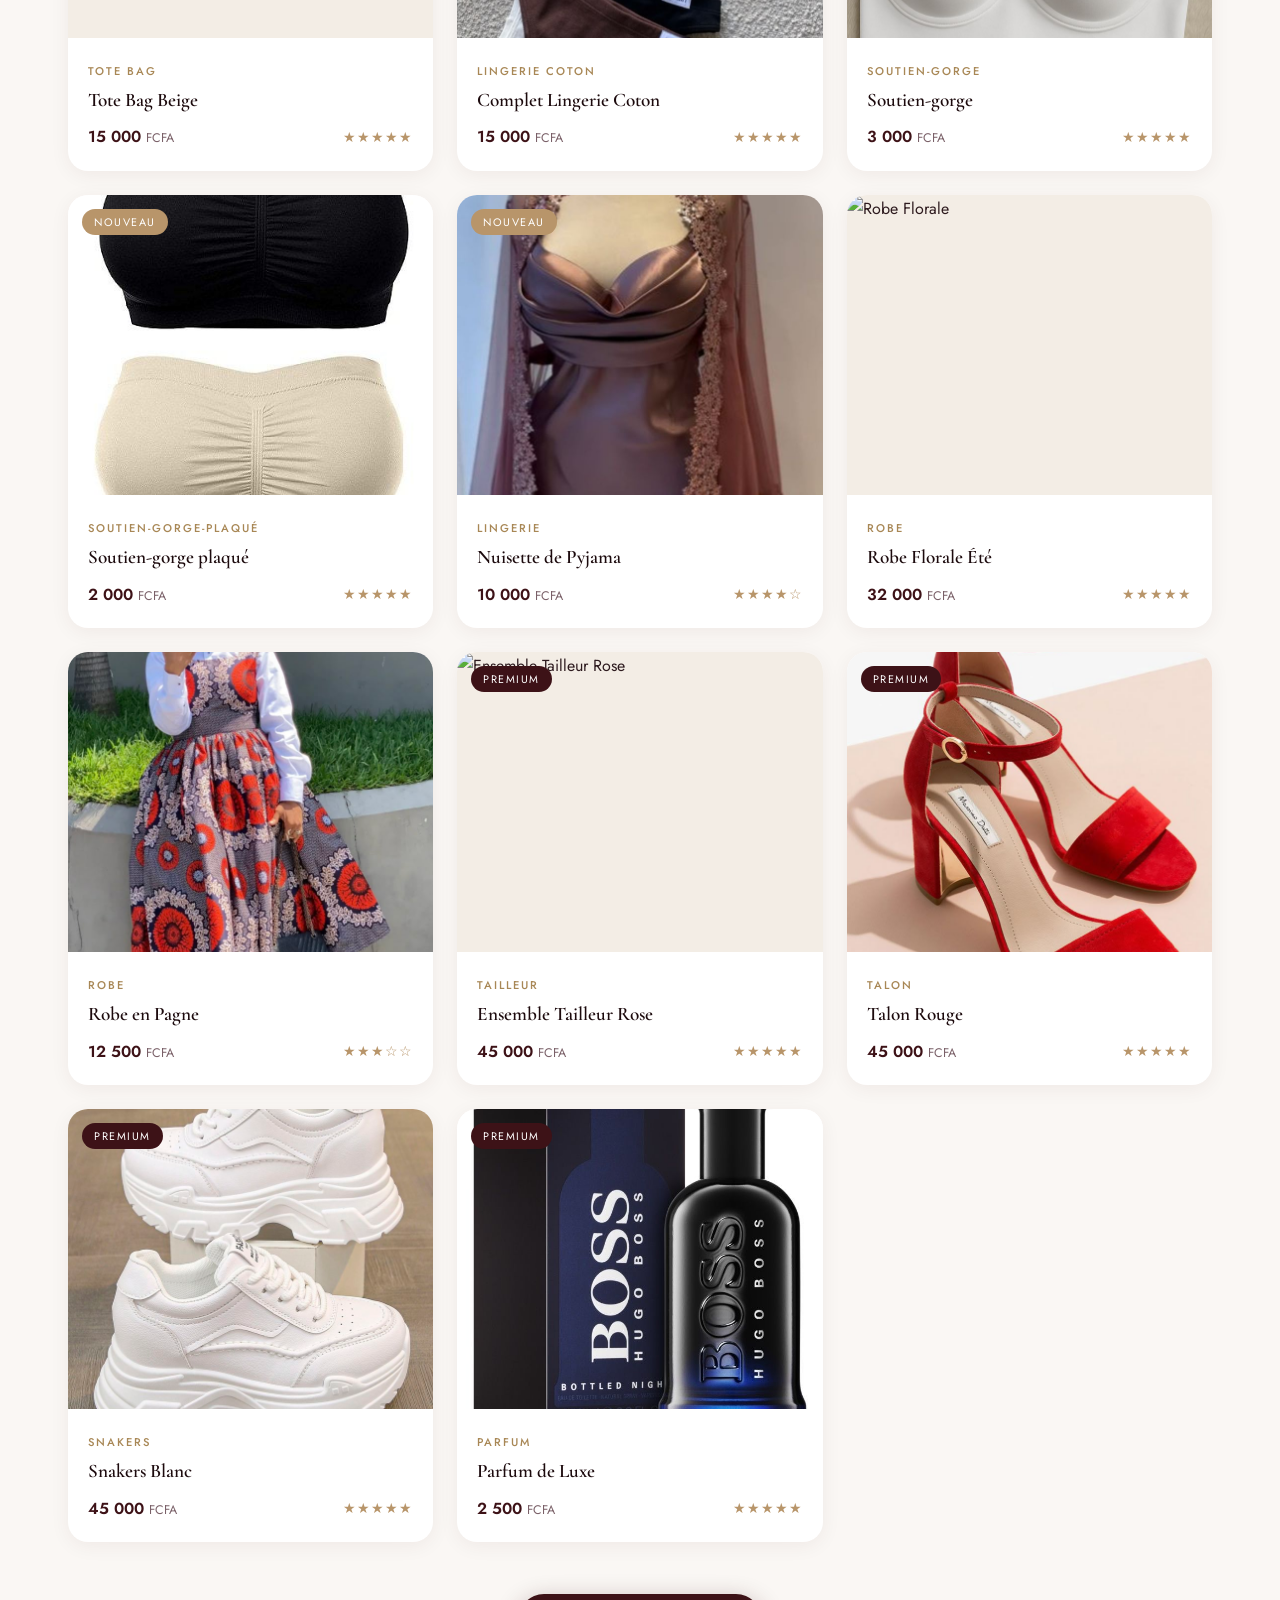
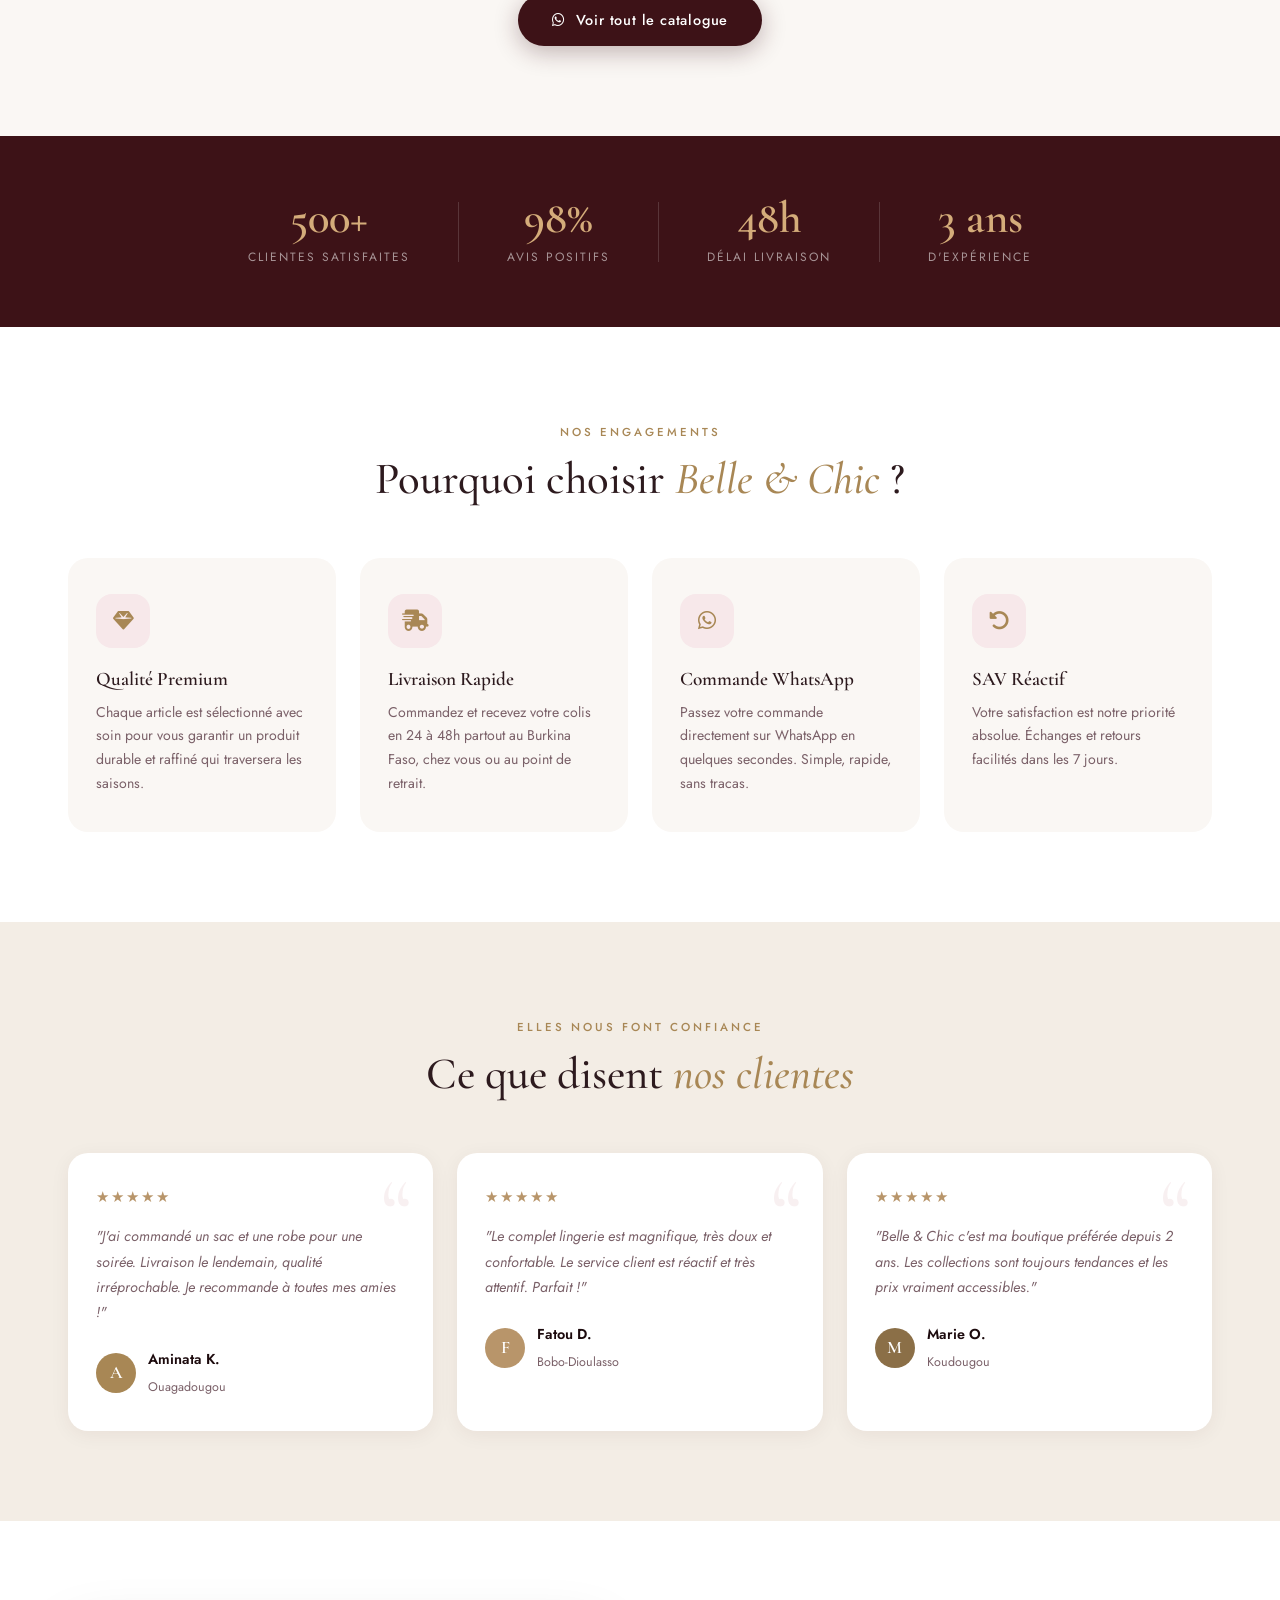
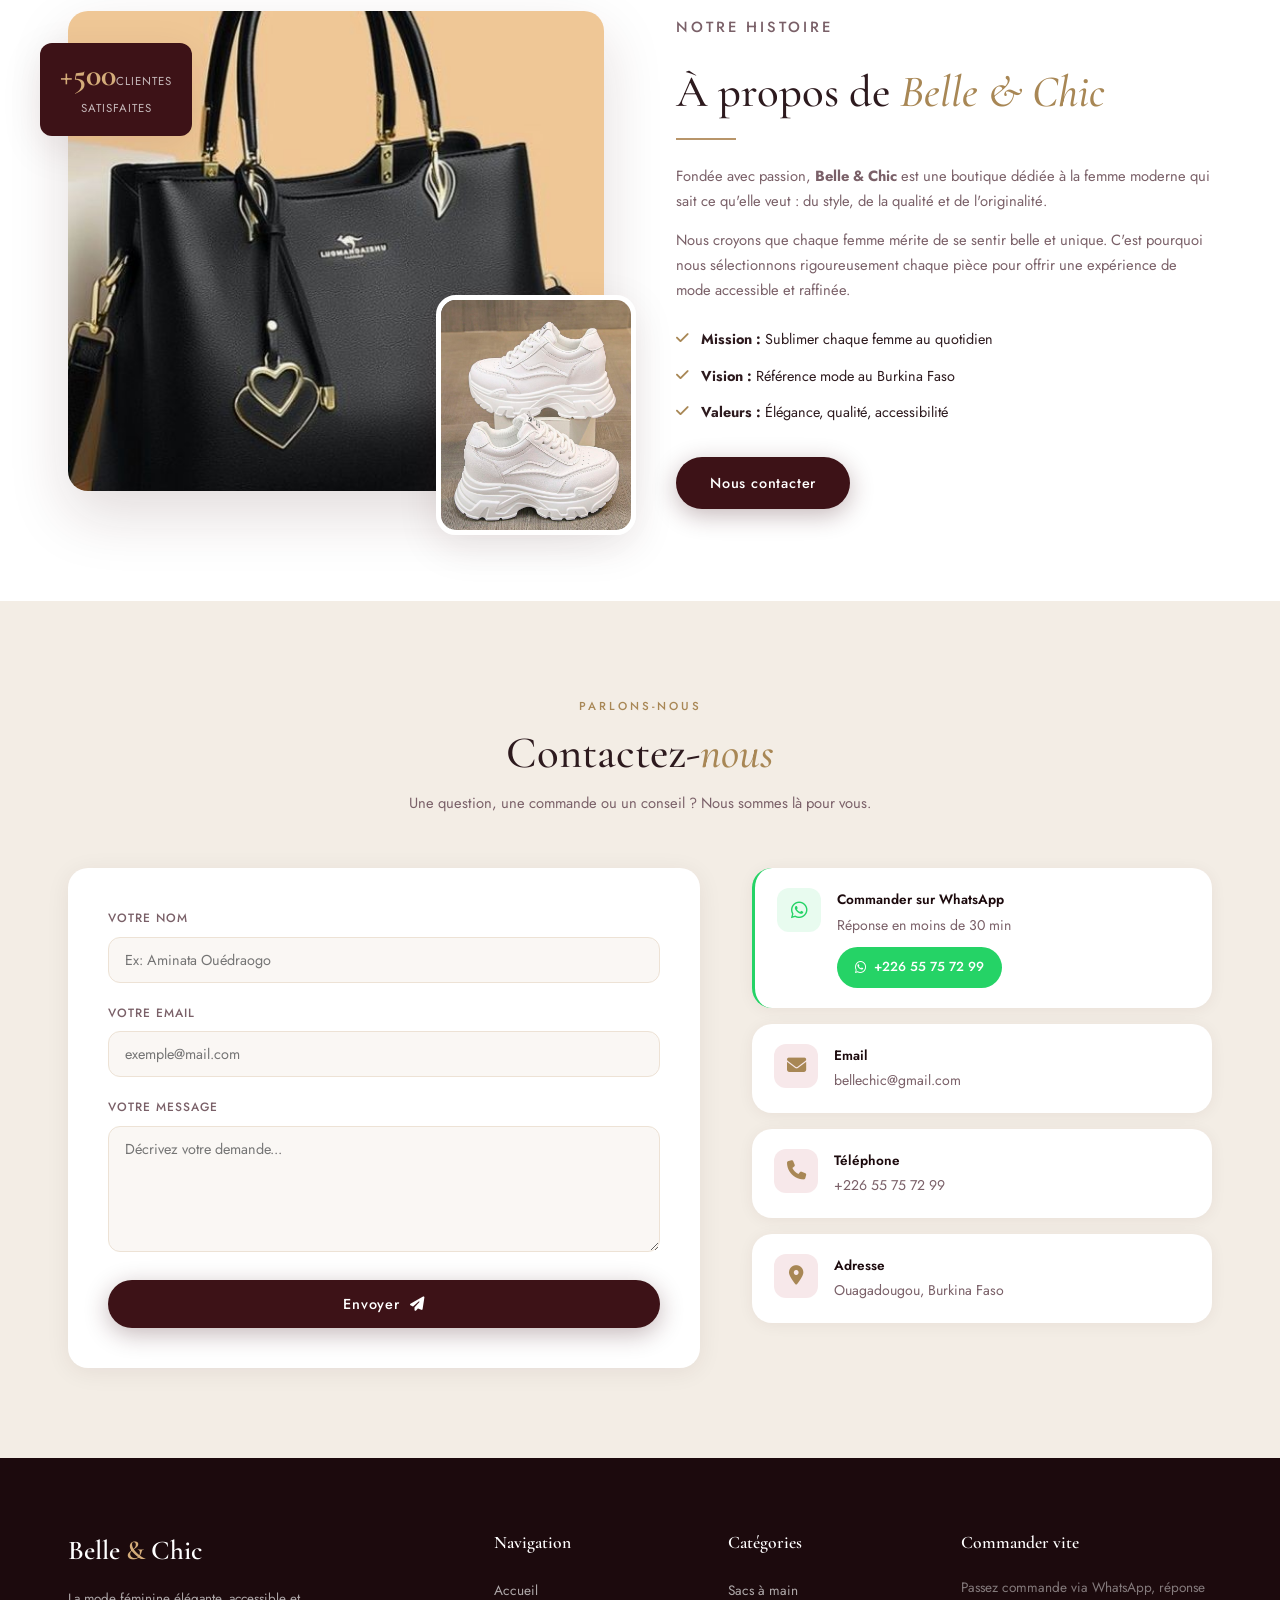
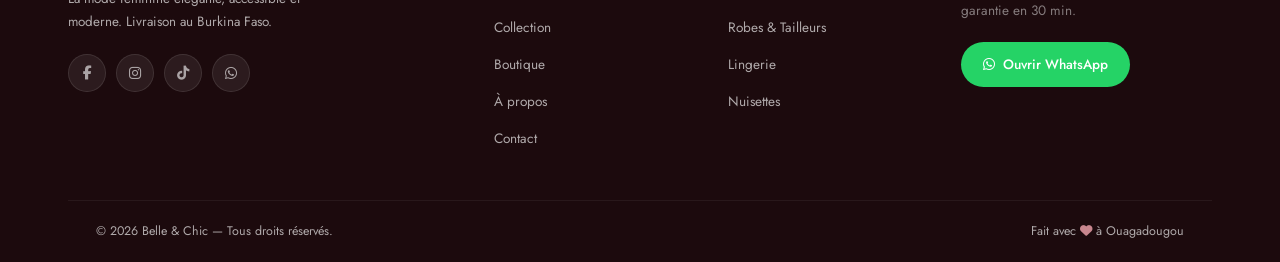
==== commit 500c268c: "Enhance SEO with additional meta tags Added meta tags for thumbnail and Open Graph data." ====
--- a/index.html
+++ b/index.html
@@ -5,11 +5,29 @@
   <meta name="viewport" content="width=device-width, initial-scale=1.0"/>
   <title>Belle & Chic – Mode Féminine Élégante</title>
   <meta name="description" content="Sacs, vêtements et lingerie de qualité premium. Livraison rapide au Burkina Faso."/>
+  
+  <!-- Image miniature pour Google -->
+  <meta name="thumbnail" content="https://donald179.github.io/Belle-Chic/images/aprfun.jpg" />
+
+  <!-- Open Graph / réseaux sociaux -->
   <meta property="og:title" content="Belle & Chic – Mode Féminine Élégante" />
   <meta property="og:description" content="Sacs, vêtements et lingerie de qualité premium. Profitez d'une livraison rapide partout au Burkina Faso !" />
   <meta property="og:type" content="website" />
   <meta property="og:url" content="https://donald179.github.io/Belle-Chic/" />
   <meta property="og:image" content="https://donald179.github.io/Belle-Chic/images/aprfun.jpg" />
+  <meta property="og:site_name" content="Belle & Chic" />
+
+  <!-- Nom du site pour Google (Schema.org) -->
+  <script type="application/ld+json">
+  {
+    "@context": "https://schema.org",
+    "@type": "WebSite",
+    "name": "Belle & Chic",
+    "url": "https://donald179.github.io/Belle-Chic/"
+  }
+  </script>
+
+  <!-- Police & Styles -->
   <link rel="preconnect" href="https://fonts.googleapis.com"/>
   <link rel="preconnect" href="https://fonts.gstatic.com" crossorigin/>
   <link href="https://fonts.googleapis.com/css2?family=Cormorant+Garamond:ital,wght@0,300;0,400;0,500;0,600;0,700;1,300;1,400;1,600&family=Jost:wght@200;300;400;500;600&display=swap" rel="stylesheet"/>
